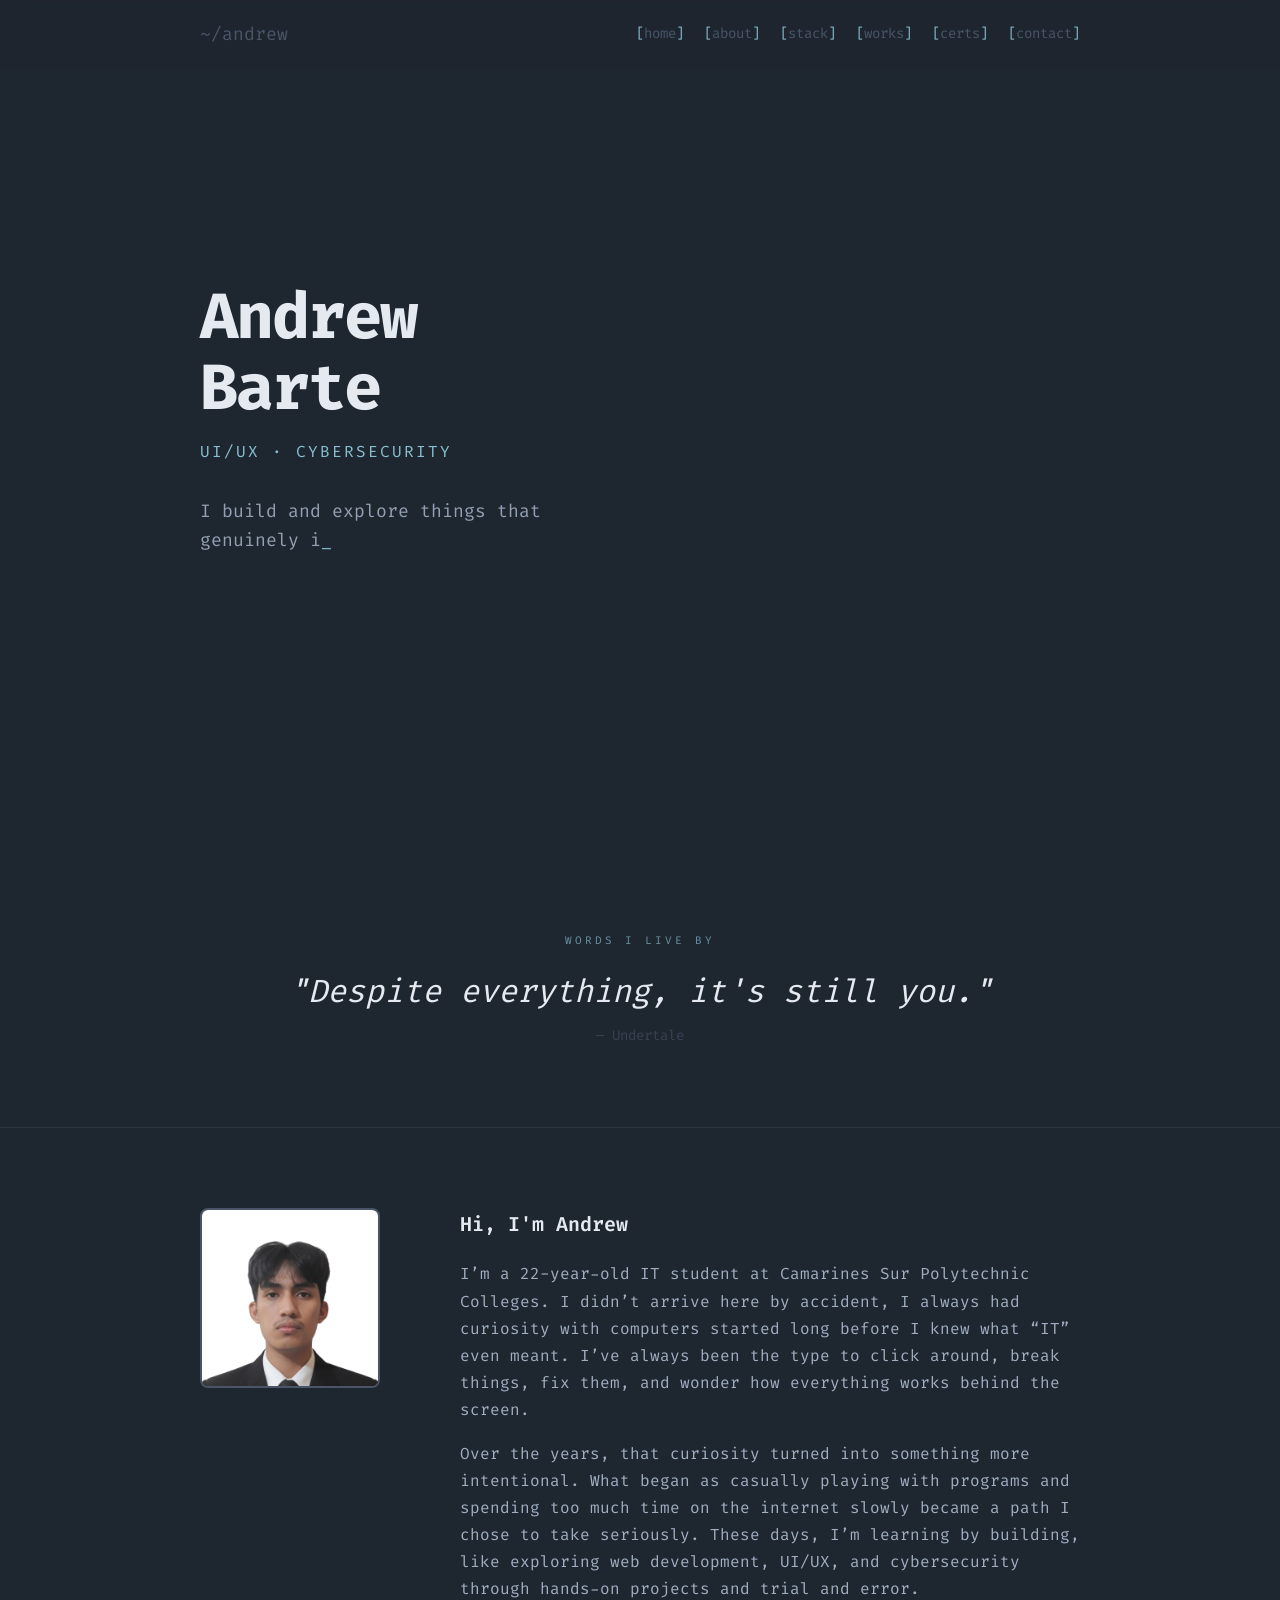
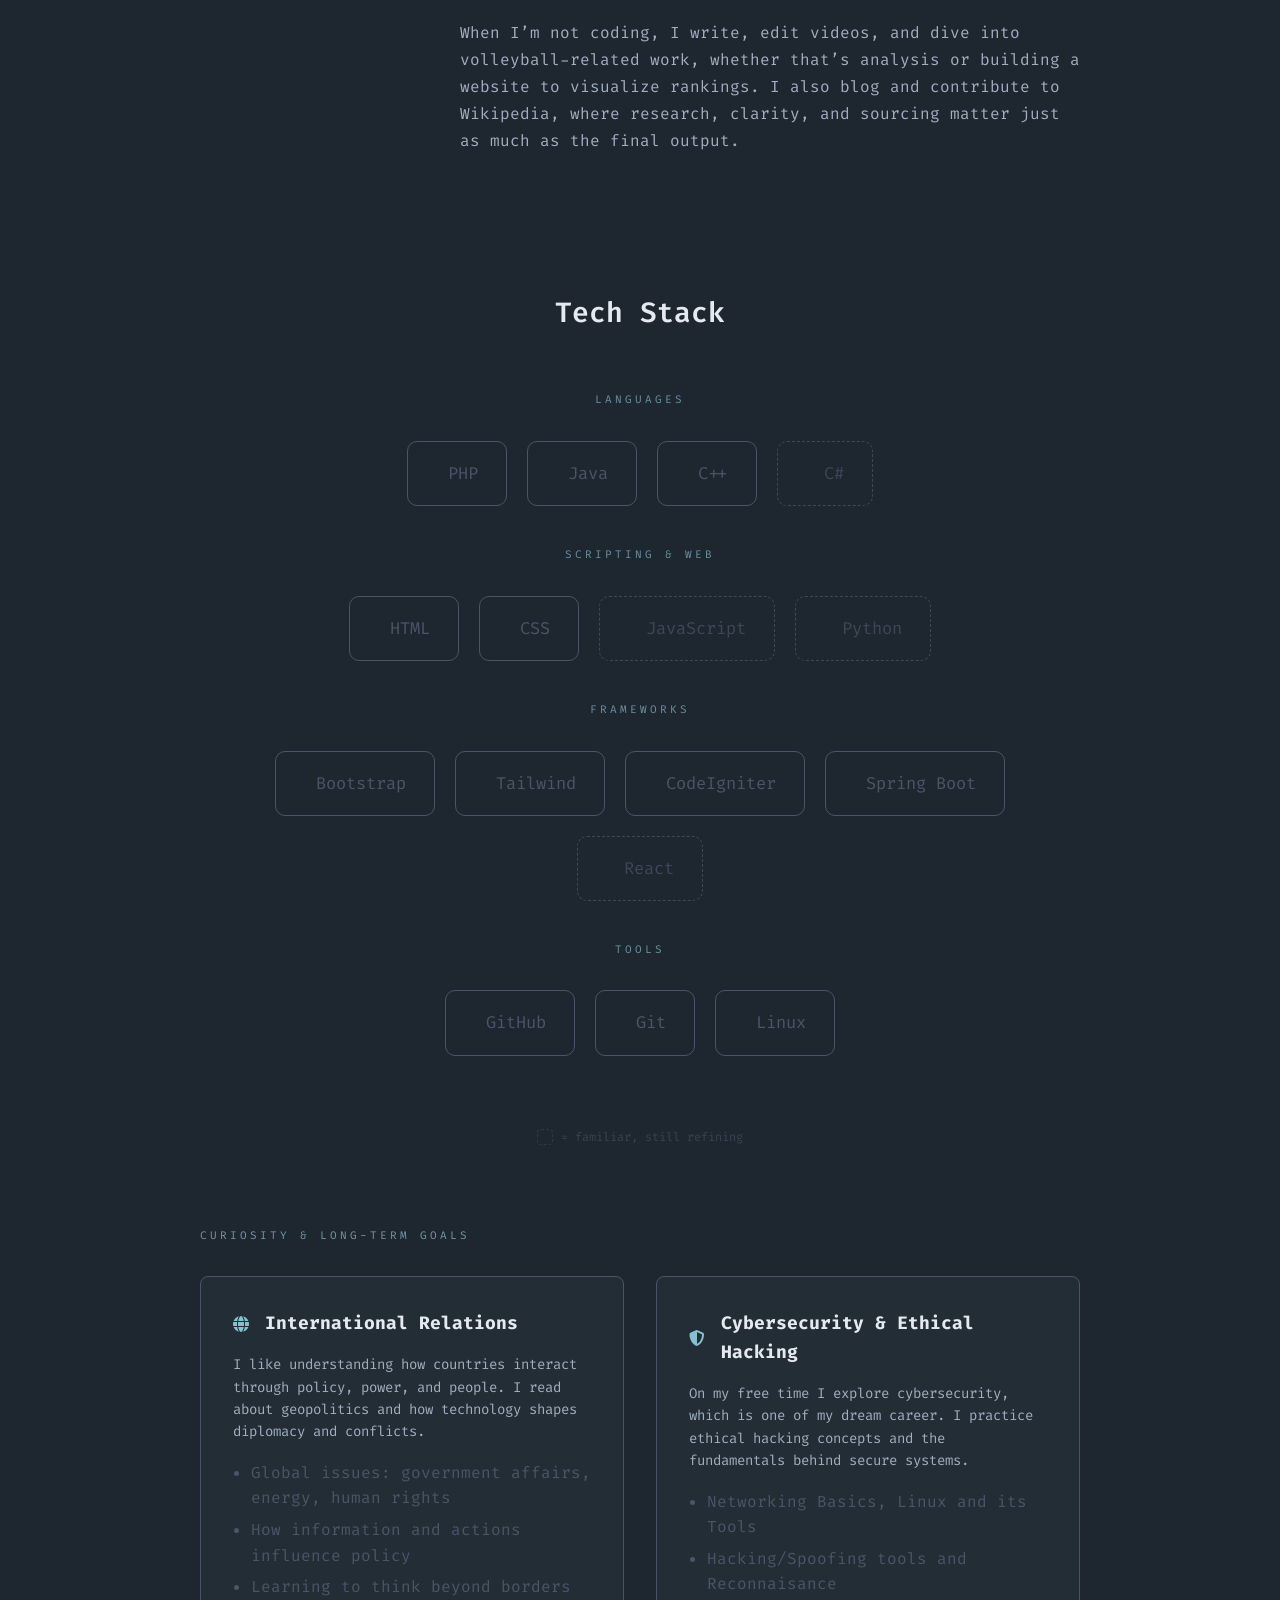
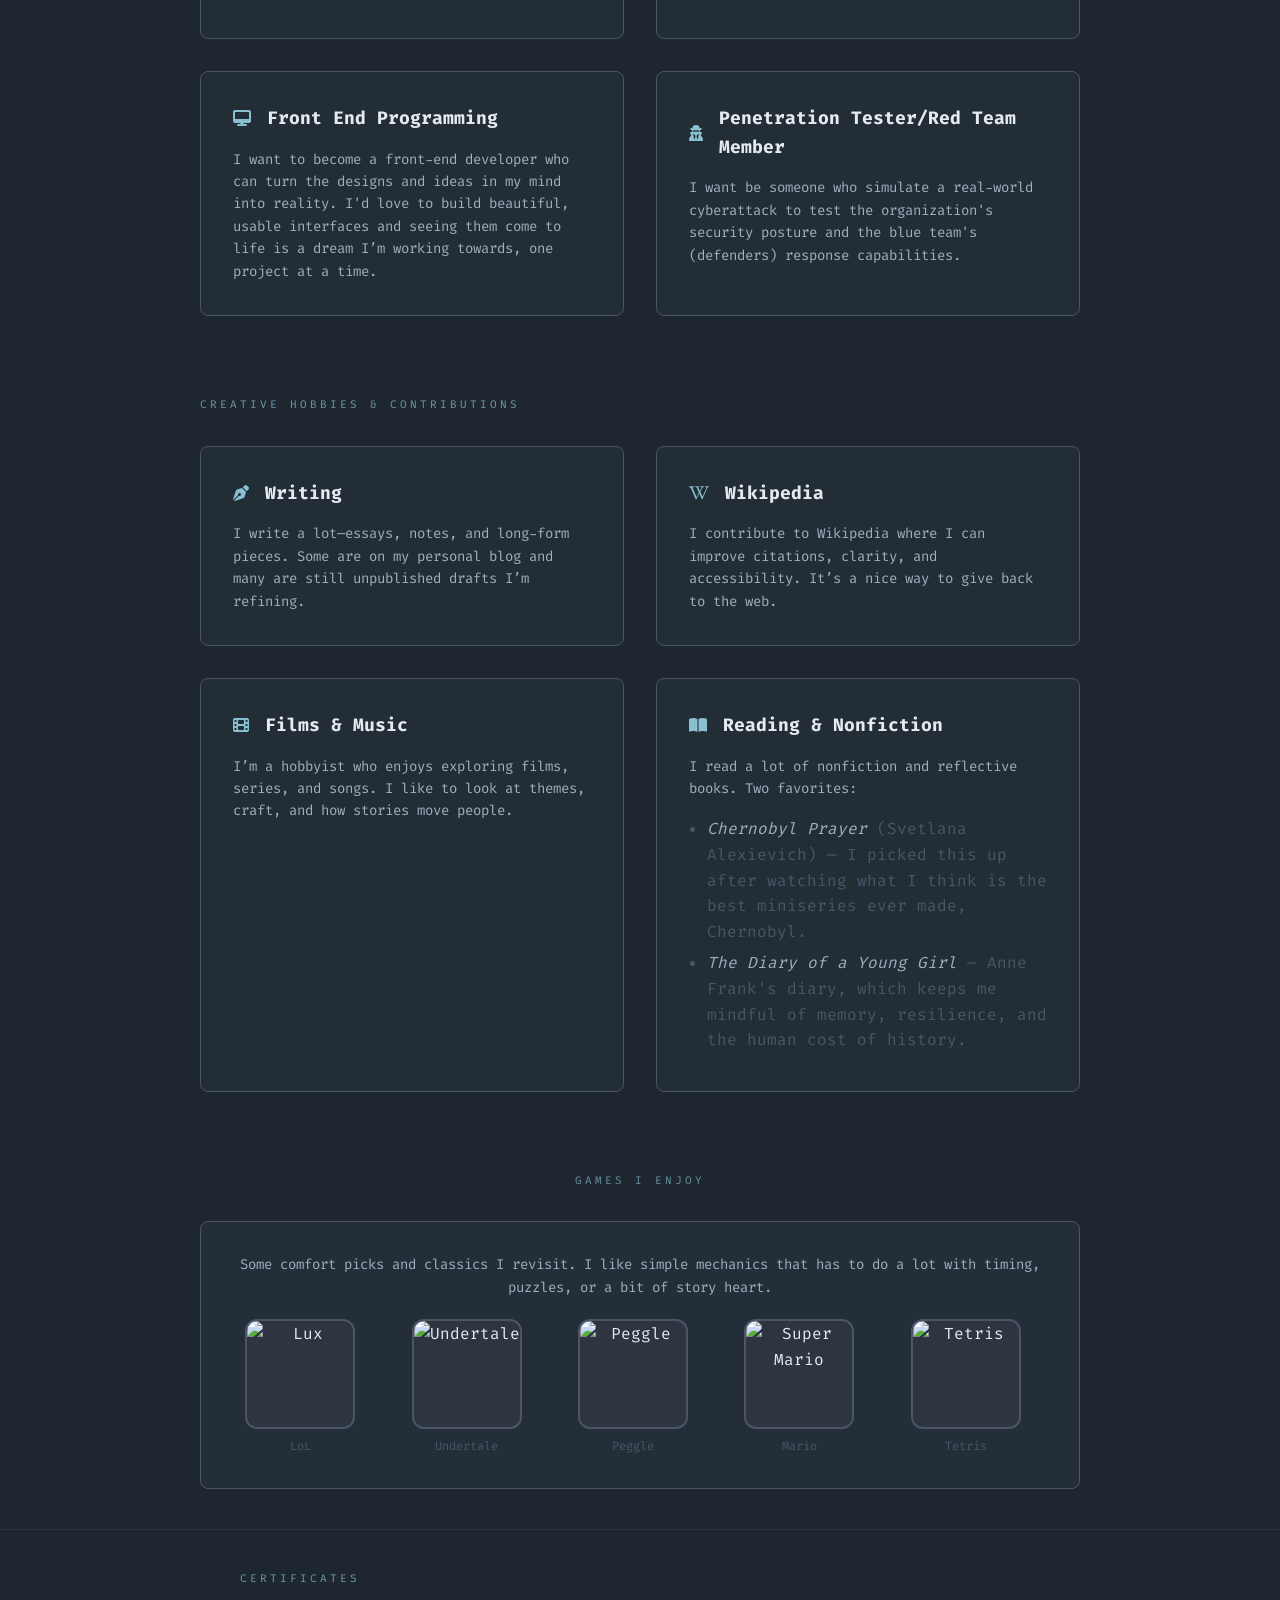
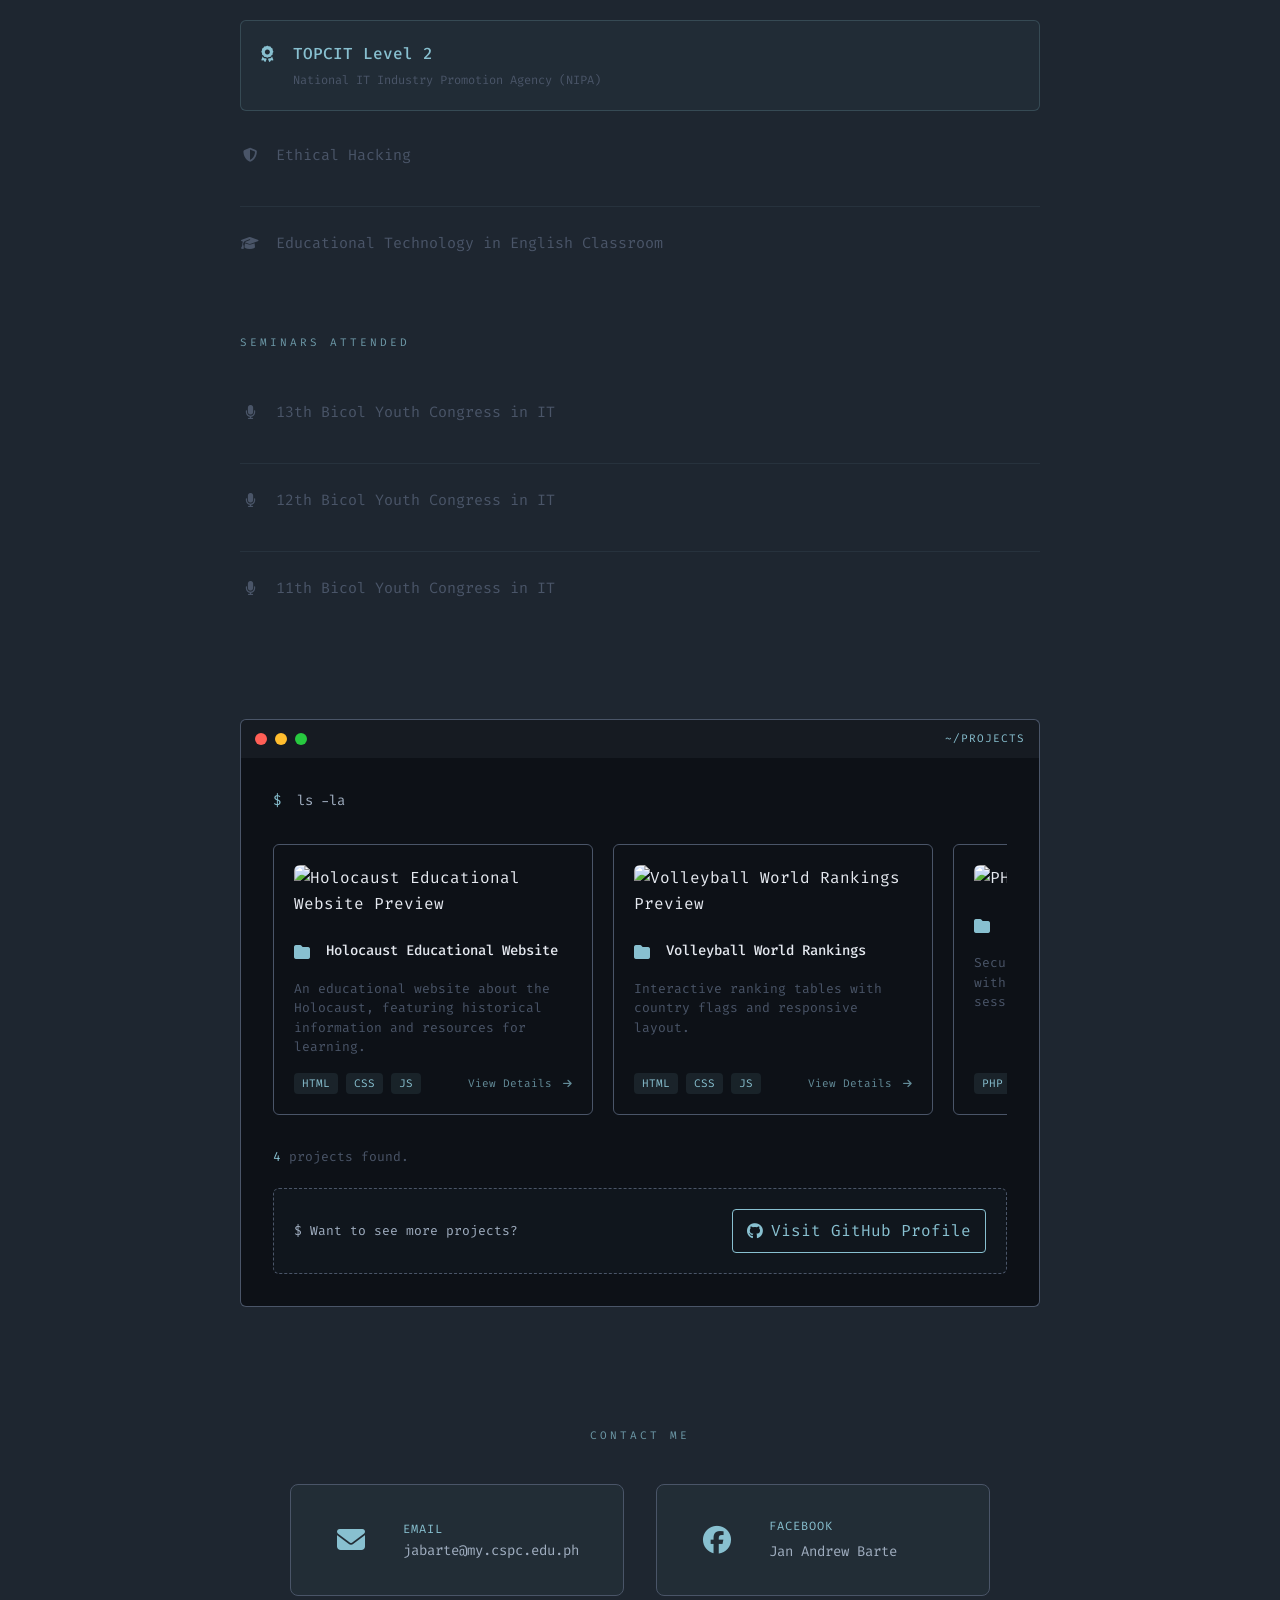
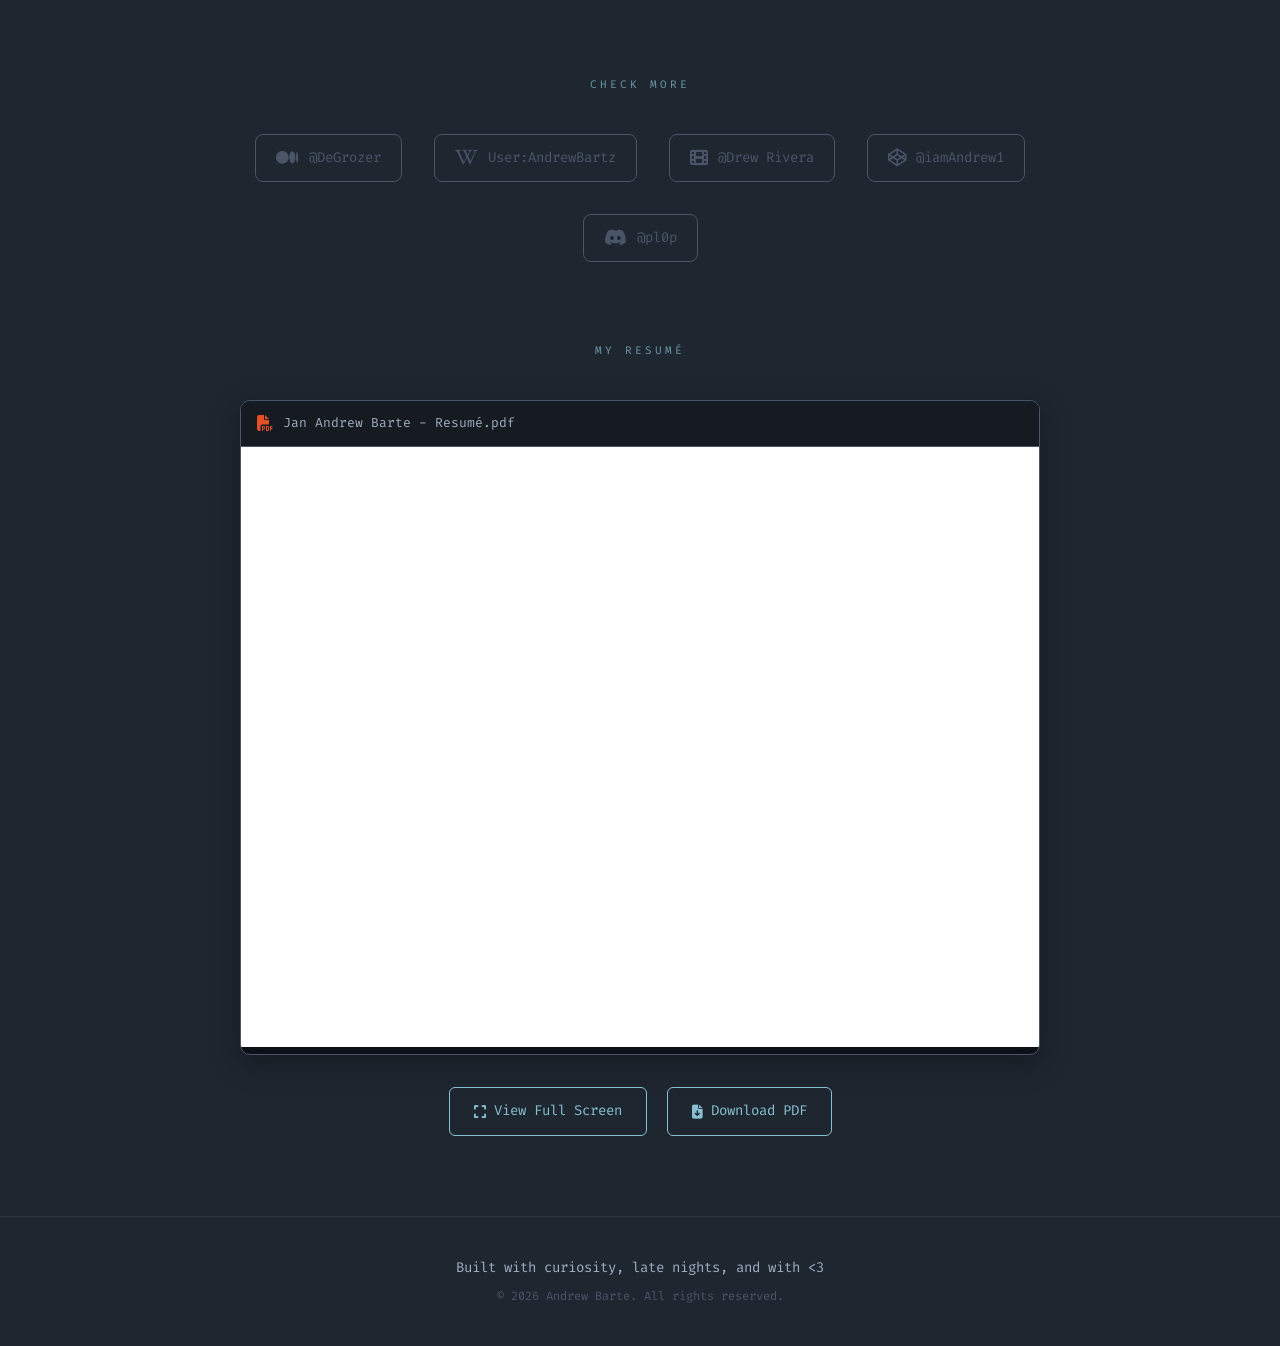
==== index.html @ c21e89f2 "minor change in alignment" ====
<!DOCTYPE html>
<html lang="en">
<head>
    <meta charset="UTF-8">
    <meta name="viewport" content="width=device-width, initial-scale=1.0">
    <title>Andrew Barte | IT Portfolio</title>

    <!-- CSS -->
    <link rel="stylesheet" href="/assets/css/index.css">

    <!-- Favicon -->
    <link rel="icon" type="image/svg+xml" href="/assets/images/favicon-folder.svg">
    <link rel="mask-icon" href="/assets/images/favicon-folder.svg" color="#88c0d0">

    <!-- FONT -->
    <link rel="preconnect" href="https://fonts.googleapis.com">
    <link rel="preconnect" href="https://fonts.gstatic.com" crossorigin>
    <link href="https://fonts.googleapis.com/css2?family=Fira+Code:wght@300..700&display=swap" rel="stylesheet">
    <link href="https://fonts.googleapis.com/css2?family=Press+Start+2P&display=swap" rel="stylesheet">

    <!-- SOCIAL MEDIA -->
    <link rel="stylesheet" href="https://cdnjs.cloudflare.com/ajax/libs/font-awesome/6.5.0/css/all.min.css">
    
    <!-- DEV ICONS -->
    <link rel="stylesheet" href="https://cdn.jsdelivr.net/gh/devicons/devicon@latest/devicon.min.css">
</head>

<body>
    <div class="progress-bar"></div>
    <header>
        <div class="logo">~/andrew</div>
        <nav>
            <a href="#home"><span class="nav-symbol">[</span>home<span class="nav-symbol">]</span></a>
            <a href="#aboutme"><span class="nav-symbol">[</span>about<span class="nav-symbol">]</span></a>
            <a href="#techstack"><span class="nav-symbol">[</span>stack<span class="nav-symbol">]</span></a>
            <a href="#works"><span class="nav-symbol">[</span>works<span class="nav-symbol">]</span></a>
            <a href="#seminars"><span class="nav-symbol">[</span>certs<span class="nav-symbol">]</span></a>
            <a href="#contacts"><span class="nav-symbol">[</span>contact<span class="nav-symbol">]</span></a>
        </nav>
    </header>
    

    <section class="intro" id="home">
        <div class="intro-left">
            <h1 class="name">Andrew Barte</h1>
            <p class="role">UI/UX · Cybersecurity</p>
            <p class="tagline">
                <span id="typing"></span><span class="cursor">_</span>
            </p>
            <div class="socials" id="socials">
                <a href="https://github.com/DeGrozer" target="_blank" title="GitHub"><i class="fab fa-github"></i></a>
                <a href="https://linkedin.com/in/" target="_blank" title="LinkedIn"><i class="fab fa-linkedin"></i></a>
            </div>
        </div>

        <div class="terminal-window" id="terminal">
            <div class="terminal-header">
                <span class="terminal-dot red"></span>
                <span class="terminal-dot yellow"></span>
                <span class="terminal-dot green"></span>
                <span class="terminal-title">dev@workstation:~</span>
            </div>
            <div class="terminal-body">
                <p class="terminal-cmd"><span class="prompt">$</span> about.me</p>
                <div class="terminal-output">
                    <div class="system-info">
                        <p><span class="label">OS:</span> Web Developer v2.0</p>
                        <p><span class="label">Host:</span> Bula, Philippines</p>
                        <p><span class="label">Uptime:</span> <span id="uptime">calculating...</span></p>
                        <p><span class="label">Shell:</span> bash</p>
                        <p><span class="label">Status:</span> <span class="status-available">● available</span></p>
                        <p><span class="label">Focus:</span> OJT preparation</p>
                        <p><a href="#aboutme"><span class="label">Read More »</span></a></p>
                    </div>
                </div>
                <!-- <p class="terminal-cmd"><span class="prompt">$</span> <span class="terminal-cursor">_</span></p> -->
            </div>
        </div>
    </section>

<section class="quote-section" id="quote">
    <a href="https://undertale.fandom.com/wiki/Undertale_Wiki" target="_blank" class="quote-label-link">words I live by</a>
    <a href="docs/quote-meaning.html" class="quote-link">
        <p class="quote-text">"Despite everything, it's still you."</p>
        <p class="quote-source">— Undertale</p>
    </a>
    
</section>

 <section class="about-section" id="aboutme">
    <div class="about-container">
        <div class="about-left">
            <div class="profile-pic">
                <!-- Replace with your image: -->
                <img src="/assets/images/profile.png" alt="Andrew Barte">
            </div>
        </div>
        <div class="about-content">
            <p class="about-intro">Hi, I'm Andrew</p>
            
            <p class="about-text">
                I’m a 22-year-old IT student at Camarines Sur Polytechnic Colleges. I didn’t arrive here by accident, I always had curiosity with computers started long before I knew what “IT” even meant. I’ve always been the type to click around, break things, fix them, and wonder how everything works behind the screen.
            </p>
            
            <p class="about-text">
                Over the years, that curiosity turned into something more intentional. What began as casually playing with programs and spending too much time on the internet slowly became a path I chose to take seriously. These days, I’m learning by building, like exploring web development, UI/UX, and cybersecurity through hands-on projects and trial and error.
            </p>
            
            <p class="about-text">
                When I’m not coding, I write, edit videos, and dive into volleyball-related work, whether that’s analysis or building a website to visualize rankings. I also blog and contribute to Wikipedia, where research, clarity, and sourcing matter just as much as the final output.
            </p>
        </div>
    </div>

</section>

<!-- Tech Stack Section -->
<section class="tech-section" id="techstack">
    <div class="tech-container">
        <h2 class="section-title">Tech Stack</h2>
        <div class="tech-group">
            <p class="section-label">languages</p>
            <div class="tech-grid">
                <a href="https://www.php.net/docs.php" target="_blank" class="tech-item" style="--brand-color: #777BB4;">
                    <i class="devicon-php-plain"></i> PHP
                </a>
                <a href="https://docs.oracle.com/en/java/" target="_blank" class="tech-item" style="--brand-color: #007396;">
                    <i class="devicon-java-plain"></i> Java
                </a>
                <a href="https://cplusplus.com/doc/" target="_blank" class="tech-item" style="--brand-color: #00599C;">
                    <i class="devicon-cplusplus-plain"></i> C++
                </a>
                <a href="https://learn.microsoft.com/en-us/dotnet/csharp/" target="_blank" class="tech-item learning" style="--brand-color: #239120;">
                    <i class="devicon-csharp-plain"></i> C#
                </a>
            </div>
        </div>
        
        <div class="tech-group">
            <p class="section-label">scripting & web</p>
            <div class="tech-grid">
                <a href="https://developer.mozilla.org/en-US/docs/Web/HTML" target="_blank" class="tech-item" style="--brand-color: #E34F26;">
                    <i class="devicon-html5-plain"></i> HTML
                </a>
                <a href="https://developer.mozilla.org/en-US/docs/Web/CSS" target="_blank" class="tech-item" style="--brand-color: #1572B6;">
                    <i class="devicon-css3-plain"></i> CSS
                </a>
                <a href="https://developer.mozilla.org/en-US/docs/Web/JavaScript" target="_blank" class="tech-item learning" style="--brand-color: #F7DF1E;">
                    <i class="devicon-javascript-plain"></i> JavaScript
                </a>
                <a href="https://docs.python.org/3/" target="_blank" class="tech-item learning" style="--brand-color: #3776AB;">
                    <i class="devicon-python-plain"></i> Python
                </a>
            </div>
        </div>
        
        <div class="tech-group">
            <p class="section-label">frameworks</p>
            <div class="tech-grid">
                <a href="https://getbootstrap.com/docs/" target="_blank" class="tech-item" style="--brand-color: #7952B3;">
                    <i class="devicon-bootstrap-plain"></i> Bootstrap
                </a>
                <a href="https://tailwindcss.com/docs" target="_blank" class="tech-item" style="--brand-color: #06B6D4;">
                    <i class="devicon-tailwindcss-original"></i> Tailwind
                </a>
                <a href="https://codeigniter.com/user_guide/" target="_blank" class="tech-item" style="--brand-color: #EF4223;">
                    <i class="devicon-codeigniter-plain"></i> CodeIgniter
                </a>
                <a href="https://spring.io/projects/spring-boot" target="_blank" class="tech-item" style="--brand-color: #6DB33F;">
                    <i class="devicon-spring-original"></i> Spring Boot
                </a>
                <a href="https://react.dev/reference/react" target="_blank" class="tech-item learning" style="--brand-color: #61DAFB;">
                    <i class="devicon-react-original"></i> React
                </a>
            </div>
        </div>

        <div class="tech-group">
            <p class="section-label">tools</p>
            <div class="tech-grid">
                <a href="https://docs.github.com/" target="_blank" class="tech-item" style="--brand-color: #181717;">
                    <i class="devicon-github-original"></i> GitHub
                </a>
                <a href="https://git-scm.com/doc" target="_blank" class="tech-item" style="--brand-color: #F05032;">
                    <i class="devicon-git-plain"></i> Git
                </a>
                <a href="https://www.kernel.org/doc/html/latest/" target="_blank" class="tech-item" style="--brand-color: #FCC624;">
                    <i class="devicon-linux-plain"></i> Linux
                </a>
            </div>
        </div>
        
        <p class="tech-disclaimer"><span class="gray-box"></span> = familiar, still refining</p>
    </div>
</section>

<!-- Personal Curiosity Section -->
<section class="about-extra-section" id="curiosity">
    <div class="extra-container">
        <p class="extra-title">curiosity & long-term goals</p>
        <div class="extra-grid">
            <div class="extra-card">
                <div class="extra-card-head">
                    <i class="fas fa-globe"></i>
                    <h3>International Relations</h3>
                </div>
                <p>
                    I like understanding how countries interact through policy, power, and people.
                    I read about geopolitics and how technology shapes diplomacy and conflicts.
                </p>
                <ul>
                    <li>Global issues: government affairs, energy, human rights</li>
                    <li>How information and actions influence policy</li>
                    <li>Learning to think beyond borders</li>
                </ul>
            </div>
            <div class="extra-card">
                <div class="extra-card-head">
                    <i class="fas fa-shield-halved"></i>
                    <h3>Cybersecurity & Ethical Hacking</h3>
                </div>
                <p>
                    On my free time I explore cybersecurity, which is one of my dream career. I practice
                    ethical hacking concepts and the fundamentals behind secure systems. 
                </p>
                <ul>
                    <li>Networking Basics, Linux and its Tools</li>
                    <li>Hacking/Spoofing tools and Reconnaisance</li>
                </ul>
            </div>
            
            <div class="extra-card">
                <div class="extra-card-head">
                    <i class="fas fa-desktop"></i>
                    <h3>Front End Programming</h3>
                </div>
                <p>
                    I want to become a front-end developer who can turn the designs and ideas in my mind into reality. I'd love to build beautiful, usable interfaces and seeing them come to life is a dream I’m working towards, one project at a time.
                </p>
            </div>
            <div class="extra-card">
                <div class="extra-card-head">
                    <i class="fas fa-user-secret"></i>
                    <h3>Penetration Tester/Red Team Member</h3>
                </div>
                <p>
                    I want be someone who simulate a real-world cyberattack to test the organization's security posture and the blue team's (defenders) response capabilities. 
                </p>
                <ul>
                </ul>
            </div>
               
    </div>
        </div>
    </div>
    
</section>

<!-- Creative Hobbies Section -->
<section class="about-extra-section" id="creative">
    <div class="extra-container">
        <p class="extra-title">creative hobbies & contributions</p>
        <div class="extra-grid">
            <div class="extra-card">
                <div class="extra-card-head">
                    <i class="fas fa-pen-nib"></i>
                    <h3>Writing</h3>
                </div>
                <p>
                    I write a lot—essays, notes, and long-form pieces. Some are on my
                    personal blog and many are still unpublished drafts I’m refining.
                </p>
            </div>
            <div class="extra-card">
                <div class="extra-card-head">
                    <i class="fab fa-wikipedia-w"></i>
                    <h3>Wikipedia</h3>
                </div>
                <p>
                    I contribute to Wikipedia where I can improve citations, clarity,
                    and accessibility. It’s a nice way to give back to the web.
                </p>
            </div>
            <div class="extra-card">
                <div class="extra-card-head">
                    <i class="fas fa-film"></i>
                    <h3>Films & Music</h3>
                </div>
                <p>
                    I’m a hobbyist who enjoys exploring films, series, and songs. I like to look at
                    themes, craft, and how stories move people.
                </p>
            </div>
                <div class="extra-card">
                    <div class="extra-card-head">
                        <i class="fas fa-book-open"></i>
                        <h3>Reading & Nonfiction</h3>
                    </div>
                    <p>
                        I read a lot of nonfiction and reflective books. Two favorites:
                    </p>
                    <ul>
                        <li>
                            <a href="https://en.wikipedia.org/wiki/Voices_from_Chernobyl" target="_blank" class="book-link"><em>Chernobyl Prayer</em></a> (Svetlana Alexievich) — I picked this up
                            after watching what I think is the best miniseries ever made,
                            <a href="https://www.hbo.com/chernobyl" target="_blank">Chernobyl</a>.
                        </li>
                        <li>
                            <a href="https://en.wikipedia.org/wiki/The_Diary_of_a_Young_Girl" target="_blank" class="book-link"><em>The Diary of a Young Girl</em></a> — Anne Frank's diary, which keeps me mindful of
                            memory, resilience, and the human cost of history.
                        </li>
                    </ul>
                </div>
        </div>
    </div>
</section>



<!-- Interests section -->
<section class="interests-section" id="interests">
    <div class="interest-group">
        <p class="section-label">games I enjoy</p>
        <div class="interest-box">
            <p class="interest-desc">Some comfort picks and classics I revisit. I like simple mechanics that has to do a lot with timing, puzzles, or a bit of story heart.</p>
            <div class="games-grid">
            <a href="https://www.leagueoflegends.com/" target="_blank" class="interest-item">
                <img src="https://ddragon.leagueoflegends.com/cdn/img/champion/splash/Lux_0.jpg" alt="Lux" title="League of Legends">
                <span>LoL</span>
            </a>
            <a href="https://undertale.com/" target="_blank" class="interest-item">
                <img src="https://encrypted-tbn0.gstatic.com/images?q=tbn:ANd9GcR4OCNBv-W2cgQOeLlkCj9YtCHkrINw9IQxkg&s" alt="Undertale" title="Undertale">
                <span>Undertale</span>
            </a>
            <a href="https://www.ea.com/games/peggle" target="_blank" class="interest-item">
                <img src="https://cdn2.unrealengine.com/header-1920x1080-2021ff7035d9.jpg" alt="Peggle" title="Peggle">
                <span>Peggle</span>
            </a>

            <a href="https://mario.nintendo.com/" target="_blank" class="interest-item">
                <img src="https://upload.wikimedia.org/wikipedia/en/thumb/0/03/Super_Mario_Bros._box.png/220px-Super_Mario_Bros._box.png" alt="Super Mario" title="Super Mario Bros">
                <span>Mario</span>
            </a>
            <a href="https://tetris.com/" target="_blank" class="interest-item">
                <img src="https://media-cldnry.s-nbcnews.com/image/upload/t_fit-1240w,f_auto,q_auto:best/newscms/2014_23/493611/tetris2.jpg" alt="Tetris" title="Tetris">
                <span>Tetris</span>
            </a>
            </div>
        </div>
    </div>
</section>

<!-- Seminars & Certificates Section -->
<section class="seminars-section" id="seminars">
    <div class="seminars-container">
        <p class="extra-title">certificates</p>
        
        <div class="seminars-list">
            <div class="seminar-item highlight">
                <div class="seminar-main">
                    <i class="fas fa-award"></i>
                    <span class="seminar-title">TOPCIT Level 2</span>
                </div>
                <span class="seminar-org">National IT Industry Promotion Agency (NIPA)</span>
            </div>
            
            <div class="seminar-item">
                <div class="seminar-main">
                    <i class="fas fa-shield-halved"></i>
                    <span class="seminar-title">Ethical Hacking</span>
                </div>
                <span class="seminar-org">TCM Security</span>
            </div>
            
            <div class="seminar-item">
                <div class="seminar-main">
                    <i class="fas fa-graduation-cap"></i>
                    <span class="seminar-title">Educational Technology in English Classroom</span>
                </div>
                <span class="seminar-org">TESDA</span>
            </div>
        </div>
        
        <p class="extra-title" style="margin-top: var(--space-xl);">seminars attended</p>
        
        <div class="seminars-list">
            <div class="seminar-item">
                <div class="seminar-main">
                    <i class="fas fa-microphone"></i>
                    <span class="seminar-title">13th Bicol Youth Congress in IT</span>
                </div>
                <span class="seminar-org">CSPC</span>
            </div>
            
            <div class="seminar-item">
                <div class="seminar-main">
                    <i class="fas fa-microphone"></i>
                    <span class="seminar-title">12th Bicol Youth Congress in IT</span>
                </div>
                <span class="seminar-org">CSPC</span>
            </div>
            
            <div class="seminar-item">
                <div class="seminar-main">
                    <i class="fas fa-microphone"></i>
                    <span class="seminar-title">11th Bicol Youth Congress in IT</span>
                </div>
                <span class="seminar-org">CSPC</span>
            </div>
        </div>
    </div>
</section>

<!-- Works Section -->
<section class="works-section" id="works">
    <div class="works-container">
        <div class="terminal-header-bar">
            <span class="terminal-dot red"></span>
            <span class="terminal-dot yellow"></span>
            <span class="terminal-dot green"></span>
            <span class="terminal-title">~/projects</span>
        </div>
        
        <div class="works-content">
            <p class="console-prompt"><span class="prompt-symbol">$</span> ls -la</p>
            
            <div class="project-cards">
                <a href="#" class="project-card" onclick="event.preventDefault(); openProjectModal('holocaust-website')">
                    <div class="card-preview">
                        <img src="https://opengraph.githubassets.com/1/DeGrozer/Holocaust-Educational-Website" alt="Holocaust Educational Website Preview">
                    </div>
                    <div class="card-header">
                        <i class="fas fa-folder"></i>
                        <span class="card-title">Holocaust Educational Website</span>
                    </div>
                    <p class="card-desc">An educational website about the Holocaust, featuring historical information and resources for learning.</p>
                    <div class="card-footer">
                        <div class="card-tags">
                            <span class="tag">HTML</span>
                            <span class="tag">CSS</span>
                            <span class="tag">JS</span>
                        </div>
                        <span class="read-more">View Details <i class="fas fa-arrow-right"></i></span>
                    </div>
                </a>
                
                <a href="#" class="project-card" onclick="event.preventDefault(); openProjectModal('volleyball-world-rankings')">
                    <div class="card-preview">
                        <img src="https://opengraph.githubassets.com/1/DeGrozer/volleyball-world-rankings" alt="Volleyball World Rankings Preview">
                    </div>
                    <div class="card-header">
                        <i class="fas fa-folder"></i>
                        <span class="card-title">Volleyball World Rankings</span>
                    </div>
                    <p class="card-desc">Interactive ranking tables with country flags and responsive layout.</p>
                    <div class="card-footer">
                        <div class="card-tags">
                            <span class="tag">HTML</span>
                            <span class="tag">CSS</span>
                            <span class="tag">JS</span>
                        </div>
                        <span class="read-more">View Details <i class="fas fa-arrow-right"></i></span>
                    </div>
                </a>
                
                <a href="#" class="project-card" onclick="event.preventDefault(); openProjectModal('php-login-system')">
                    <div class="card-preview">
                        <img src="https://opengraph.githubassets.com/1/DeGrozer/php-login-system" alt="PHP Login System Preview">
                    </div>
                    <div class="card-header">
                        <i class="fas fa-folder"></i>
                        <span class="card-title">PHP Login System</span>
                    </div>
                    <p class="card-desc">Secure login and registration flow with hashed passwords and sessions.</p>
                    <div class="card-footer">
                        <div class="card-tags">
                            <span class="tag">PHP</span>
                            <span class="tag">MySQL</span>
                            <span class="tag">Auth</span>
                        </div>
                        <span class="read-more">View Details <i class="fas fa-arrow-right"></i></span>
                    </div>
                </a>

                <a href="#" class="project-card" onclick="event.preventDefault(); openProjectModal('qr-scanner')">
                    <div class="card-preview">
                        <img src="https://opengraph.githubassets.com/1/DeGrozer/QRScanner" alt="QR Scanner Preview">
                    </div>
                    <div class="card-header">
                        <i class="fas fa-folder"></i>
                        <span class="card-title">QR Scanner</span>
                    </div>
                    <p class="card-desc">Simple QR code scanner app built with React Native and Expo.</p>
                    <div class="card-footer">
                        <div class="card-tags">
                            <span class="tag">RN</span>
                            <span class="tag">Expo</span>
                            <span class="tag">TS</span>
                        </div>
                        <span class="read-more">View Details <i class="fas fa-arrow-right"></i></span>
                    </div>
                </a>
            </div>
            
            <p class="console-output"><span class="output-count">4</span> projects found.</p>

            <div class="github-cta">
                <p class="cta-text"><span class="prompt-symbol">$</span> Want to see more projects?</p>
                <a href="https://github.com/DeGrozer" target="_blank" class="cta-link">
                    <i class="fab fa-github"></i> Visit GitHub Profile
                </a>
            </div>
        </div>
    </div>
</section>

<!-- Contacts Section -->
<section class="contacts-section" id="contacts">
    <div class="contacts-container">
        <p class="extra-title">contact me</p>
        <div class="contact-grid">
            <button class="contact-card" onclick="copyEmail(event); return false;" id="emailCard" type="button">
                <i class="fas fa-envelope"></i>
                <div class="contact-info">
                    <span class="contact-label">Email</span>
                    <span class="contact-user" id="emailText">jabarte@my.cspc.edu.ph</span>
                </div>
                <span class="copy-hint" id="copyHint">Click to copy</span>
                <div class="copy-toast" id="copyToast">Copied!</div>
            </button>
            <a href="https://facebook.com/janandrew.barte" target="_blank" class="contact-card">
                <i class="fab fa-facebook"></i>
                <div class="contact-info">
                    <span class="contact-label">Facebook</span>
                    <span class="contact-user">Jan Andrew Barte</span>
                </div>
            </a>
        </div>
        
        <p class="extra-title" style="margin-top: var(--space-xl);">check more</p>
        <div class="social-grid">
            <a href="https://medium.com/@DeGrozer" target="_blank" class="social-link">
                <i class="fab fa-medium"></i>
                <span>@DeGrozer</span>
            </a>
            <a href="https://en.wikipedia.org/wiki/User:AndrewBartz" target="_blank" class="social-link">
                <i class="fab fa-wikipedia-w"></i>
                <span>User:AndrewBartz</span>
            </a>
            <a href="https://letterboxd.com/janandroo" target="_blank" class="social-link">
                <i class="fas fa-film"></i>
                <span>@Drew Rivera</span>
            </a>
            <a href="https://codepen.io/iamAndrew1" target="_blank" class="social-link">
                <i class="fab fa-codepen"></i>
                <span>@iamAndrew1</span>
            </a>
            <a href="https://discord.com/@pl0p" target="_blank" class="social-link">
                <i class="fab fa-discord"></i>
                <span>@pl0p</span>
            </a>
        </div>

        <!-- CV Preview Section -->
        <div class="cv-preview-section">
            <p class="extra-title">my resumé</p>
            <div class="cv-preview-wrapper">
                <div class="cv-preview-header">
                    <i class="fas fa-file-pdf"></i>
                    <span>Jan Andrew Barte - Resumé.pdf</span>
                </div>
                <iframe src="/assets/docs/Jan%20Andrew%20Barte%20-%20Resum%C3%A9.pdf" class="cv-preview-frame" title="Resume Preview"></iframe>
            </div>
            <div class="cv-actions">
                <a href="/assets/docs/Jan%20Andrew%20Barte%20-%20Resum%C3%A9.pdf" target="_blank" class="cv-download-link">
                    <i class="fas fa-expand"></i> View Full Screen
                </a>
                <a href="/assets/docs/Jan%20Andrew%20Barte%20-%20Resum%C3%A9.pdf" download class="cv-download-link">
                    <i class="fas fa-file-arrow-down"></i> Download PDF
                </a>
            </div>
        </div>
    </div>
</section>

    <!-- Project Modal -->
    <div id="projectModal" class="project-modal">
        <div class="modal-content">
            <div class="modal-header-bar">
                <button class="modal-dot red" onclick="closeProjectModal()" title="Close"></button>
                <button class="modal-dot green" onclick="toggleMaximizeModal()" title="Maximize"></button>
                <span class="modal-title">project_preview</span>
            </div>
            
            <div class="modal-body" id="modalBody">
                <div class="modal-preview">
                    <img id="modalProjectImage" src="" alt="Project Preview">
                </div>
                
                <div class="modal-info">
                    <div class="modal-header-info">
                        <div>
                            <h2 id="modalProjectTitle" class="modal-project-title"></h2>
                            <p id="modalProjectSubtitle" class="modal-project-subtitle" style="display: none;"></p>
                        </div>
                    </div>
                    
                    <p id="modalProjectDesc" class="modal-project-desc"></p>
                    
                    <div id="modalLearningsSection" class="modal-learnings-section" style="display: none;">
                        <p class="modal-learnings-label">Key Learnings:</p>
                        <ul id="modalProjectLearnings" class="modal-learnings-list"></ul>
                    </div>
                    
                    <div class="modal-tags" id="modalProjectTags"></div>
                    
                    <div class="modal-buttons">
                        <a id="modalProjectUrl" href="#" target="_blank" class="modal-button">
                            <i class="fas fa-arrow-up-right-from-square"></i> Visit Project
                        </a>
                        <a id="modalProjectGithub" href="#" target="_blank" class="modal-button modal-button-secondary" style="display: none;">
                            <i class="fab fa-github"></i> View Code
                        </a>
                    </div>
                </div>
            </div>
        </div>
    </div>

    <!-- <div class="socials">
        <a href="#" target="_blank"><i class="fab fa-github"></i></a>
        <a href="#" target="_blank"><i class="fab fa-linkedin"></i></a>
        <a href="#" target="_blank"><i class="fab fa-twitter"></i></a>
    </div> -->

    <script src="/assets/js/main.js"></script>

    <!-- Footer -->
    <footer class="site-footer">
        <div class="footer-content">
            <p class="footer-text">Built with curiosity, late nights, and with <3</p>
            <p class="footer-copy">© 2026 Andrew Barte. All rights reserved.</p>
        </div>
    </footer>
</body>
</html>
 
 
---- assets/css/index.css ----
@import url('https://fonts.googleapis.com/css2?family=Fira+Code:wght@300..700&display=swap');

/* ========================================
   CSS VARIABLES
======================================== */
:root {
    /* Colors */
    --bg-primary: #1E2630;
    --bg-secondary: #2E3440;
    --text-primary: #e5e9f0;
    --text-secondary: #a0aec0;
    --text-muted: #4a5568;
    --accent: #88c0d0;
    --status: #00a743;
    --accent-dim: rgba(136, 192, 208, 0.15);
    
    /* Typography */
    --font-main: 'Fira Code', monospace;
    --fs-xs: 14px;
    --fs-sm: 16px;
    --fs-md: 18px;
    --fs-lg: 20px;
    --fs-xl: 32px;
    --fs-2xl: 56px;
    --fs-hero: 64px;
    
    /*quote area*/
    --font-dialogue: 'Press Start 2P', 'Fira Code', monospace;
    --dialogue-border: #ffffff;
    --dialogue-bg: #000000;

    /* Spacing */
    --space-xs: 8px;
    --space-sm: 16px;
    --space-md: 20px;
    --space-lg: 32px;
    --space-xl: 40px;
    --space-2xl: 80px;
    
    /* Layout */
    --padding-desktop: 200px;
    --padding-tablet: 100px;
    --padding-mobile: 40px;
    --section-margin: 160px;
    
    /* Transitions */
    --transition-fast: 0.1s ease-out;
    --transition-normal: 0.3s ease;
    
    /* Retro Terminal */
    --terminal-green: #33ff33;
    --terminal-green-dim: rgba(51, 255, 51, 0.15);
    --terminal-bg: #0a0a0a;
    --terminal-border: #1a1a1a;
}

/* ========================================
   RESET & BASE
======================================== */
*, *::before, *::after {
    margin: 0;
    padding: 0;
    box-sizing: border-box;
}

html {
    scroll-behavior: smooth;
}

body {
    background-color: var(--bg-primary);
    min-height: 100vh;
    font-family: var(--font-main);
    color: var(--text-primary);
    line-height: 1.6;
}

/* Custom Scrollbar */
::-webkit-scrollbar {
    width: 10px;
    height: 10px;
}

::-webkit-scrollbar-track {
    background: var(--bg-secondary);
}

::-webkit-scrollbar-thumb {
    background: var(--text-muted);
    border-radius: 5px;
    border: 2px solid var(--bg-secondary);
}

::-webkit-scrollbar-thumb:hover {
    background: var(--accent);
}

/* Firefox scrollbar */
* {
    scrollbar-width: thin;
    scrollbar-color: var(--text-muted) var(--bg-secondary);
}

a {
    text-decoration: none;
    color: inherit;
    transition: color var(--transition-normal);
}

a:hover {
    color: var(--accent);
}

/* ========================================
   PROGRESS BAR
======================================== */
.progress-bar {
    position: fixed;
    top: 0;
    left: 0;
    height: 3px;
    background: var(--text-muted);
    width: 0%;
    z-index: 1000;
    transition: width var(--transition-fast);
}

/* ========================================
   HEADER
======================================== */
header {
    position: fixed;
    top: 0;
    left: 0;
    right: 0;
    display: flex;
    justify-content: space-between;
    align-items: center;
    padding: var(--space-md) var(--padding-desktop);
    background: rgba(30, 38, 48, 0.9);
    backdrop-filter: blur(10px);
    z-index: 999;
    transition: background var(--transition-normal);
}

.logo {
    font-size: var(--fs-md);
    font-weight: 400;
    color: var(--text-muted);
}

nav {
    display: flex;
    gap: var(--space-md);
}

nav a {
    font-size: 14px;
    color: var(--text-muted);
}

nav a .nav-symbol {
    color: var(--accent);
}

/* ========================================
   SECTIONS (General)
======================================== */
.section {
    min-height: 100vh;
    display: flex;
    align-items: center;
    justify-content: center;
    margin-left: var(--section-margin);
    margin-right: var(--section-margin);
}

.section h2 {
    font-size: var(--fs-xl);
}

/* ========================================
   INTRO SECTION
======================================== */
.intro {
    min-height: 100vh;
    display: flex;
    flex-direction: row;
    justify-content: center;
    align-items: center;
    padding: 60px var(--padding-desktop) 40px;
    gap: var(--space-2xl);
}

.intro-left {
    flex: 0 1 auto;
}

.intro .name {
    font-size: var(--fs-hero);
    font-weight: 700;
    letter-spacing: -2px;
    line-height: 1.1;
}

.intro .role {
    font-size: var(--fs-sm);
    color: var(--accent);
    margin-top: var(--space-sm);
    font-weight: 400;
    text-transform: uppercase;
    letter-spacing: 2px;
    line-height: 1.6;
}

.intro .tagline {
    font-size: var(--fs-md);
    color: var(--text-secondary);
    margin-top: var(--space-lg);
    max-width: 500px;
    opacity: 0.9;
}

.cursor {
    color: var(--accent);
    animation: blink 1s step-start infinite;
}

@keyframes blink {
    50% { opacity: 0; }
}

/* Social Icons */
.socials {
    display: flex;
    gap: var(--space-md);
    margin-top: var(--space-lg);
    opacity: 0;
    transform: translateY(10px);
    transition: opacity 0.4s ease 0.2s, transform 0.4s ease 0.2s;
}

.socials.visible {
    opacity: 1;
    transform: translateY(0);
}

.socials a {
    color: var(--text-secondary);
    font-size: 32px;
    transition: color var(--transition-normal), transform var(--transition-normal);
}

.socials a:hover {
    color: var(--accent);
    transform: translateY(-3px);
}

/* ========================================
   TERMINAL WINDOW
======================================== */
.terminal-window {
    width: 420px;
    background: #0d1117;
    border: 1px solid #30363d;
    border-radius: 8px;
    font-family: var(--font-main);
    font-size: 13px;
    overflow: hidden;
    opacity: 0;
    transform: translateY(20px);
    transition: opacity 0.6s ease 0.8s, transform 0.6s ease 0.8s;
}

.terminal-window.visible {
    opacity: 1;
    transform: translateY(0);
}

.terminal-header {
    display: flex;
    align-items: center;
    gap: 8px;
    padding: 12px 16px;
    background: #161b22;
    border-bottom: 1px solid #30363d;
}

.terminal-dot {
    width: 12px;
    height: 12px;
    border-radius: 50%;
}

.terminal-dot.red { background: #ff5f56; }
.terminal-dot.yellow { background: #ffbd2e; }
.terminal-dot.green { background: #27c93f; }

.terminal-title {
    margin-left: 12px;
    color: #8b949e;
    font-size: 12px;
}

.terminal-body {
    padding: 16px;
    color: #c9d1d9;
    line-height: 1.5;
}

.terminal-cmd {
    margin: 0 0 12px 0;
}

.terminal-cmd .prompt {
    color: var(--accent);
    margin-right: 8px;
}

.ascii-art {
    color: var(--accent);
    font-size: 10px;
    line-height: 1.2;
    margin: 0 0 16px 0;
    white-space: pre;
}

.terminal-output {
    margin-bottom: 12px;
}

.system-info {
    display: flex;
    flex-direction: column;
    gap: 4px;
}

.system-info p {
    margin: 0;
    color: #c9d1d9;
}

.system-info .label {
    color: var(--accent);
    display: inline-block;
    min-width: 70px;
}

.status-available {
    color: var(--status);
}

.terminal-cursor {
    color: var(--accent);
    animation: blink 1s step-start infinite;
}

/* ========================================
   MAIN SECTION
======================================== */

/* Quote section - subtle citation style */
.quote-section {
    padding: var(--space-lg) var(--padding-desktop);
    padding-bottom: var(--space-2xl);
    text-align: center;
    position: relative;
    overflow: hidden;
}

.quote-label {
    font-size: 11px;
    color: var(--accent);
    text-transform: uppercase;
    letter-spacing: 3px;
    margin-bottom: var(--space-sm);
    opacity: 0.7;
}

.quote-label-link {
    font-size: 11px;
    color: var(--accent);
    text-transform: uppercase;
    letter-spacing: 3px;
    margin-bottom: var(--space-sm);
    opacity: 0.7;
    text-decoration: none;
    display: block;
    transition: all var(--transition-normal);
}

.quote-label-link:hover {
    opacity: 1;
    color: var(--text-primary);
}

.quote-link {
    display: inline-block;
    text-decoration: none;
    transition: opacity var(--transition-normal);
    position: relative;
    z-index: 2;
}

.quote-link:hover {
    opacity: 0.7;
}

.quote-text {
    font-size: var(--fs-xl);
    color: var(--text-secondary);
    font-style: italic;
    margin: 0;
}

.quote-source {
    font-size: var(--fs-xs);
    color: var(--text-muted);
    margin-top: var(--space-xs);
    opacity: 0.6;
}

/* (Removed ambient quote bubbles for a cleaner look) */

.skills-panel {
    color: var(--text-secondary);
    font-size: var(--fs-sm);
    line-height: 1.6;
    max-width: 520px;
}

.skills-title {
    margin: 0 0 var(--space-xs) 0;
    color: var(--accent);
    font-size: var(--fs-sm);
    letter-spacing: 0.8px;
    text-transform: uppercase;
    font-weight: 600;
}

.skills-text {
    margin: 0 0 var(--space-md) 0;
    font-size: 14px;
    color: var(--text-secondary);
}

/* Quote strip */
.quote-strip {
    background: var(--bg-secondary);
    border-top: 1px solid rgba(136,192,208,0.12);
    border-bottom: 1px solid rgba(136,192,208,0.12);
    padding: var(--space-sm) 0;
    margin-bottom: var(--space-xl);
}
.quote-inner {
    max-width: 1100px;
    margin: 0 auto;
    display: flex;
    align-items: center;
    justify-content: center;
    gap: var(--space-md);
    color: var(--text-secondary);
    font-size: var(--fs-sm);
    letter-spacing: 0.4px;
}
.flowey { color: var(--accent); font-weight: 700; }
.quote-text { color: var(--text-primary); }

/* About section */
.about-section {
    padding: var(--space-2xl) var(--padding-desktop);
    background-color: var(--bg-primary);
    border-top: 1px solid rgba(136, 192, 208, 0.1);
}

.about-container {
    max-width: 1000px;
    margin: 0 auto;
    display: flex;
    gap: var(--space-2xl);
    align-items: flex-start;
}

.about-left {
    flex-shrink: 0;
}

.profile-pic {
    width: 180px;
    height: 180px;
    border-radius: 8px;
    overflow: hidden;
    border: 2px solid var(--text-muted);
}

.profile-pic img {
    width: 100%;
    height: 100%;
    object-fit: cover;
}

.profile-placeholder {
    width: 100%;
    height: 100%;
    background: var(--bg-secondary);
    display: flex;
    align-items: center;
    justify-content: center;
    font-size: var(--fs-2xl);
    color: var(--text-muted);
    font-weight: 600;
}

.about-content {
    flex: 1;
}

.about-intro {
    font-size: var(--fs-lg);
    color: var(--text-primary);
    font-weight: 600;
    margin-bottom: var(--space-md);
}
.about-text {
    font-size: var(--fs-sm);
    color: var(--text-secondary);
    line-height: 1.7;
    margin-bottom: var(--space-sm);
}
.about-details {
    margin-top: var(--space-lg);
    padding-top: var(--space-md);
    border-top: 1px solid rgba(136, 192, 208, 0.1);
}
.detail-item {
    font-size: 13px;
    color: var(--text-secondary);
    margin-bottom: var(--space-xs);
    line-height: 1.5;
}
.detail-label {
    color: var(--accent);
    font-weight: 500;
    margin-right: 6px;
}

/* Responsive */
@media (max-width: 768px) {
    .about-container {
        flex-direction: column;
        align-items: center;
        text-align: center;
    }
    
    .profile-pic {
        width: 140px;
        height: 140px;
    }
    
    .about-details {
        text-align: left;
    }
}

/* ========================================
   INTERESTS SECTION - Games & Movies
======================================== */
/* Personal extra sections */
.about-extra-section {
    padding: var(--space-xl) var(--padding-desktop);
}

.extra-container {
    max-width: 1000px;
    margin: 0 auto;
    display: flex;
    flex-direction: column;
    gap: var(--space-lg);
}

.extra-title {
    font-size: 11px;
    color: var(--accent);
    text-transform: uppercase;
    letter-spacing: 3px;
    opacity: 0.75;
}

.extra-grid {
    display: grid;
    grid-template-columns: repeat(2, minmax(0, 1fr));
    gap: var(--space-lg);
}

.extra-card {
    border: 1px solid var(--text-muted);
    border-radius: 8px;
    padding: var(--space-lg);
    background: rgba(136, 192, 208, 0.04);
    transition: border-color var(--transition-normal), background var(--transition-normal);
}

.extra-card:hover {
    border-color: var(--accent);
    background: rgba(136, 192, 208, 0.06);
}

.extra-card-head {
    display: flex;
    align-items: center;
    gap: var(--space-sm);
    margin-bottom: var(--space-sm);
}

.extra-card-head i {
    color: var(--accent);
}

.extra-card h3 {
    margin: 0;
    font-size: 18px;
    color: var(--text-primary);
}

.extra-card p {
    color: var(--text-secondary);
    font-size: 14px;
}

.extra-card ul {
    margin-top: var(--space-sm);
    padding-left: 18px;
    color: var(--text-muted);
}

.extra-card li {
    margin: 6px 0;
}

.book-link {
    color: var(--text-secondary);
    text-decoration: none;
    transition: all var(--transition-normal);
    border-bottom: 1px dashed transparent;
}

.book-link:hover {
    color: var(--accent);
    border-bottom-color: var(--accent);
}

.book-link em {
    font-style: italic;
}

@media (max-width: 900px) {
    .extra-grid { grid-template-columns: 1fr; }
}
.interests-section {
    padding: var(--space-xl) var(--padding-desktop);
    display: flex;
    flex-direction: column;
    gap: var(--space-xl);
}

.interest-group {
    text-align: center;
}

.interest-group .section-label {
    font-size: 11px;
    color: var(--accent);
    text-transform: uppercase;
    letter-spacing: 3px;
    margin-bottom: var(--space-lg);
    opacity: 0.7;
}

.interest-box {
    border: 1px solid var(--text-muted);
    border-radius: 8px;
    padding: var(--space-lg);
    background: rgba(136, 192, 208, 0.05);
    max-width: 900px;
    margin: 0 auto;
}

.interest-desc {
    color: var(--text-secondary);
    font-size: 14px;
    margin: 0 0 var(--space-md) 0;
}

.interest-container {
    display: flex;
    flex-wrap: wrap;
    justify-content: center;
    gap: var(--space-lg);
    max-width: 900px;
    margin: 0 auto;
}

/* Games - Grid boxes */
.games-grid {
    display: grid;
    grid-template-columns: repeat(auto-fit, minmax(120px, 1fr));
    max-width: 800px;
    gap: var(--space-lg);
}

/* Movies - Horizontal row */
.movies-row {
    display: flex;
    flex-wrap: nowrap;
    overflow-x: auto;
    gap: var(--space-lg);
    padding-bottom: var(--space-sm);
}

.interest-item {
    display: flex;
    flex-direction: column;
    align-items: center;
    gap: var(--space-xs);
    text-decoration: none;
}

.interest-item img {
    width: 110px;
    height: 110px;
    object-fit: cover;
    border-radius: 12px;
    border: 2px solid var(--text-muted);
    transition: transform var(--transition-normal), border-color var(--transition-normal);
    background: var(--bg-secondary);
}

/* Movie posters - taller aspect ratio */
.movie-item img {
    width: 100px;
    height: 150px;
    border-radius: 8px;
}

.interest-item:hover img {
    transform: scale(1.1);
    border-color: var(--accent);
}

.interest-item span {
    font-size: 12px;
    color: var(--text-muted);
    transition: color var(--transition-normal);
    text-align: center;
}

.interest-item:hover span {
    color: var(--accent);
}

/* Responsive interests */
@media (max-width: 768px) {
    .interest-item img {
        width: 80px;
        height: 80px;
    }
    
    .interest-container {
        gap: var(--space-md);
    }
}

/* ========================================
   TECH STACK SECTION
======================================== */
.tech-section {
    padding: var(--space-xl) var(--padding-desktop);
}

.tech-container {
    max-width: 800px;
    margin: 0 auto;
    display: flex;
    flex-direction: column;
    gap: var(--space-xl);
}

.section-title {
    font-size: 28px;
    color: var(--text-primary);
    text-align: center;
    font-weight: 600;
    margin-bottom: var(--space-sm);
}

.tech-group {
    text-align: center;
}

.tech-group .section-label {
    font-size: 11px;
    color: var(--accent);
    text-transform: uppercase;
    letter-spacing: 3px;
    margin-bottom: var(--space-lg);
    opacity: 0.7;
}

.tech-grid {
    display: flex;
    flex-wrap: wrap;
    justify-content: center;
    gap: var(--space-md);
}

.tech-item {
    display: flex;
    align-items: center;
    gap: 12px;
    padding: 18px 28px;
    border: 1px solid var(--text-muted);
    border-radius: 10px;
    font-size: 17px;
    color: var(--text-muted);
    background: transparent;
    transition: all var(--transition-normal);
    cursor: pointer;
    text-decoration: none;
}

.tech-item i:first-child {
    font-size: 28px;
    transition: color var(--transition-normal);
}

.tech-item:hover {
    border-color: var(--brand-color, var(--accent));
    color: var(--text-primary);
    background: rgba(136, 192, 208, 0.05);
    box-shadow: 0 0 12px color-mix(in srgb, var(--brand-color, var(--accent)) 40%, transparent);
}

.tech-item:hover i:first-child {
    color: var(--brand-color, var(--accent));
}

.tech-disclaimer {
    display: flex;
    align-items: center;
    justify-content: center;
    gap: 8px;
    font-size: 12px;
    color: var(--text-muted);
    opacity: 0.6;
    margin-top: var(--space-lg);
}

.tech-disclaimer .gray-box {
    display: inline-block;
    width: 16px;
    height: 16px;
    border: 1px dashed var(--text-muted);
    border-radius: 4px;
    opacity: 0.7;
}

/* Under construction / still learning */
.tech-item.learning {
    border-style: dashed;
    opacity: 0.7;
}

.tech-item.learning i {
    font-size: 10px;
    margin-left: 6px;
    color: #ebcb8b;
}

.tech-item.learning:hover {
    opacity: 1;
    border-color: #ebcb8b;
    color: #ebcb8b;
    box-shadow: 0 0 10px rgba(235, 203, 139, 0.3);
}

/* Responsive tech */
@media (max-width: 768px) {
    .tech-item {
        font-size: 12px;
        padding: 6px 12px;
    }
}

/* ========================================
   WORKS SECTION - Console Style
======================================== */
.works-section {
    padding: var(--space-xl) 0;
}

.works-container {
    max-width: 1200px;
    margin: 0 auto;
    padding: 0 var(--padding-desktop);
}

/* Retro Terminal */
.terminal-header-bar {
    display: flex;
    align-items: center;
    gap: 8px;
    padding: 10px 14px;
    background: #161b22;
    border: 1px solid var(--text-muted);
    border-bottom: none;
    border-radius: 6px 6px 0 0;
}

.terminal-header-bar .terminal-dot {
    width: 12px;
    height: 12px;
    border-radius: 50%;
}

.terminal-header-bar .terminal-dot.red { background: #ff5f56; }
.terminal-header-bar .terminal-dot.yellow { background: #ffbd2e; }
.terminal-header-bar .terminal-dot.green { background: #27c93f; }

.terminal-header-bar .terminal-title {
    margin-left: auto;
    font-size: 11px;
    color: var(--accent);
    text-transform: uppercase;
    letter-spacing: 1px;
}

.works-content {
    background: #0d1117;
    border: 1px solid var(--text-muted);
    border-top: none;
    border-radius: 0 0 6px 6px;
    padding: var(--space-lg);
}

.console-prompt {
    font-size: 14px;
    color: var(--text-secondary);
    margin-bottom: var(--space-lg);
    font-family: var(--font-main);
}

.console-prompt .prompt-symbol {
    color: var(--accent);
    margin-right: var(--space-xs);
}

.project-cards {
    display: flex;
    flex-direction: row;
    gap: var(--space-md);
    margin-bottom: var(--space-lg);
    overflow-x: auto;
}

.project-card {
    display: flex;
    flex-direction: column;
    gap: var(--space-sm);
    background: transparent;
    border: 1px solid var(--text-muted);
    border-radius: 6px;
    padding: var(--space-md);
    text-decoration: none;
    transition: all var(--transition-normal);
    min-width: 280px;
    max-width: 320px;
    flex-shrink: 0;
}

.project-card:hover {
    border-color: var(--accent);
    background: rgba(136, 192, 208, 0.03);
}

.card-preview {
    width: 100%;
    border-radius: 6px;
    overflow: hidden;
    margin-bottom: var(--space-xs);
}

.card-preview img {
    width: 100%;
    height: auto;
    display: block;
    transition: transform var(--transition-normal);
}

.project-card:hover .card-preview img {
    transform: scale(1.02);
}

.card-header {
    display: flex;
    align-items: center;
    gap: var(--space-sm);
}

.card-header i {
    color: var(--accent);
    font-size: 16px;
}

.card-title {
    color: var(--text-primary);
    font-weight: 500;
    font-size: 14px;
}

.card-desc {
    color: var(--text-muted);
    font-size: 13px;
    line-height: 1.5;
    flex: 1;
}

.card-footer {
    display: flex;
    justify-content: space-between;
    align-items: center;
    margin-top: auto;
}

.card-tags {
    display: flex;
    gap: var(--space-xs);
}

.read-more {
    font-size: 11px;
    color: var(--accent);
    opacity: 0.7;
    transition: opacity var(--transition-normal);
}

.read-more i {
    font-size: 10px;
    margin-left: 4px;
}

.project-card:hover .read-more {
    opacity: 1;
}

.tag {
    font-size: 11px;
    padding: 2px 8px;
    background: rgba(136, 192, 208, 0.1);
    color: var(--accent);
    border-radius: 4px;
}

.console-output {
    font-size: 13px;
    color: var(--text-muted);
}

.console-output .output-count {
    color: var(--accent);
}

/* GitHub CTA box */
.github-cta {
    margin-top: var(--space-md);
    padding: var(--space-md);
    border: 1px dashed var(--text-muted);
    border-radius: 6px;
    display: flex;
    align-items: center;
    justify-content: space-between;
    gap: var(--space-md);
    background: rgba(136, 192, 208, 0.03);
}

.github-cta .cta-text {
    font-size: 13px;
    color: var(--text-secondary);
}

.github-cta .cta-link {
    display: inline-flex;
    align-items: center;
    gap: 8px;
    padding: 8px 14px;
    border: 1px solid var(--accent);
    border-radius: 4px;
    color: var(--accent);
    text-decoration: none;
    transition: all var(--transition-normal);
}

.github-cta .cta-link:hover {
    background: rgba(136, 192, 208, 0.1);
}

@media (max-width: 768px) {
    .github-cta {
        flex-direction: column;
        align-items: flex-start;
    }
}
/* Responsive works */
@media (max-width: 768px) {
    .project-card {
        flex-direction: column;
        align-items: flex-start;
    }
    
    .card-header {
        min-width: auto;
    }
    
    .works-content {
        padding: var(--space-md);
    }
}

/* ========================================
   RESPONSIVENESS
======================================== */

/* Tablet */
@media (max-width: 1024px) {
    :root {
        --padding-desktop: var(--padding-tablet);
        --fs-hero: 48px;
        --fs-2xl: 40px;
    }
    
    .intro {
        gap: var(--space-xl);
    }
    
    nav {
        gap: var(--space-md);
    }
    
    nav a {
        font-size: var(--fs-xs);
    }
}

/* Mobile */
@media (max-width: 768px) {
    :root {
        --padding-desktop: var(--padding-mobile);
        --fs-hero: 36px;
        --fs-2xl: 32px;
        --section-margin: 40px;
    }
    
    header {
        flex-direction: column;
        gap: var(--space-md);
    }
    
    nav {
        gap: var(--space-sm);
    }
    
    nav a {
        font-size: var(--fs-xs);
    }
    
    .logo {
        font-size: var(--fs-sm);
    }

    .intro {
        flex-direction: column;
        text-align: center;
        align-items: center;
        gap: var(--space-lg);
    }

    .intro-left {
        display: flex;
        flex-direction: column;
        align-items: center;
    }

    .intro .name {
        letter-spacing: -1px;
    }

    .intro .tagline {
        font-size: var(--fs-sm);
    }

    .terminal-window {
        width: 100%;
        max-width: 360px;
    }

    .ascii-art {
        font-size: 8px;
    }

    .socials {
        justify-content: center;
    }
}

/* ========================================
   PROJECT MODAL
======================================== */
.project-modal {
    position: fixed;
    top: 0;
    left: 0;
    width: 100%;
    height: 100%;
    background: rgba(0, 0, 0, 0.7);
    display: flex;
    align-items: center;
    justify-content: center;
    z-index: 1000;
    opacity: 0;
    visibility: hidden;
    transition: all var(--transition-normal);
}

.project-modal.active {
    opacity: 1;
    visibility: visible;
}

.modal-content {
    background: var(--bg-primary);
    border: 1px solid var(--text-muted);
    border-radius: 8px;
    max-width: 600px;
    width: 90%;
    max-height: 85vh;
    overflow-y: auto;
    position: relative;
    padding-right: 0;
}

/* Custom scrollbar - WebKit (Chrome, Safari, Edge) */
.modal-content::-webkit-scrollbar {
    width: 8px;
}

.modal-content::-webkit-scrollbar-track {
    background: transparent;
}

.modal-content::-webkit-scrollbar-thumb {
    background: var(--text-muted);
    border-radius: 4px;
    transition: background var(--transition-normal);
}

.modal-content::-webkit-scrollbar-thumb:hover {
    background: var(--accent);
}

/* Firefox scrollbar */
.modal-content {
    scrollbar-color: var(--text-muted) transparent;
    scrollbar-width: thin;
}

.modal-dot {
    width: 14px;
    height: 14px;
    border-radius: 50%;
    border: none;
    cursor: pointer;
    transition: all var(--transition-normal);
    position: relative;
}

.modal-dot.red {
    background: #ff5f57;
}

.modal-dot.red:hover {
    background: #ff6b66;
    box-shadow: 0 0 8px rgba(255, 95, 87, 0.4);
}

.modal-dot.red::after {
    content: '×';
    position: absolute;
    top: 50%;
    left: 50%;
    transform: translate(-50%, -50%);
    color: var(--bg-primary);
    font-size: 10px;
    font-weight: bold;
    opacity: 0;
    transition: opacity var(--transition-normal);
}

.modal-dot.red:hover::after {
    opacity: 1;
}

.modal-dot.yellow {
    background: #ffbd2e;
}

.modal-dot.yellow:hover {
    background: #ffcd4d;
    box-shadow: 0 0 8px rgba(255, 189, 46, 0.4);
}

.modal-dot.green {
    background: #28c940;
}

.modal-dot.green:hover {
    background: #38d950;
    box-shadow: 0 0 8px rgba(40, 201, 64, 0.4);
}

.modal-dot.green::after {
    content: '+';
    position: absolute;
    top: 50%;
    left: 50%;
    transform: translate(-50%, -55%);
    color: var(--bg-primary);
    font-size: 12px;
    font-weight: 700;
}

/* Minimize animation */
.project-modal.minimized .modal-body {
    animation: minimizeOut 0.3s ease-out forwards;
}

.project-modal.minimized .modal-content {
    max-height: 50px;
    overflow: hidden;
}

/* Maximize animation */
.project-modal.maximized .modal-content {
    max-width: 90vw;
    max-height: 90vh;
}

@keyframes minimizeOut {
    0% {
        opacity: 1;
        transform: scaleY(1);
        height: auto;
    }
    100% {
        opacity: 0;
        transform: scaleY(0);
        height: 0;
    }
}

.modal-header-bar {
    display: flex;
    align-items: center;
    gap: var(--space-sm);
    padding: var(--space-sm) var(--space-md);
    background: var(--bg-secondary);
    border-bottom: 1px solid var(--text-muted);
    border-radius: 8px 8px 0 0;
}

.modal-header-bar .terminal-dot {
    width: 12px;
    height: 12px;
    border-radius: 50%;
}

.modal-header-bar .terminal-dot.red {
    background: #ff5f57;
}

.modal-header-bar .terminal-dot.yellow {
    background: #ffbd2e;
}

.modal-header-bar .terminal-dot.green {
    background: #28c940;
}

.modal-title {
    font-size: 12px;
    color: var(--text-muted);
    margin-left: auto;
}

.modal-body {
    padding: var(--space-lg);
    display: flex;
    flex-direction: column;
    gap: var(--space-lg);
}

.modal-preview {
    width: 100%;
    border-radius: 6px;
    overflow: hidden;
    border: 1px solid var(--text-muted);
}

.modal-preview img {
    width: 100%;
    height: auto;
    display: block;
}

.modal-info {
    display: flex;
    flex-direction: column;
    gap: var(--space-lg);
}

.modal-header-info {
    display: flex;
    justify-content: space-between;
    align-items: flex-start;
}

.modal-project-title {
    font-size: 22px;
    color: var(--text-primary);
    margin: 0;
    font-weight: 600;
}

.modal-project-subtitle {
    font-size: 12px;
    color: var(--accent);
    text-transform: uppercase;
    letter-spacing: 1px;
    margin: 4px 0 0 0;
    opacity: 0.8;
}

.modal-project-desc {
    font-size: 14px;
    color: var(--text-muted);
    line-height: 1.7;
    margin: 0;
}

.modal-learnings-section {
    padding: var(--space-md);
    background: rgba(136, 192, 208, 0.05);
    border: 1px dashed var(--text-muted);
    border-radius: 6px;
}

.modal-learnings-label {
    font-size: 12px;
    color: var(--accent);
    text-transform: uppercase;
    letter-spacing: 1px;
    margin: 0 0 var(--space-sm) 0;
}

.modal-learnings-list {
    list-style: none;
    padding: 0;
    margin: 0;
}

.modal-learnings-list li {
    font-size: 13px;
    color: var(--text-muted);
    padding: 6px 0;
    padding-left: 16px;
    position: relative;
}

.modal-learnings-list li:before {
    content: '→';
    position: absolute;
    left: 0;
    color: var(--accent);
    font-weight: bold;
}

.modal-tags {
    display: flex;
    flex-wrap: wrap;
    gap: var(--space-xs);
}

.modal-buttons {
    display: flex;
    gap: var(--space-md);
    align-items: center;
    justify-content: flex-start;
}

.modal-button {
    display: inline-flex;
    align-items: center;
    justify-content: center;
    gap: 8px;
    padding: 8px 14px;
    background: transparent;
    border: 1px solid var(--accent);
    border-radius: 4px;
    color: var(--accent);
    text-decoration: none;
    font-size: 13px;
    transition: all var(--transition-normal);
    white-space: nowrap;
    height: fit-content;
}

.modal-button:hover {
    background: rgba(136, 192, 208, 0.1);
    box-shadow: 0 0 12px rgba(136, 192, 208, 0.3);
}

.modal-button-secondary {
    border-color: var(--text-muted);
    color: var(--text-muted);
}

.modal-button-secondary:hover {
    border-color: var(--accent);
    color: var(--accent);
    box-shadow: 0 0 12px rgba(136, 192, 208, 0.2);
}

.modal-button i {
    font-size: 11px;
    flex-shrink: 0;
}

/* Responsive modal */
@media (max-width: 768px) {
    .modal-content {
        width: 95%;
        max-height: 90vh;
    }
    
    .modal-project-title {
        font-size: 18px;
    }
    
    .modal-project-desc {
        font-size: 13px;
    }
}

/* ========================================
   CONTACTS SECTION
======================================== */
.contacts-section {
    padding: var(--space-2xl) var(--padding-desktop);
}

.contacts-container {
    max-width: 800px;
    margin: 0 auto;
    text-align: center;
}

.contacts-container .extra-title {
    text-align: center;
    margin-bottom: var(--space-xl);
}

.contact-grid {
    display: grid;
    grid-template-columns: repeat(auto-fit, minmax(320px, 1fr));
    gap: var(--space-lg);
    margin-bottom: var(--space-2xl);
    max-width: 700px;
    margin-left: auto;
    margin-right: auto;
}

.contact-card {
    display: flex;
    align-items: center;
    gap: var(--space-lg);
    padding: var(--space-lg) var(--space-xl);
    border: 1px solid var(--text-muted);
    border-radius: 8px;
    background: rgba(136, 192, 208, 0.04);
    text-decoration: none;
    transition: all var(--transition-normal);
    cursor: pointer;
    font-family: var(--font-main);
    color: inherit;
    width: 100%;
    text-align: left;
    position: relative;
}

.contact-card:hover {
    border-color: var(--accent);
    background: rgba(136, 192, 208, 0.08);
    transform: translateY(-2px);
}

.contact-card:active {
    transform: translateY(0);
}

.contact-card:hover .copy-hint {
    opacity: 1;
}

.contact-card.copied {
    border-color: var(--status);
    background: rgba(136, 192, 208, 0.12);
}

.contact-card.copied .copy-hint {
    color: var(--status);
    opacity: 1;
    font-weight: 600;
}

.contact-card i {
    font-size: 28px;
    color: var(--accent);
    flex-shrink: 0;
    width: 40px;
    text-align: center;
}

.contact-info {
    display: flex;
    flex-direction: column;
    gap: 4px;
    text-align: left;
    flex: 1;
}

.copy-hint {
    display: none;
}

.copy-toast {
    position: absolute;
    left: 50%;
    top: 50%;
    transform: translate(-50%, -50%) scale(0.95);
    background: rgba(30, 38, 48, 0.95);
    border: 1px solid var(--accent);
    color: var(--text-primary);
    padding: 12px 16px;
    border-radius: 10px;
    font-size: 13px;
    letter-spacing: 0.5px;
    opacity: 0;
    pointer-events: none;
    box-shadow: 0 12px 32px rgba(0, 0, 0, 0.35), 0 0 0 1px rgba(136, 192, 208, 0.12);
    transition: all var(--transition-normal);
    backdrop-filter: blur(6px);
}

.copy-toast.visible {
    opacity: 1;
    transform: translate(-50%, -50%) scale(1);
}

.contact-label {
    font-size: 12px;
    color: var(--accent);
    text-transform: uppercase;
    letter-spacing: 1px;
}

.contact-user {
    font-size: 14px;
    color: var(--text-secondary);
}

.social-grid {
    display: flex;
    flex-wrap: wrap;
    gap: var(--space-lg);
    justify-content: center;
    max-width: 800px;
    margin: 0 auto;
}

.social-link {
    display: flex;
    align-items: center;
    gap: 10px;
    padding: 12px 20px;
    border: 1px solid var(--text-muted);
    border-radius: 8px;
    color: var(--text-muted);
    text-decoration: none;
    font-size: 14px;
    transition: all var(--transition-normal);
}

.social-link:hover {
    border-color: var(--accent);
    color: var(--accent);
    background: rgba(136, 192, 208, 0.05);
}

.social-link i {
    font-size: 18px;
}

@media (max-width: 768px) {
    .contact-grid {
        grid-template-columns: 1fr;
    }
    
    .social-grid {
        justify-content: flex-start;
    }
}

/* ========================================
   FOOTER
======================================== */
.site-footer {
    padding: var(--space-xl) var(--padding-desktop);
    border-top: 1px solid rgba(136, 192, 208, 0.1);
    text-align: center;
}

.footer-content {
    max-width: 800px;
    margin: 0 auto;
}

.footer-text {
    font-size: 14px;
    color: var(--text-secondary);
    margin-bottom: var(--space-xs);
}

.footer-copy {
    font-size: 12px;
    color: var(--text-muted);
}

/* ========================================
   CV PREVIEW SECTION
======================================== */
.cv-preview-section {
    margin-top: var(--space-2xl);
    text-align: center;
}

.cv-preview-wrapper {
    max-width: 800px;
    margin: 0 auto var(--space-lg);
    border: 1px solid var(--text-muted);
    border-radius: 10px;
    overflow: hidden;
    background: #0d1117;
    box-shadow: 0 8px 32px rgba(0, 0, 0, 0.3);
}

.cv-preview-header {
    display: flex;
    align-items: center;
    gap: 10px;
    padding: 12px 16px;
    background: #161b22;
    border-bottom: 1px solid var(--text-muted);
    font-size: 13px;
    color: var(--text-secondary);
}

.cv-preview-header i {
    color: #e34f26;
    font-size: 16px;
}

.cv-preview-frame {
    width: 100%;
    height: 600px;
    border: none;
    background: #fff;
}

.cv-actions {
    display: flex;
    gap: var(--space-md);
    justify-content: center;
    flex-wrap: wrap;
}

.cv-download-link {
    display: inline-flex;
    align-items: center;
    gap: 8px;
    padding: 12px 24px;
    border: 1px solid var(--accent);
    border-radius: 6px;
    font-size: 14px;
    color: var(--accent);
    background: transparent;
    text-decoration: none;
    transition: all var(--transition-normal);
}

.cv-download-link:hover {
    background: var(--accent);
    color: var(--bg-primary);
    transform: translateY(-2px);
    box-shadow: 0 4px 12px rgba(136, 192, 208, 0.25);
}

/* ========================================
   SEMINARS & CERTIFICATES SECTION
======================================== */
.seminars-section {
    padding: var(--space-xl) var(--padding-desktop);
    border-top: 1px solid rgba(136, 192, 208, 0.1);
}

.seminars-container {
    max-width: 800px;
    margin: 0 auto;
}

.seminars-container .extra-title {
    margin-bottom: var(--space-lg);
}

.seminars-list {
    display: flex;
    flex-direction: column;
    gap: var(--space-xs);
}

.seminar-item {
    display: flex;
    flex-direction: column;
    gap: 4px;
    padding: var(--space-sm) 0;
    border-bottom: 1px solid rgba(136, 192, 208, 0.08);
    transition: all var(--transition-normal);
}

.seminar-item:last-child {
    border-bottom: none;
}

.seminar-main {
    display: flex;
    align-items: center;
    gap: var(--space-sm);
}

.seminar-main i {
    color: var(--text-muted);
    font-size: 14px;
    width: 20px;
    text-align: center;
    transition: color var(--transition-normal);
}

.seminar-title {
    font-size: 15px;
    color: var(--text-muted);
    transition: color var(--transition-normal);
}

.seminar-org {
    font-size: 12px;
    color: transparent;
    margin-left: 36px;
    transition: color var(--transition-normal);
}

/* Hover reveal effect */
.seminar-item:hover .seminar-title {
    color: var(--text-primary);
}

.seminar-item:hover .seminar-main i {
    color: var(--accent);
}

.seminar-item:hover .seminar-org {
    color: var(--text-muted);
}

/* Highlighted item (TOPCIT) */
.seminar-item.highlight {
    padding: var(--space-md) var(--space-sm);
    margin-bottom: var(--space-xs);
    border: 1px solid rgba(136, 192, 208, 0.2);
    border-radius: 6px;
    background: rgba(136, 192, 208, 0.04);
}

.seminar-item.highlight .seminar-main i {
    color: var(--accent);
    font-size: 16px;
}

.seminar-item.highlight .seminar-title {
    color: var(--accent);
    font-weight: 500;
    font-size: 16px;
}

.seminar-item.highlight .seminar-org {
    color: var(--text-muted);
}

.seminar-item.highlight:hover {
    border-color: var(--accent);
    background: rgba(136, 192, 208, 0.08);
}

.seminar-item.highlight:hover .seminar-title {
    color: var(--text-primary);
}

/* Responsive */
@media (max-width: 768px) {
    .seminars-section {
        padding: var(--space-xl) var(--padding-mobile);
    }
    
    .seminar-title {
        font-size: 14px;
    }
    
    .seminar-org {
        margin-left: 32px;
    }
}
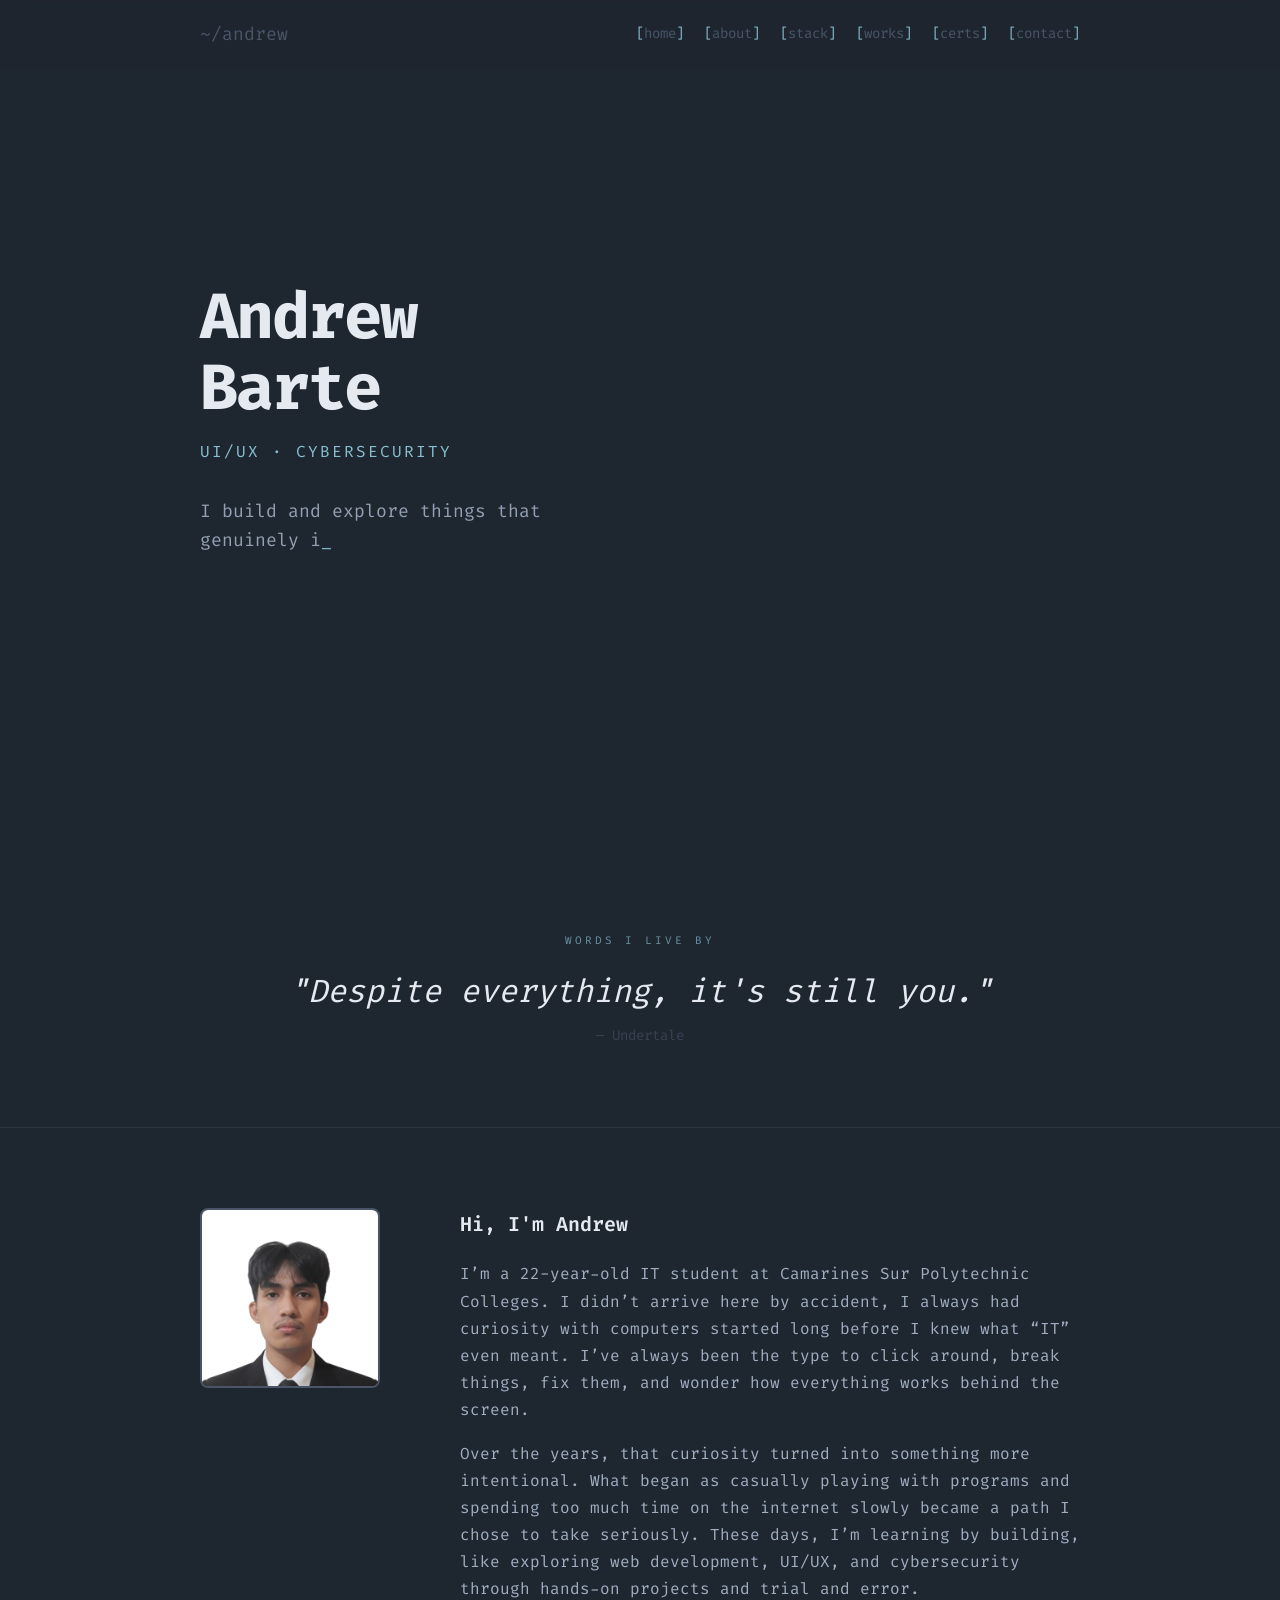
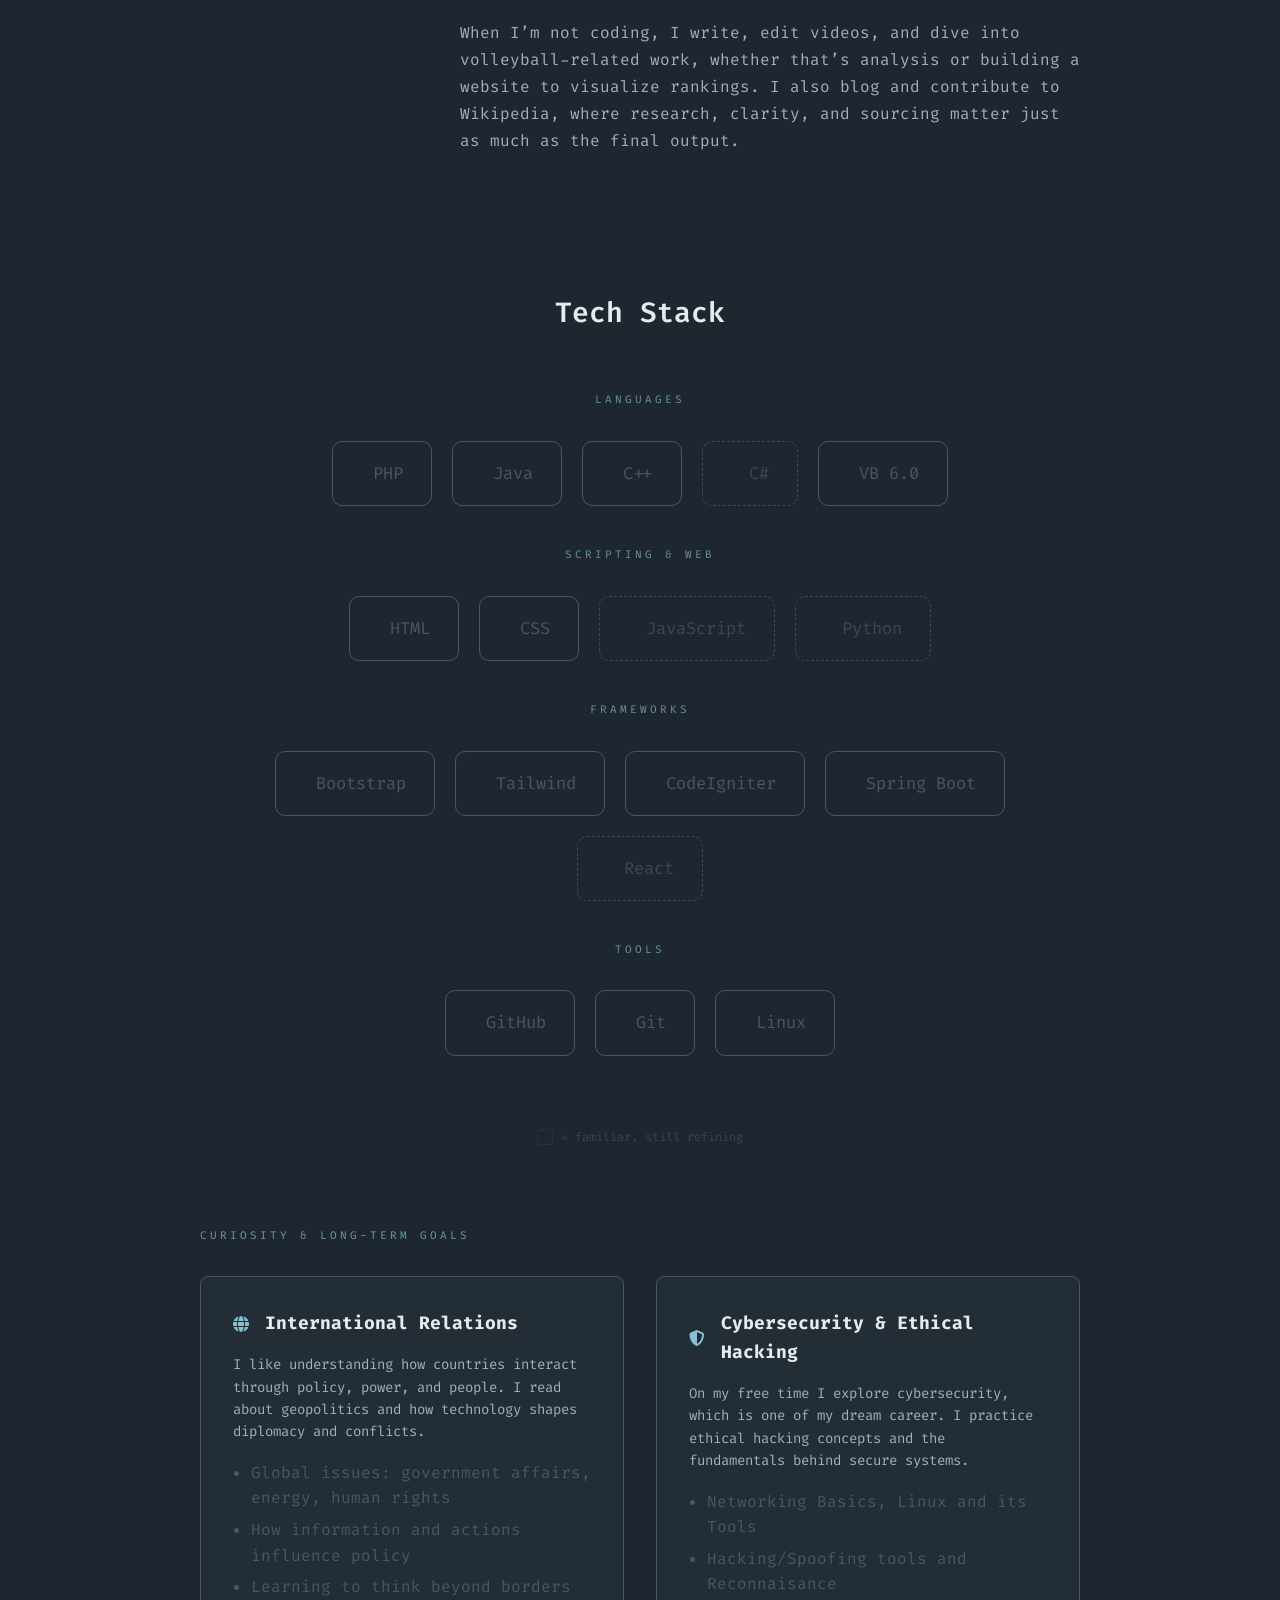
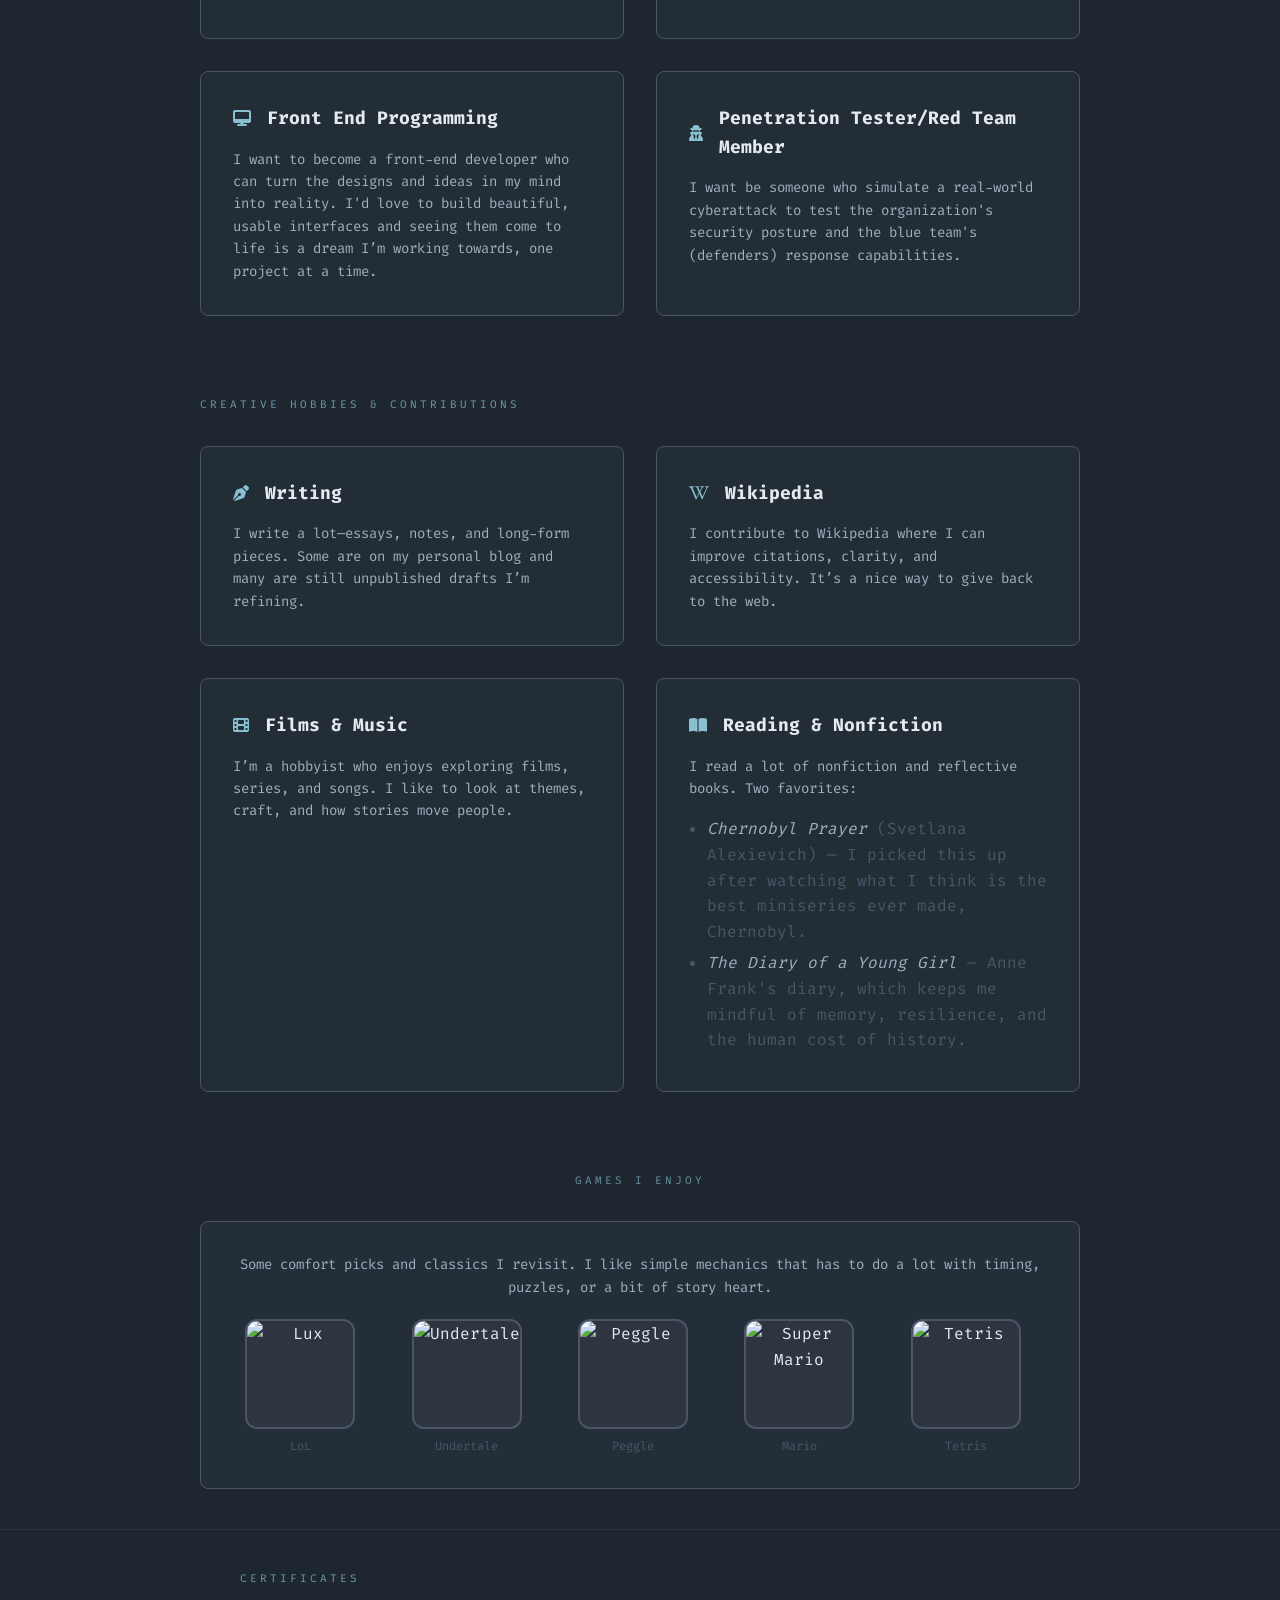
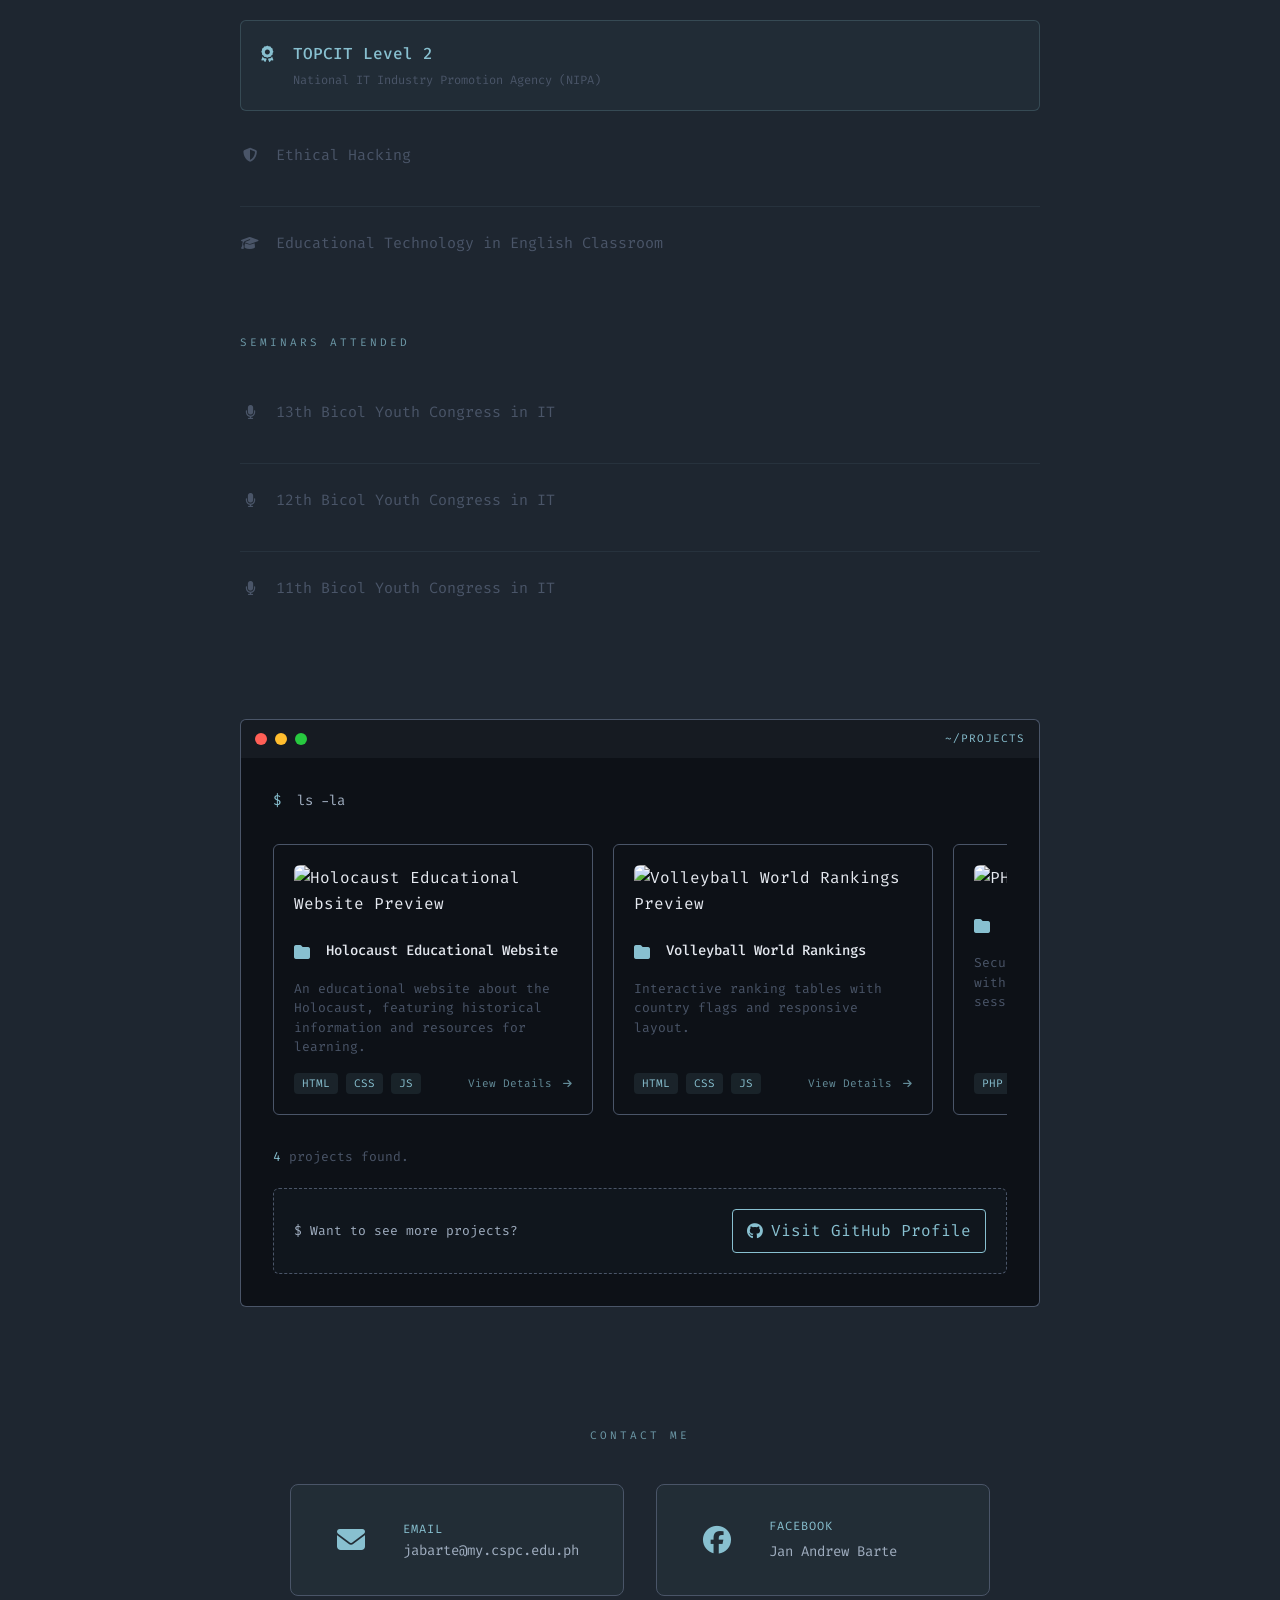
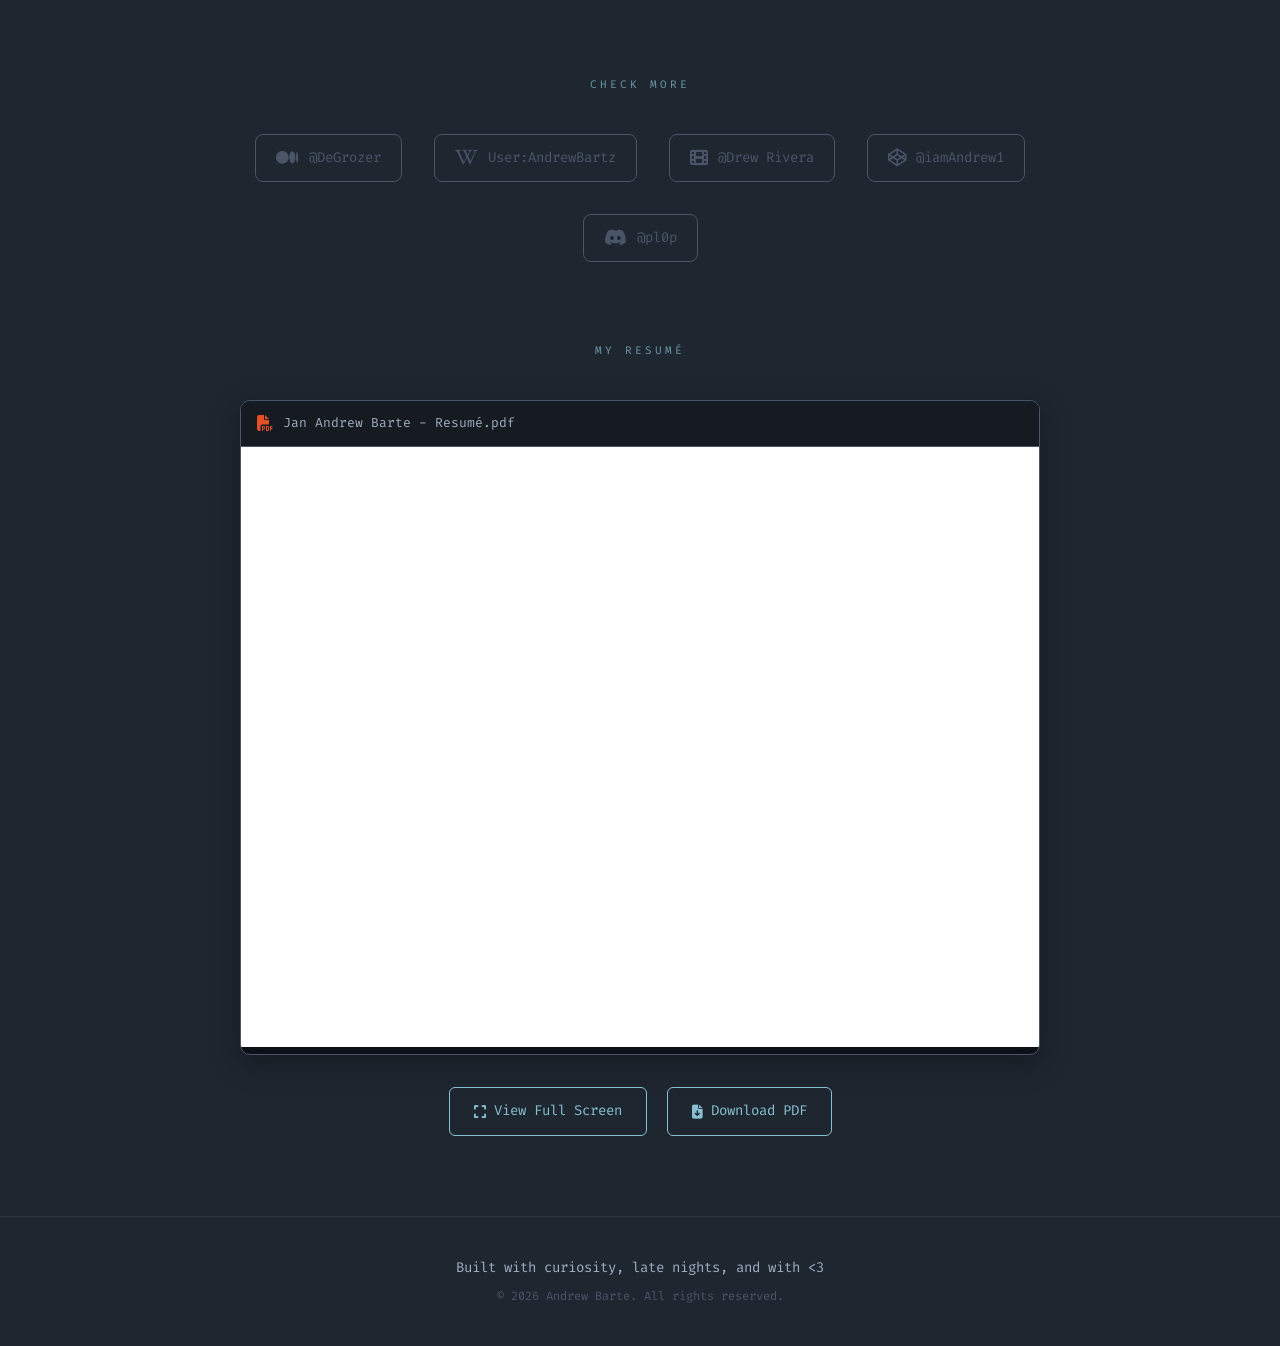
==== commit 0c914d5a: "Add some details" ====
--- a/index.html
+++ b/index.html
@@ -133,6 +133,10 @@
                 <a href="https://learn.microsoft.com/en-us/dotnet/csharp/" target="_blank" class="tech-item learning" style="--brand-color: #239120;">
                     <i class="devicon-csharp-plain"></i> C#
                 </a>
+                                <a href="https://learn.microsoft.com/en-us/previous-versions/visualstudio/visual-basic-6/visual-basic-6.0-documentation" target="_blank" class="tech-item" style="--brand-color: #004e8c;">
+                    <i class="devicon-visualbasic-plain"></i> VB 6.0
+                </a>
+
             </div>
         </div>
         
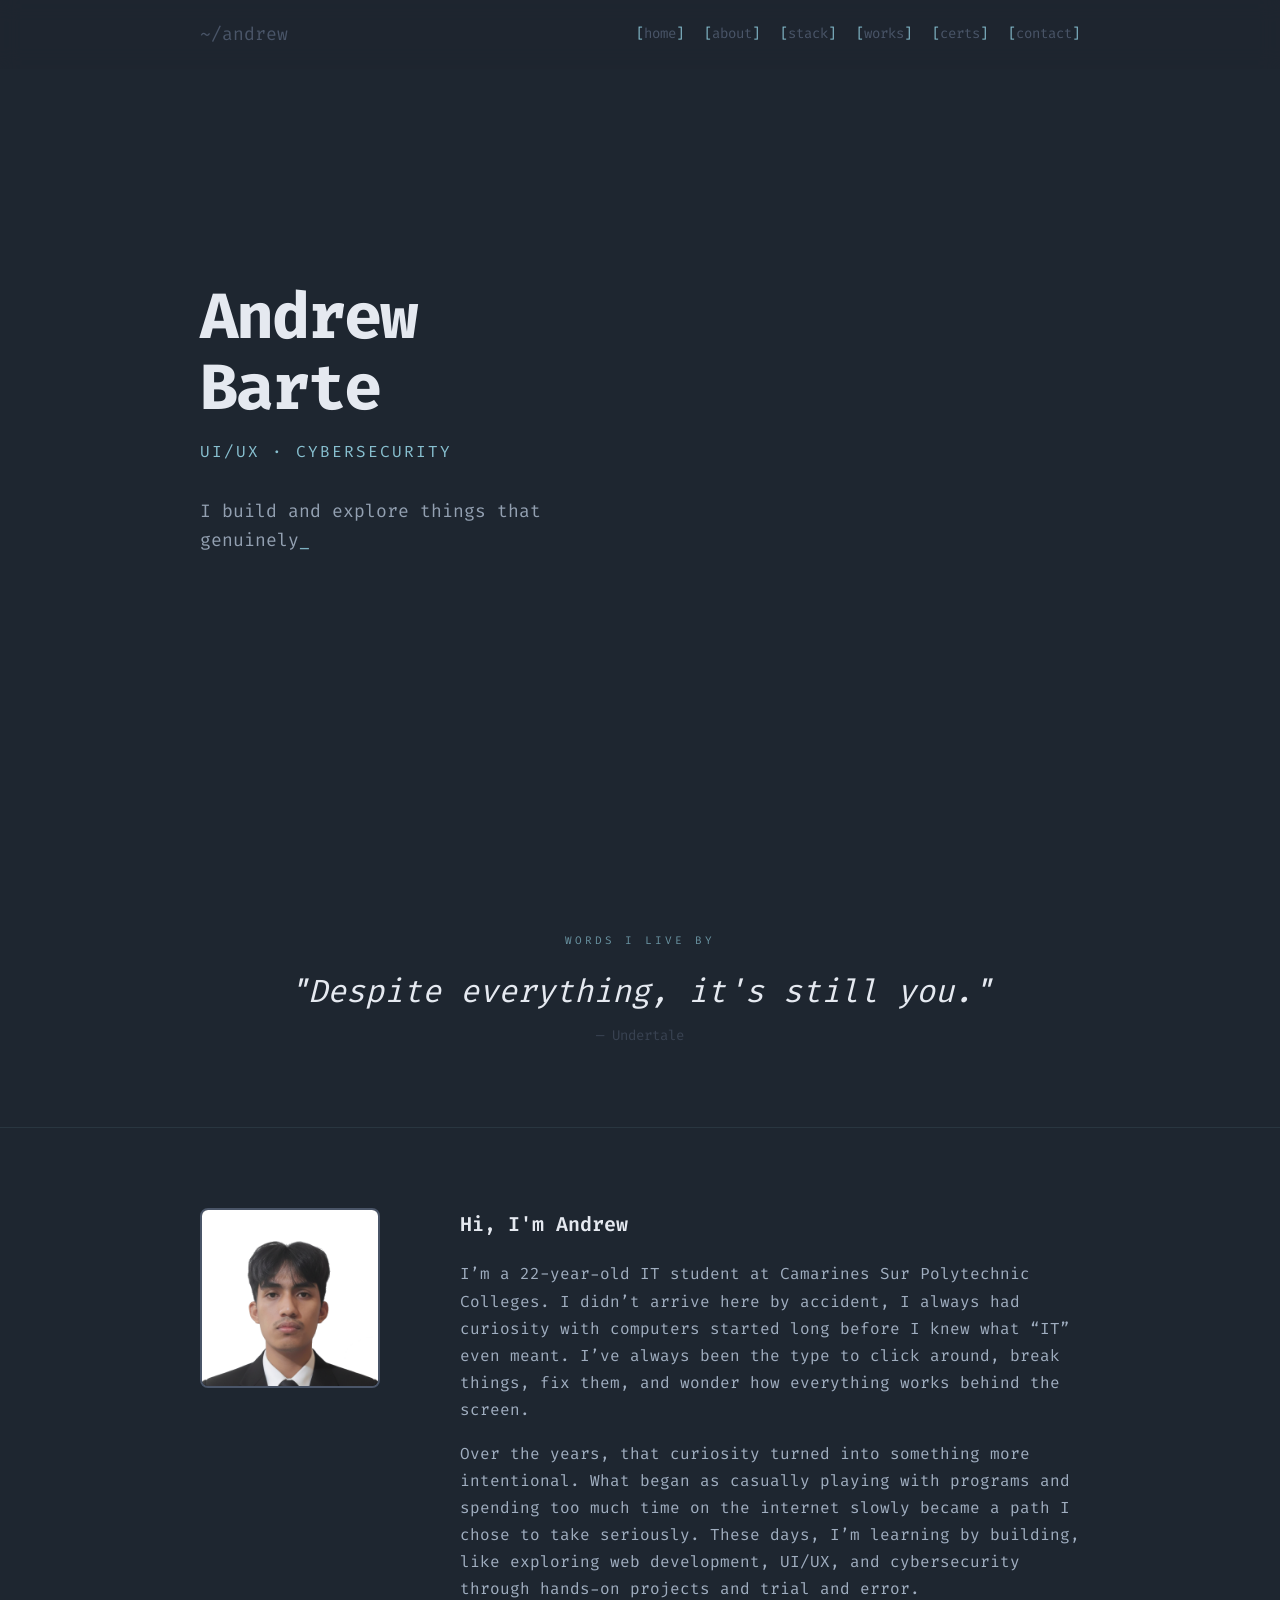
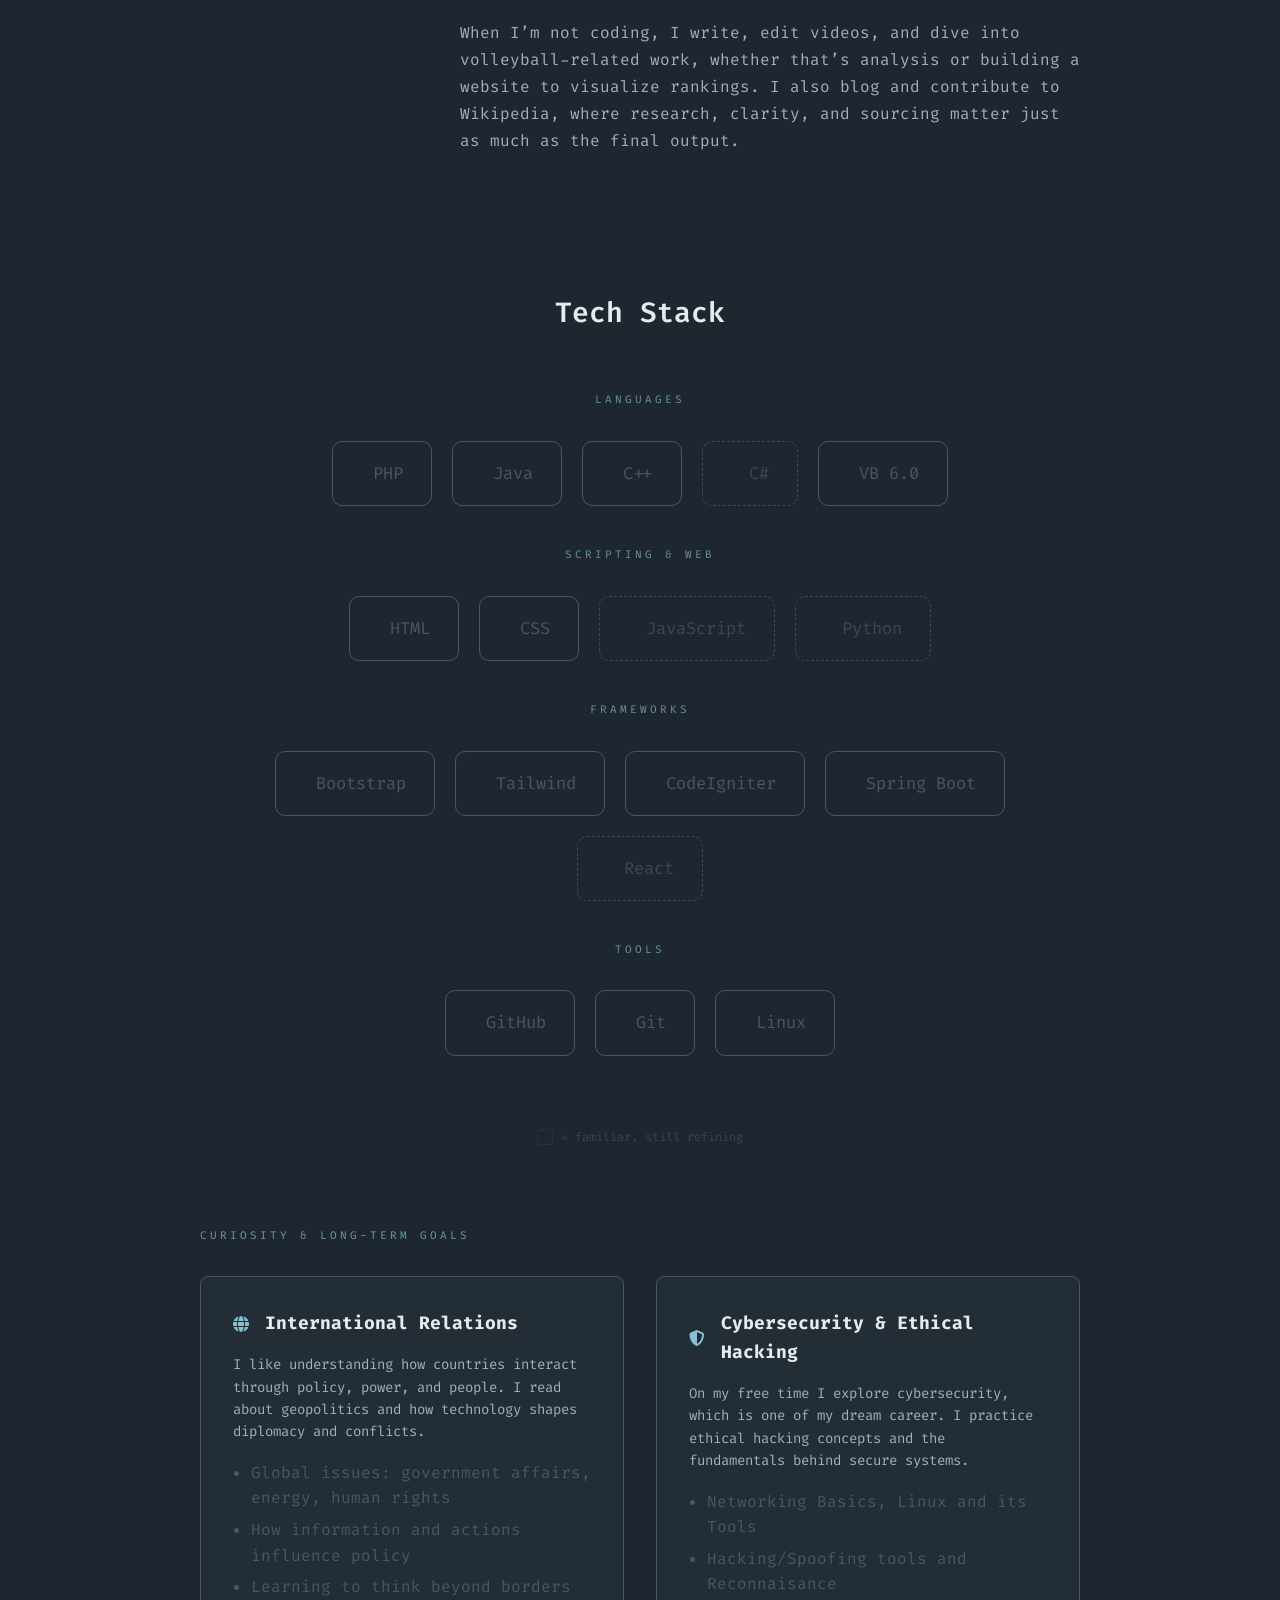
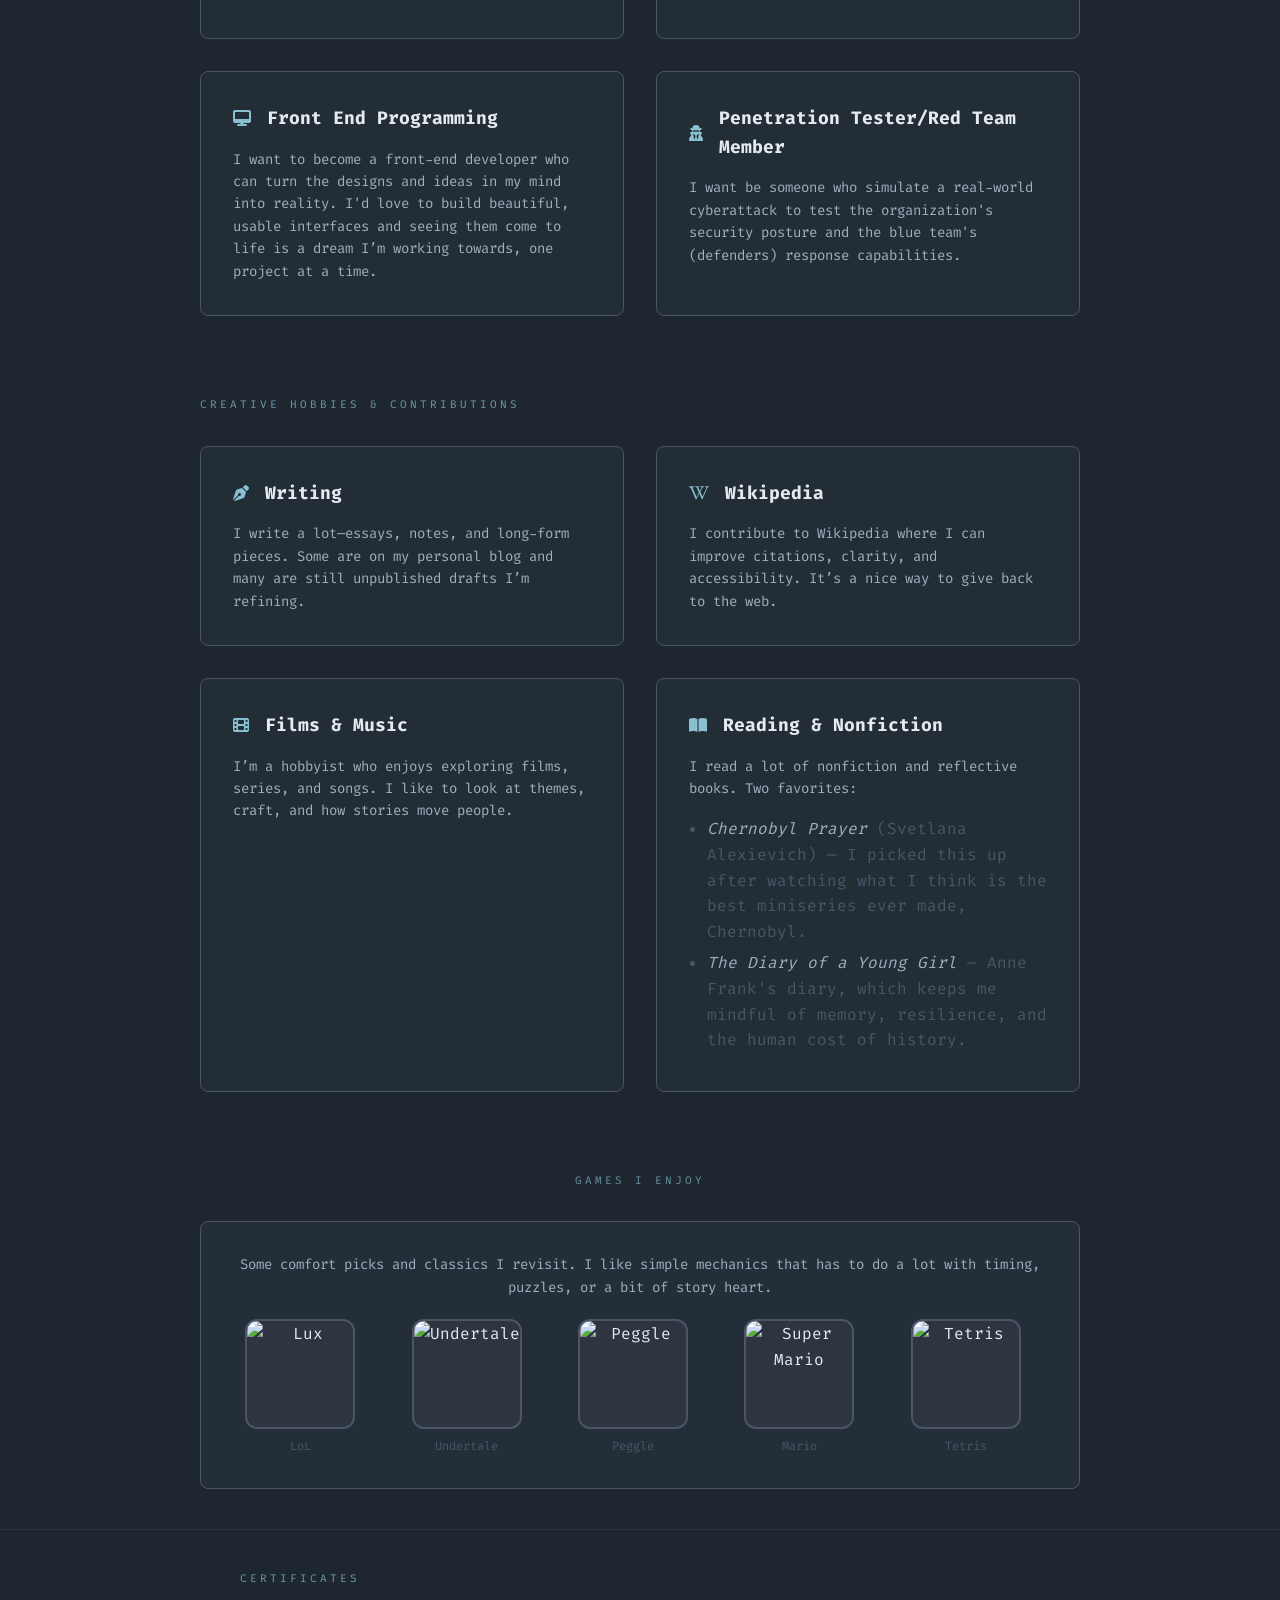
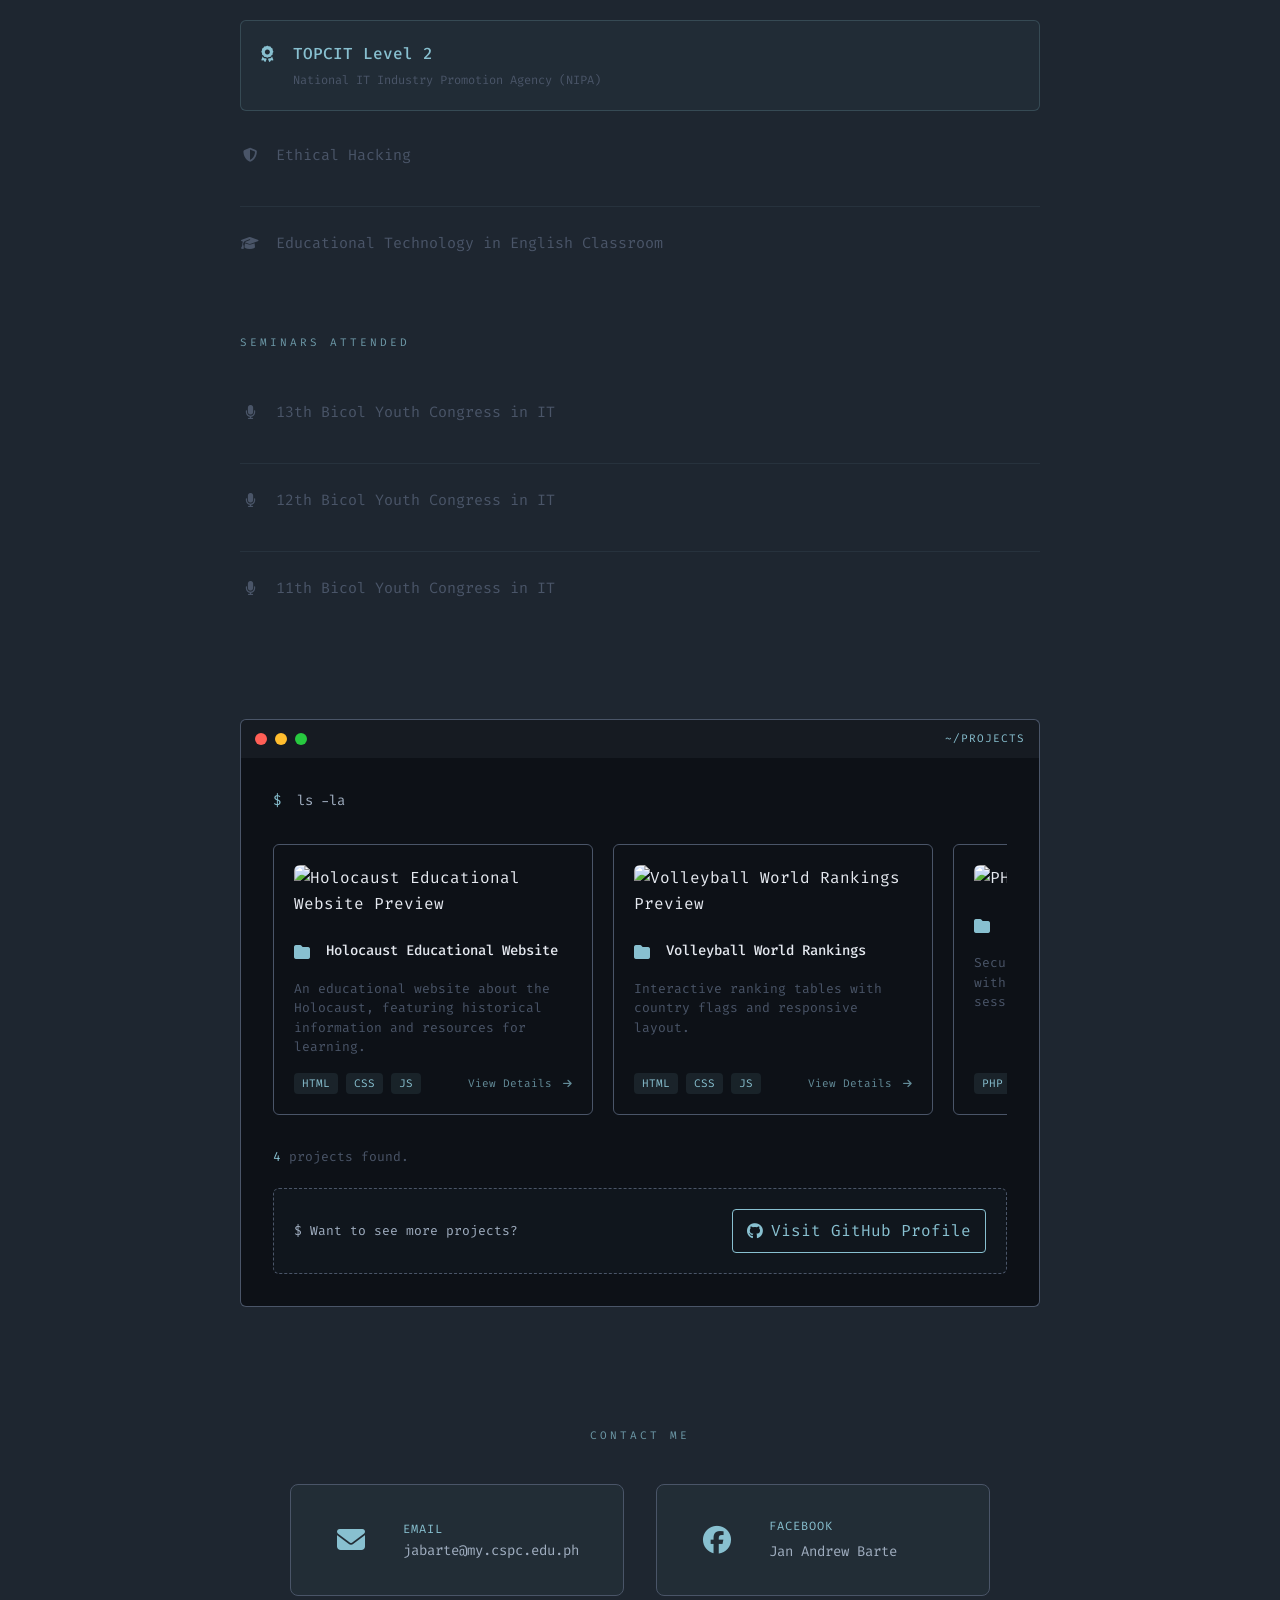
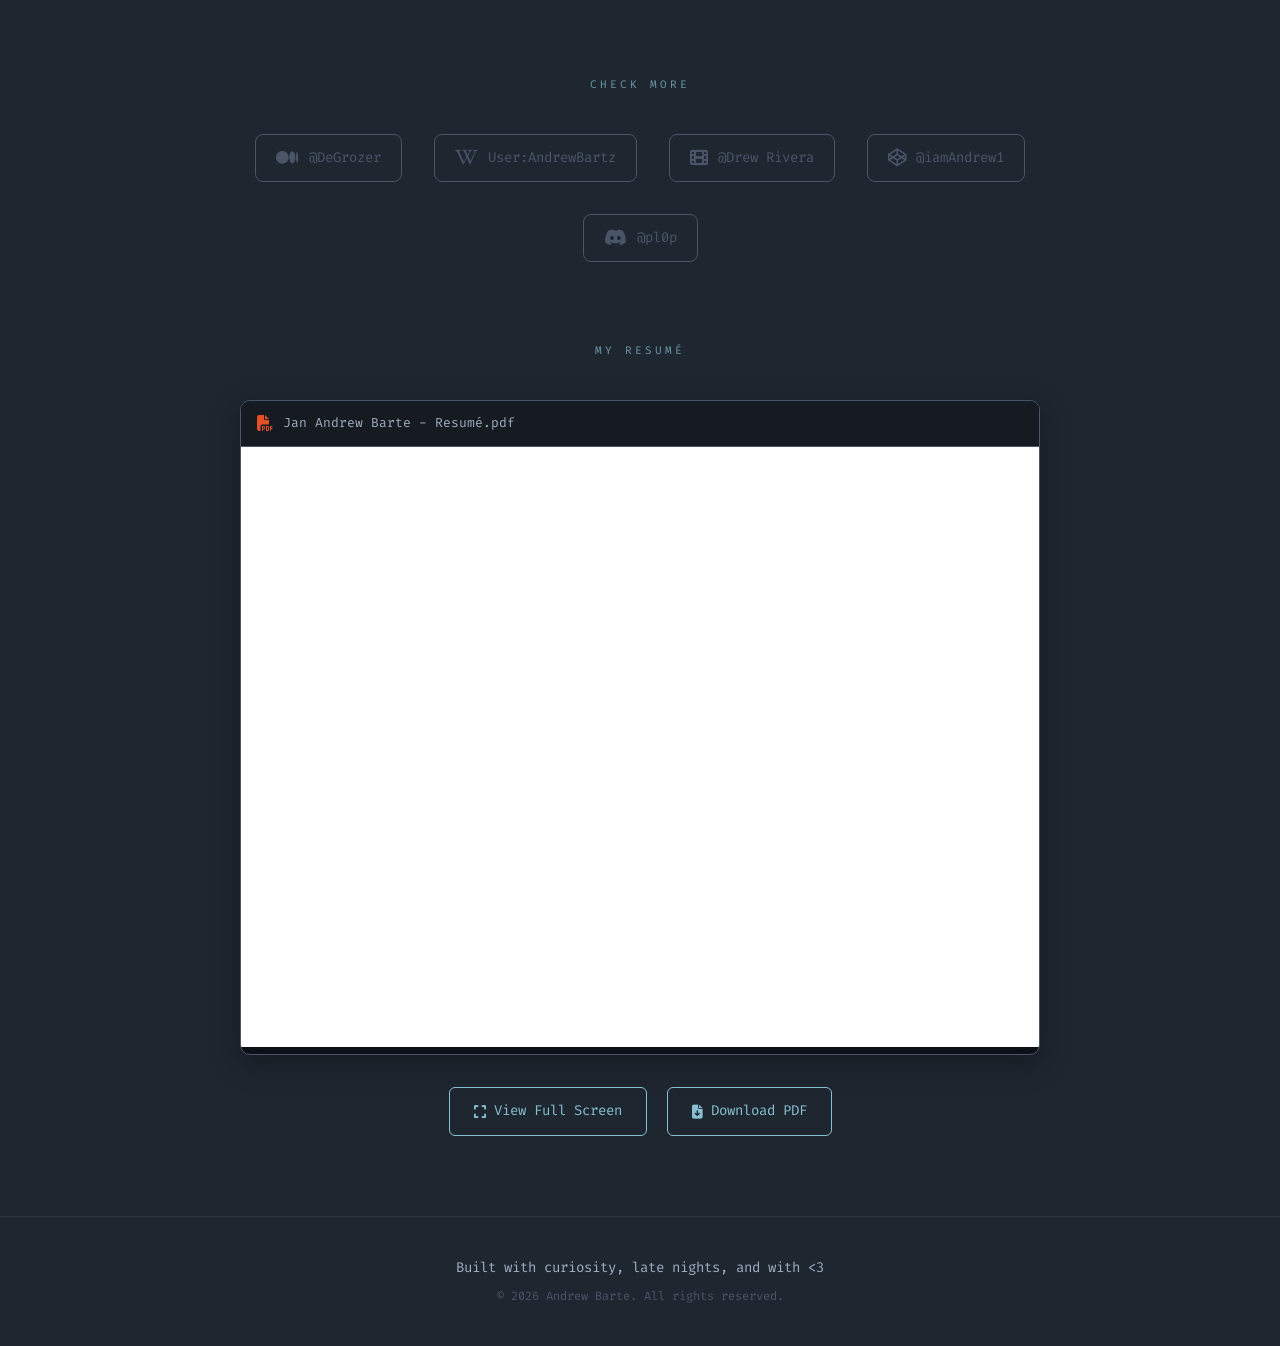
==== commit 22dca56d: "Update index.html" ====
--- a/index.html
+++ b/index.html
@@ -450,7 +450,7 @@
                 
                 <a href="#" class="project-card" onclick="event.preventDefault(); openProjectModal('volleyball-world-rankings')">
                     <div class="card-preview">
-                        <img src="https://opengraph.githubassets.com/1/DeGrozer/volleyball-world-rankings" alt="Volleyball World Rankings Preview">
+                        <img src="https://opengraph.githubassets.com/1/DeGrozer/3dfivbranking/globe-lineart" alt="Volleyball World Rankings Preview">
                     </div>
                     <div class="card-header">
                         <i class="fas fa-folder"></i>
@@ -649,4 +649,4 @@
 </body>
 </html>
  
- + 
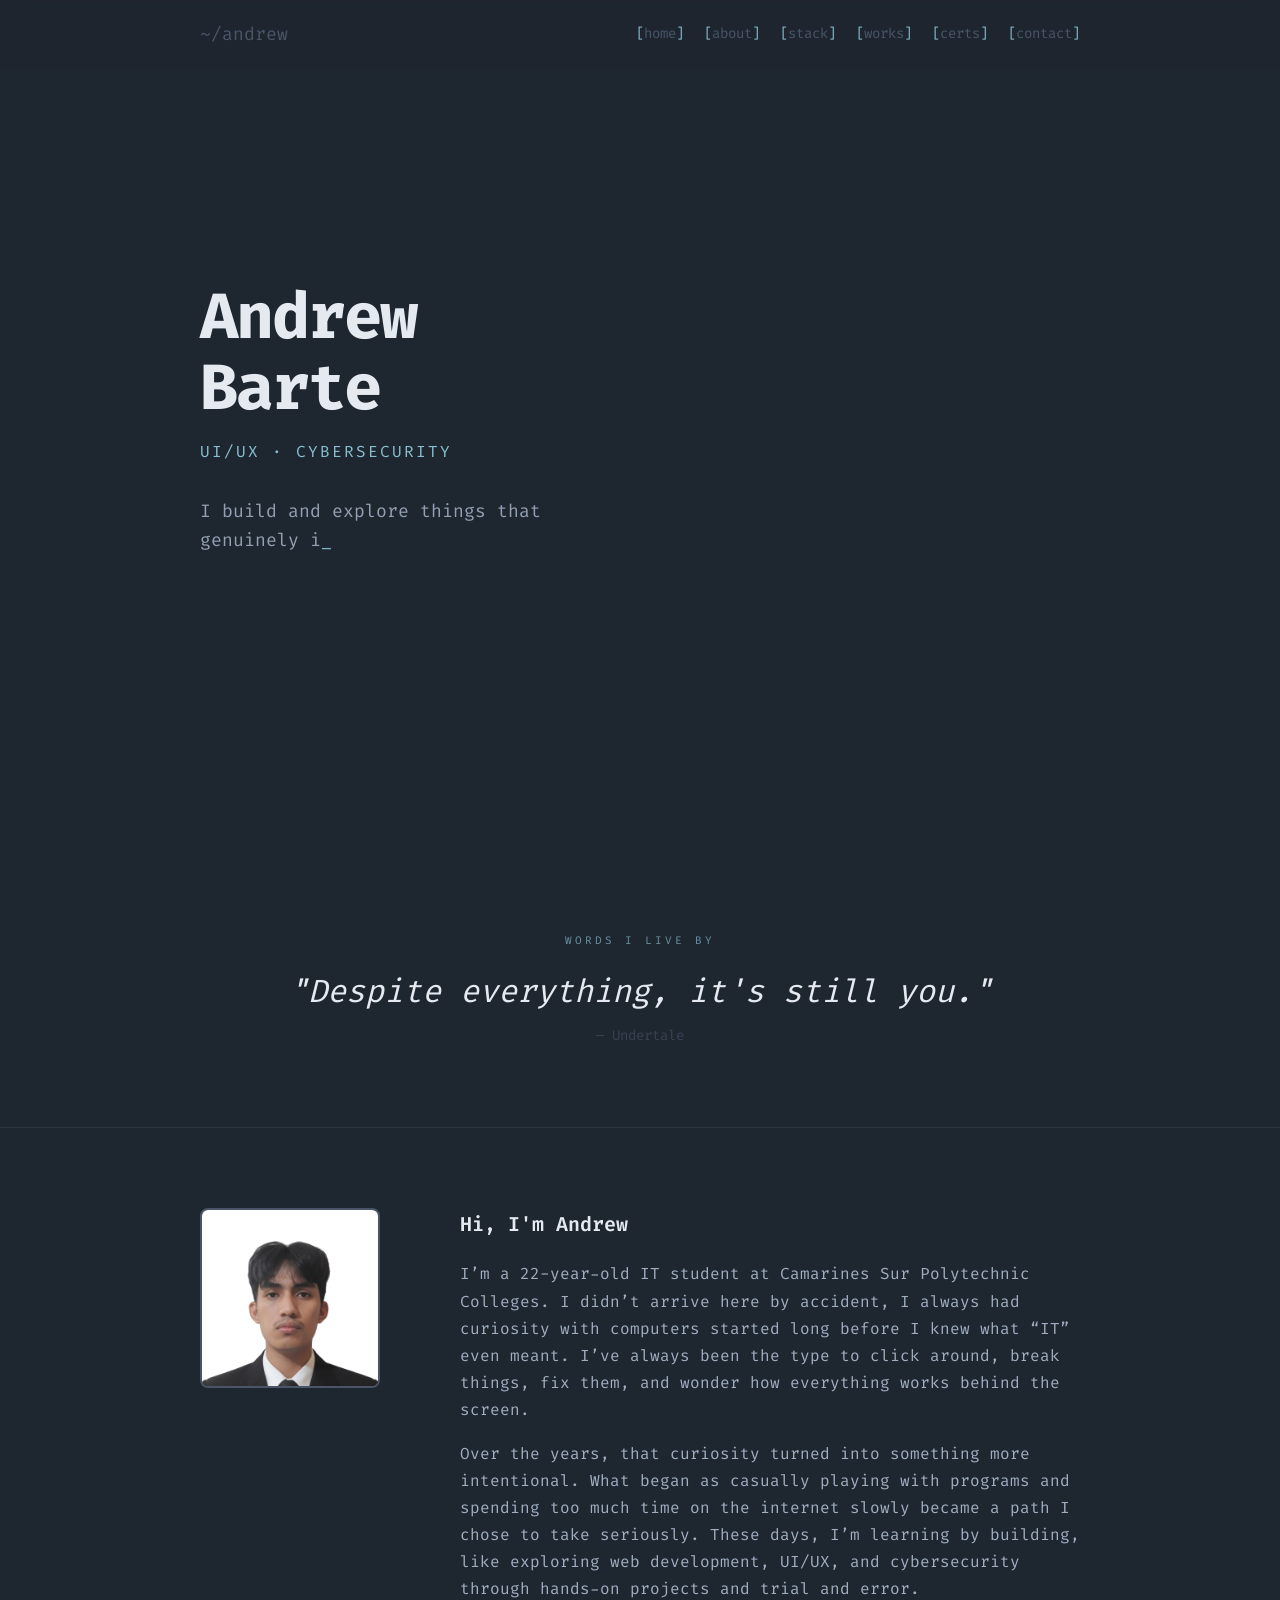
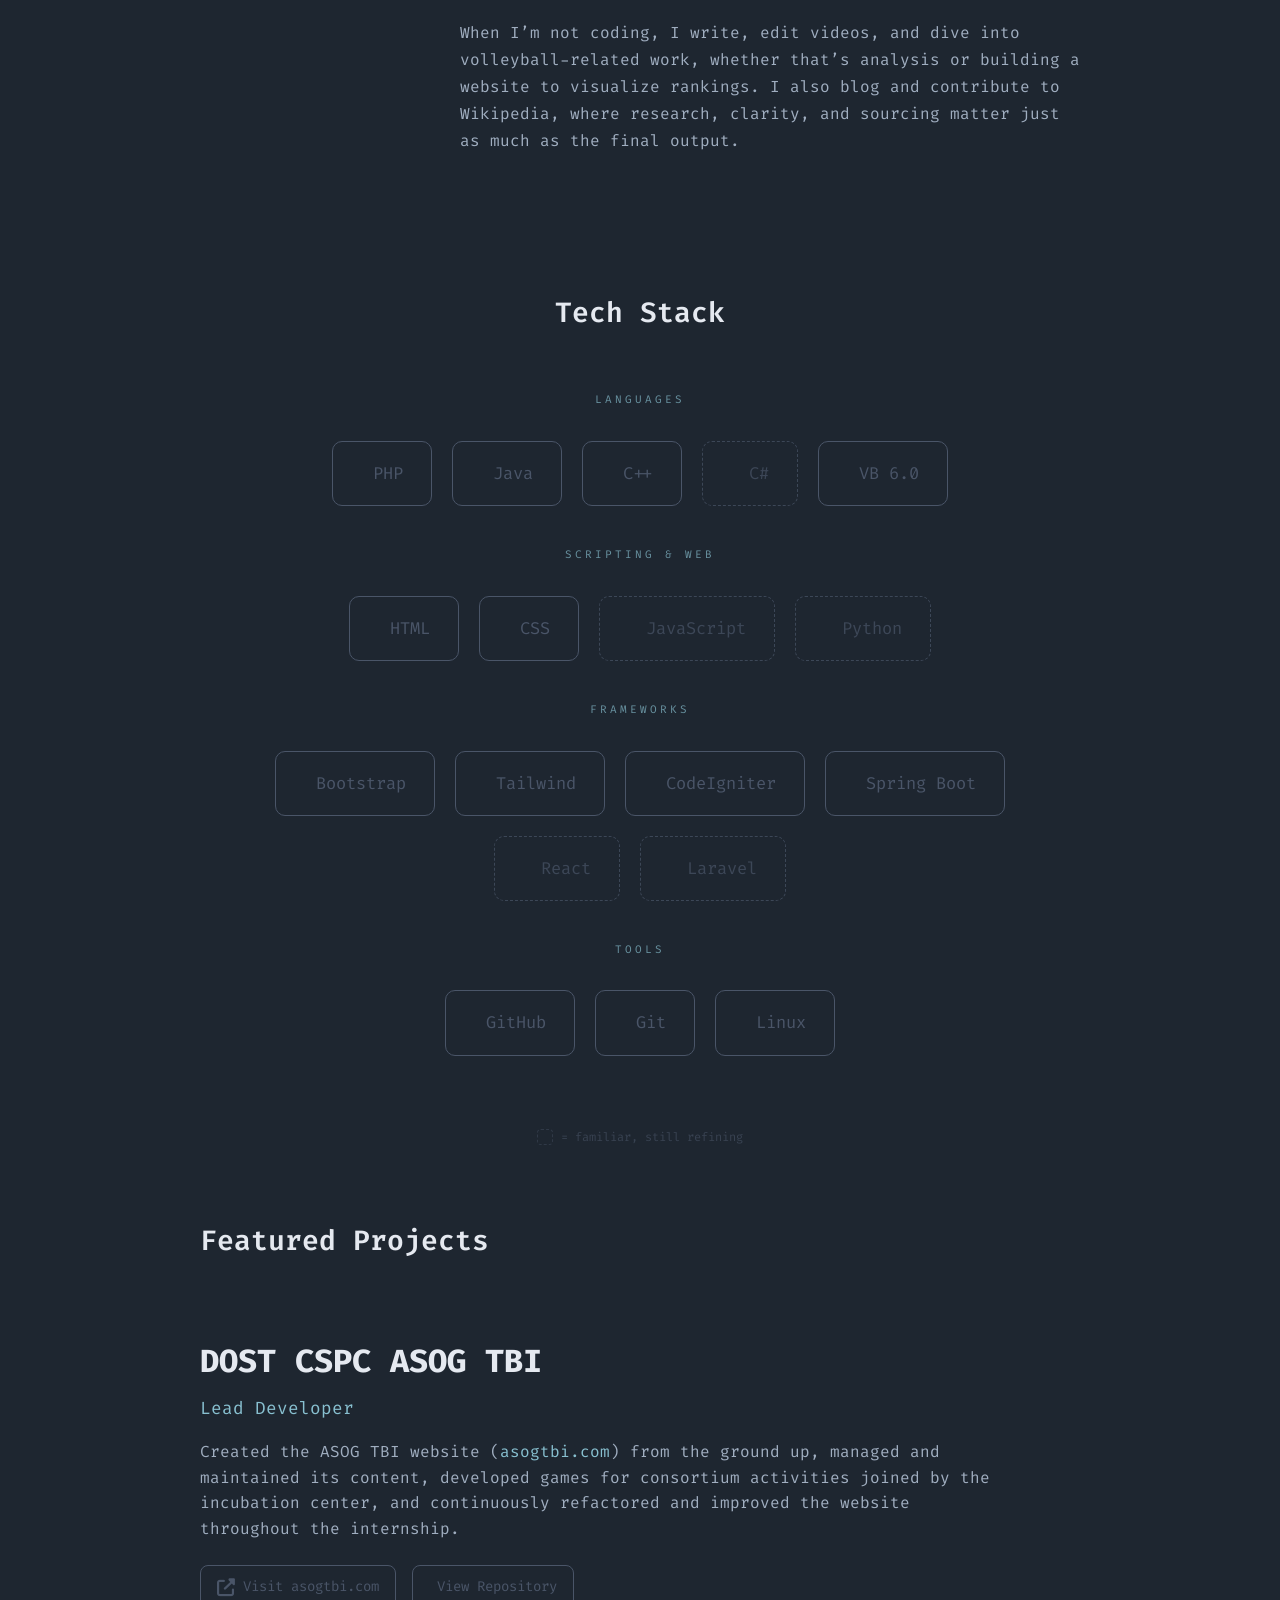
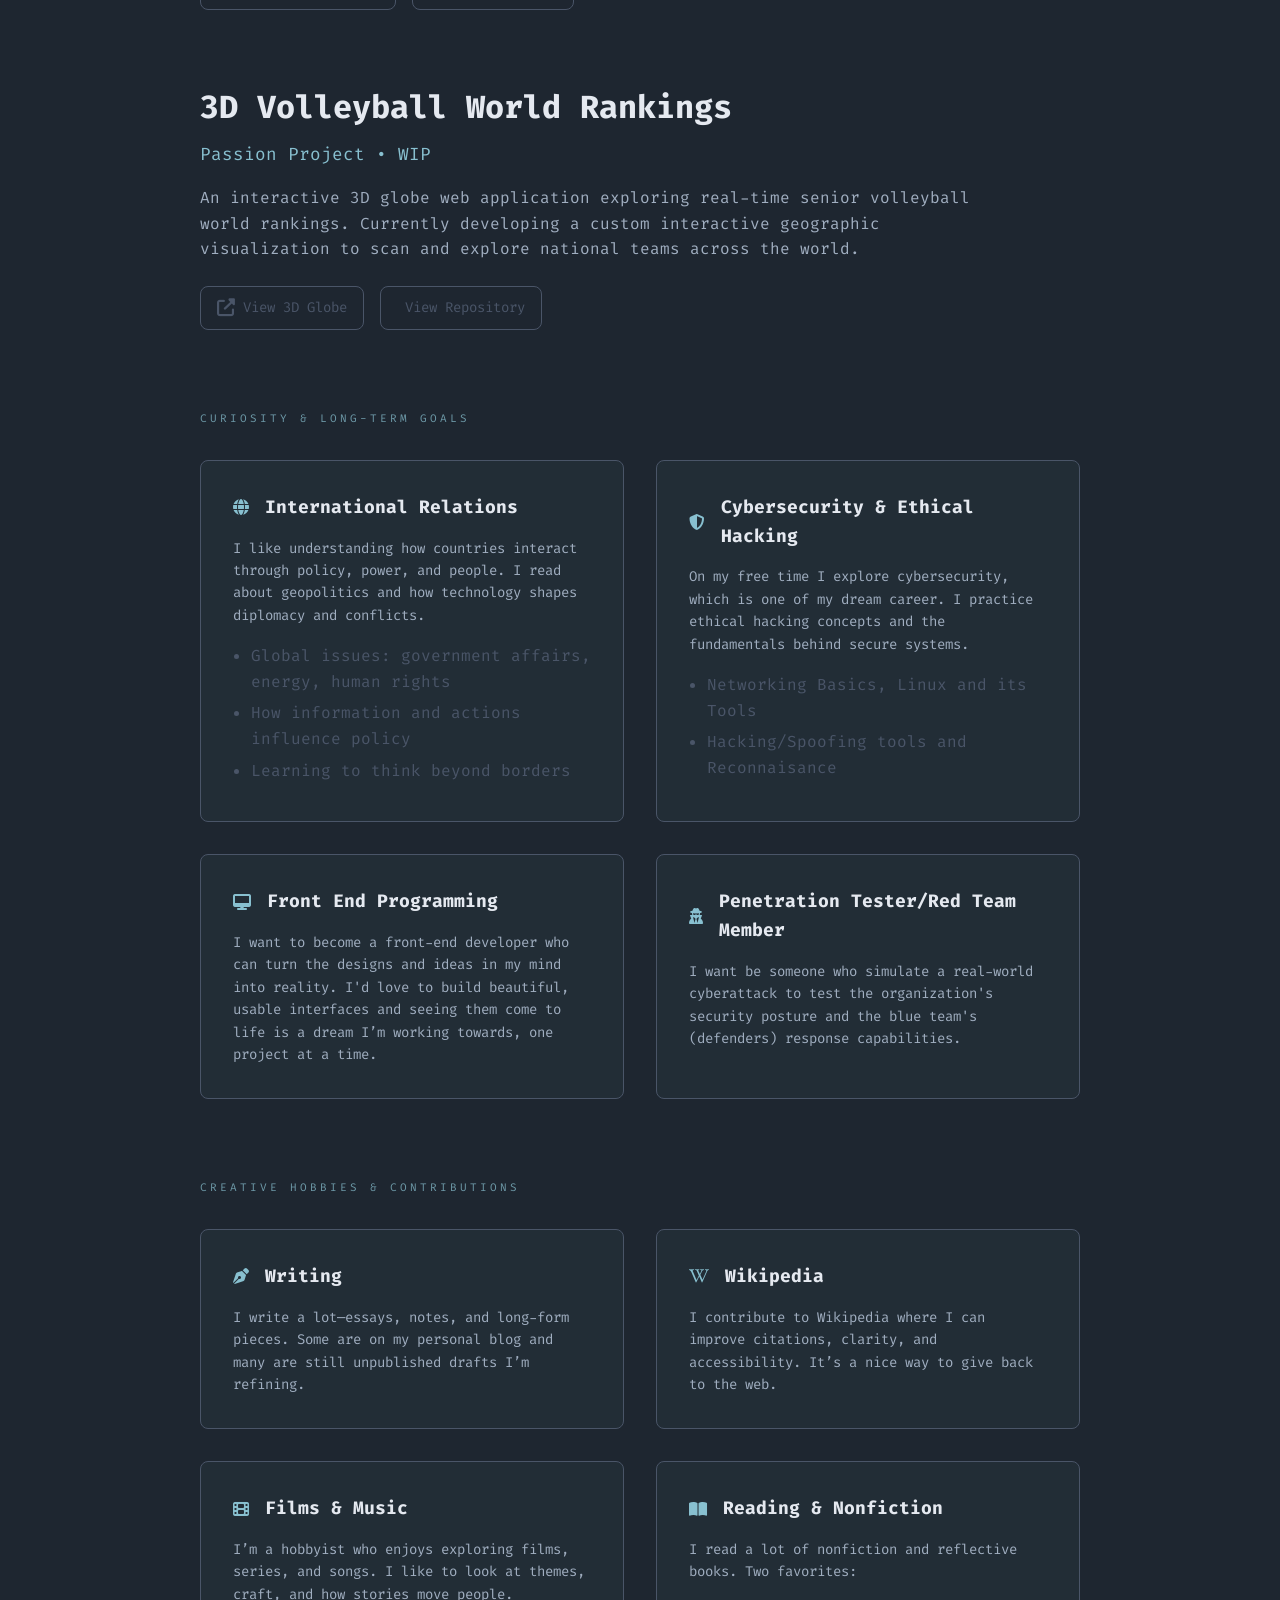
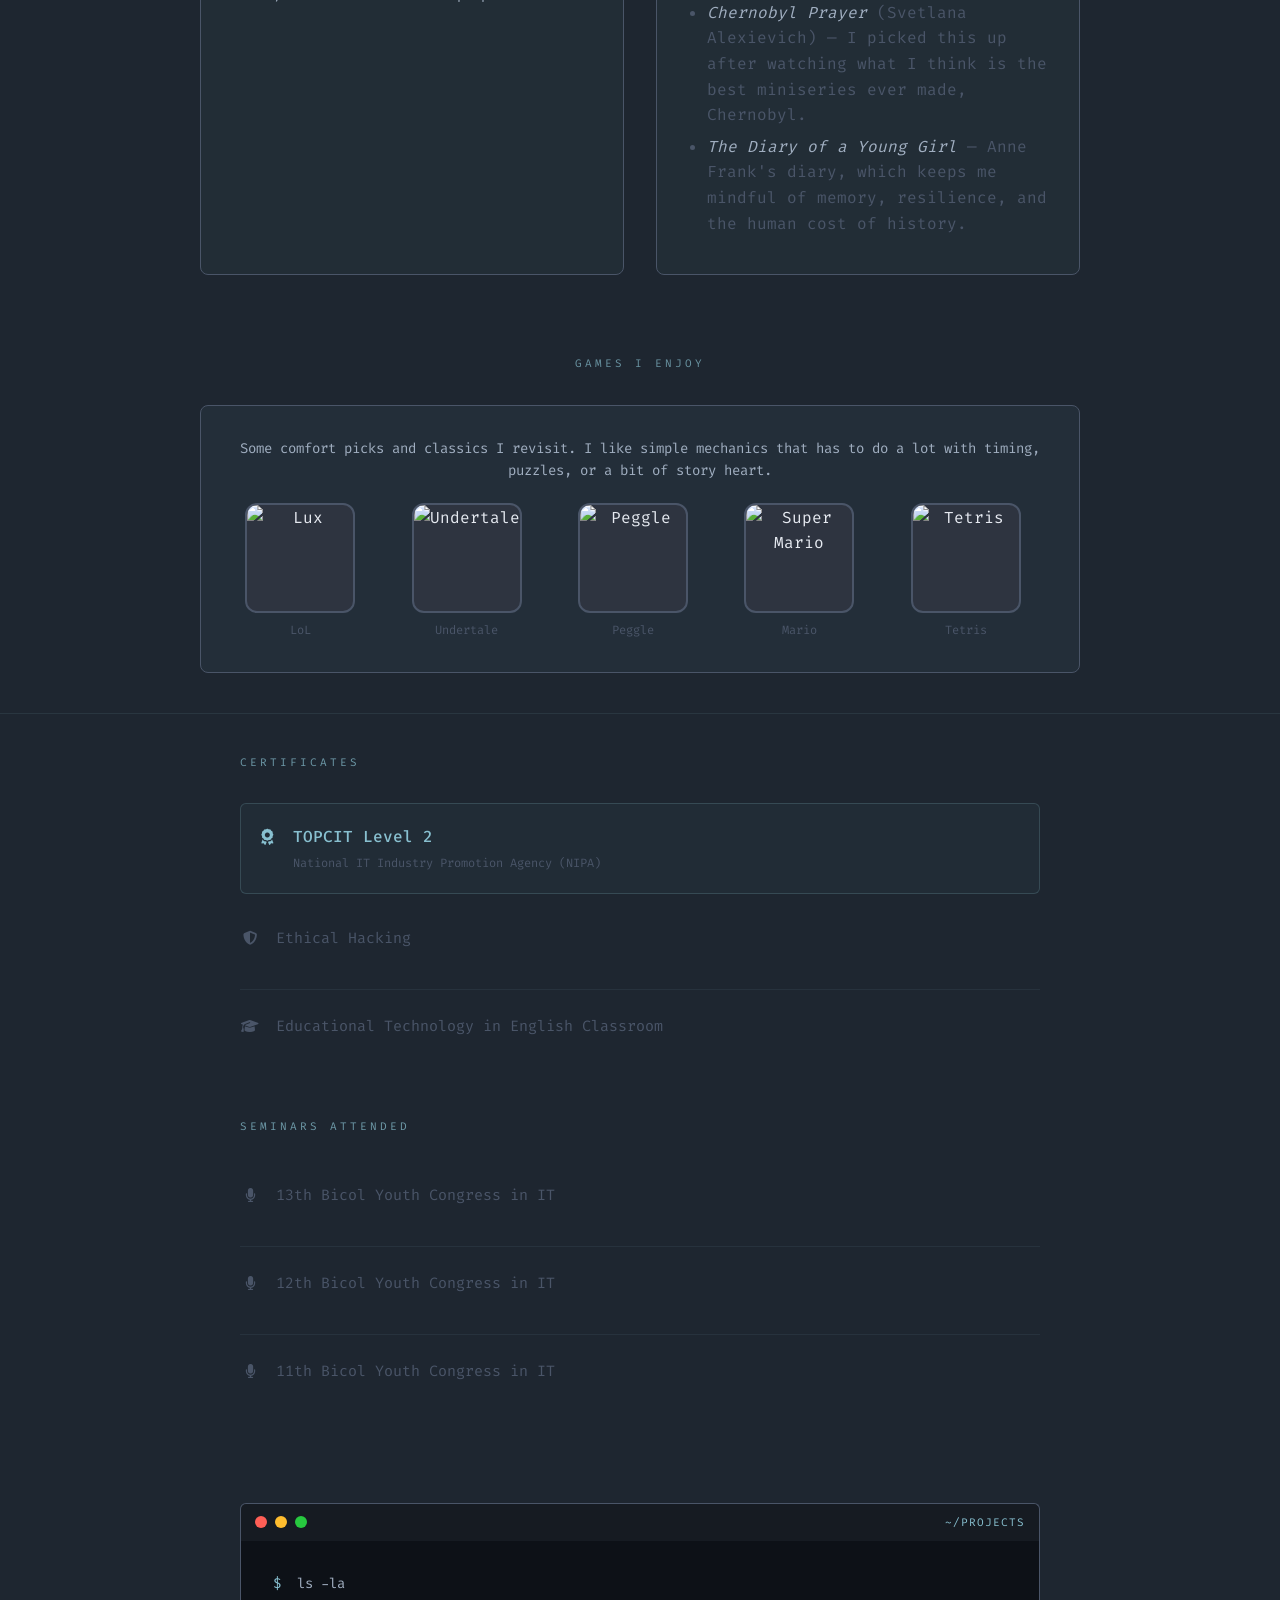
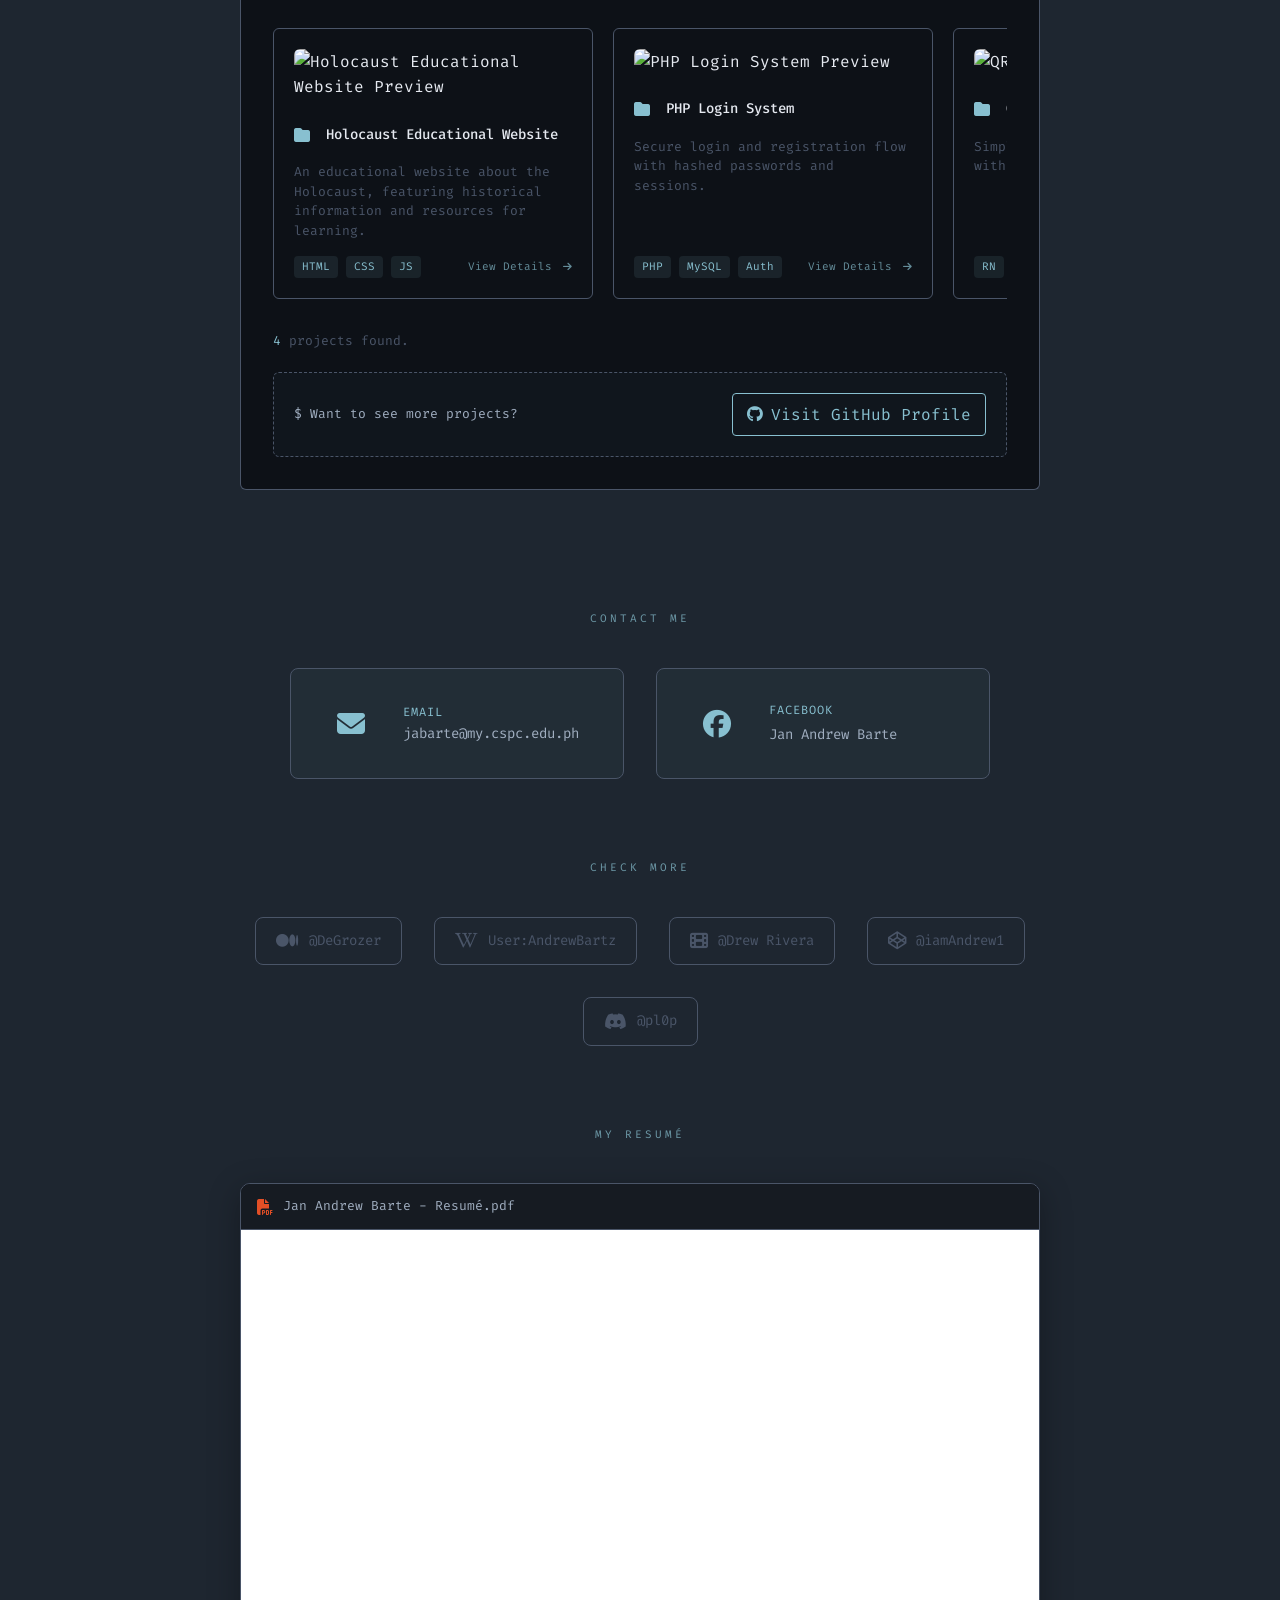
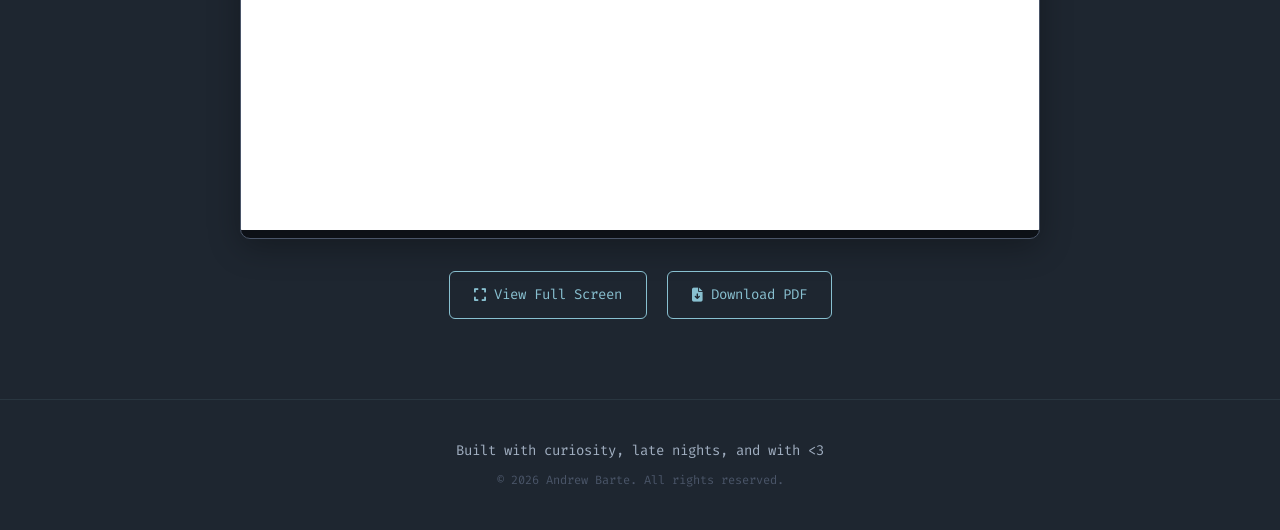
==== commit 875ae584: "--add some details on the tech stack and added a featured website section" ====
--- a/index.html
+++ b/index.html
@@ -69,7 +69,7 @@
                         <p><span class="label">Uptime:</span> <span id="uptime">calculating...</span></p>
                         <p><span class="label">Shell:</span> bash</p>
                         <p><span class="label">Status:</span> <span class="status-available">● available</span></p>
-                        <p><span class="label">Focus:</span> OJT preparation</p>
+                        <p><span class="label">Focus:</span>Job Hunting</p>
                         <p><a href="#aboutme"><span class="label">Read More »</span></a></p>
                     </div>
                 </div>
@@ -176,6 +176,9 @@
                 <a href="https://react.dev/reference/react" target="_blank" class="tech-item learning" style="--brand-color: #61DAFB;">
                     <i class="devicon-react-original"></i> React
                 </a>
+                <a href="https://laravel.com/" target="_blank" class="tech-item learning" style="--brand-color: #FF2D20;">
+                    <i class="devicon-laravel-plain"></i> Laravel
+                </a>
             </div>
         </div>
 
@@ -195,6 +198,49 @@
         </div>
         
         <p class="tech-disclaimer"><span class="gray-box"></span> = familiar, still refining</p>
+    </div>
+</section>
+
+<!-- Featured Project Section -->
+<section class="tech-section" id="featured" style="padding-top: 2rem;">
+    <div class="extra-container">
+        <h2 class="section-title" style="text-align: left;">Featured Projects</h2>
+        
+        <div style="margin-top: 1.5rem; margin-bottom: 2.5rem;">
+            <h3 style="font-size: 2rem; color: var(--text-primary); margin-bottom: 0.5rem; font-family: 'Fira Code', monospace;">DOST CSPC ASOG TBI</h3>
+            <p style="color: #88c0d0; margin-bottom: 1rem; font-size: 1.1rem;">Lead Developer</p>
+            
+            <p class="about-text" style="color: var(--text-secondary); line-height: 1.6; margin-bottom: 1.5rem; max-width: 800px;">
+                Created the ASOG TBI website (<a href="https://asogtbi.com" target="_blank" style="color: #88c0d0; text-decoration: none;">asogtbi.com</a>) from the ground up, managed and maintained its content, developed games for consortium activities joined by the incubation center, and continuously refactored and improved the website throughout the internship.
+            </p>
+            
+            <div style="display: flex; gap: 1rem; flex-wrap: wrap;">
+                <a href="https://asogtbi.com" target="_blank" class="social-link" style="display: inline-flex; align-items: center; gap: 0.5rem; padding: 10px 16px;">
+                    <i class="fas fa-external-link-alt"></i> Visit asogtbi.com
+                </a>
+                <a href="https://github.com/DeGrozer/asog-website" target="_blank" class="social-link" style="display: inline-flex; align-items: center; gap: 0.5rem; padding: 10px 16px;">
+                    <i class="devicon-github-original" style="font-size: 1.2rem;"></i> View Repository
+                </a>
+            </div>
+        </div>
+
+        <div>
+            <h3 style="font-size: 2rem; color: var(--text-primary); margin-bottom: 0.5rem; font-family: 'Fira Code', monospace;">3D Volleyball World Rankings</h3>
+            <p style="color: #88c0d0; margin-bottom: 1rem; font-size: 1.1rem;">Passion Project &bull; WIP</p>
+            
+            <p class="about-text" style="color: var(--text-secondary); line-height: 1.6; margin-bottom: 1.5rem; max-width: 800px;">
+                An interactive 3D globe web application exploring real-time senior volleyball world rankings. Currently developing a custom interactive geographic visualization to scan and explore national teams across the world.
+            </p>
+            
+            <div style="display: flex; gap: 1rem; flex-wrap: wrap;">
+                <a href="https://degrozer.github.io/3dfivbranking/globe-lineart/" target="_blank" class="social-link" style="display: inline-flex; align-items: center; gap: 0.5rem; padding: 10px 16px;">
+                    <i class="fas fa-external-link-alt"></i> View 3D Globe
+                </a>
+                <a href="https://github.com/DeGrozer/3dfivbranking" target="_blank" class="social-link" style="display: inline-flex; align-items: center; gap: 0.5rem; padding: 10px 16px;">
+                    <i class="devicon-github-original" style="font-size: 1.2rem;"></i> View Repository
+                </a>
+            </div>
+        </div>
     </div>
 </section>
 
@@ -448,25 +494,6 @@
                     </div>
                 </a>
                 
-                <a href="#" class="project-card" onclick="event.preventDefault(); openProjectModal('volleyball-world-rankings')">
-                    <div class="card-preview">
-                        <img src="https://opengraph.githubassets.com/1/DeGrozer/3dfivbranking/globe-lineart" alt="Volleyball World Rankings Preview">
-                    </div>
-                    <div class="card-header">
-                        <i class="fas fa-folder"></i>
-                        <span class="card-title">Volleyball World Rankings</span>
-                    </div>
-                    <p class="card-desc">Interactive ranking tables with country flags and responsive layout.</p>
-                    <div class="card-footer">
-                        <div class="card-tags">
-                            <span class="tag">HTML</span>
-                            <span class="tag">CSS</span>
-                            <span class="tag">JS</span>
-                        </div>
-                        <span class="read-more">View Details <i class="fas fa-arrow-right"></i></span>
-                    </div>
-                </a>
-                
                 <a href="#" class="project-card" onclick="event.preventDefault(); openProjectModal('php-login-system')">
                     <div class="card-preview">
                         <img src="https://opengraph.githubassets.com/1/DeGrozer/php-login-system" alt="PHP Login System Preview">
@@ -649,4 +676,4 @@
 </body>
 </html>
  
- 
+ 
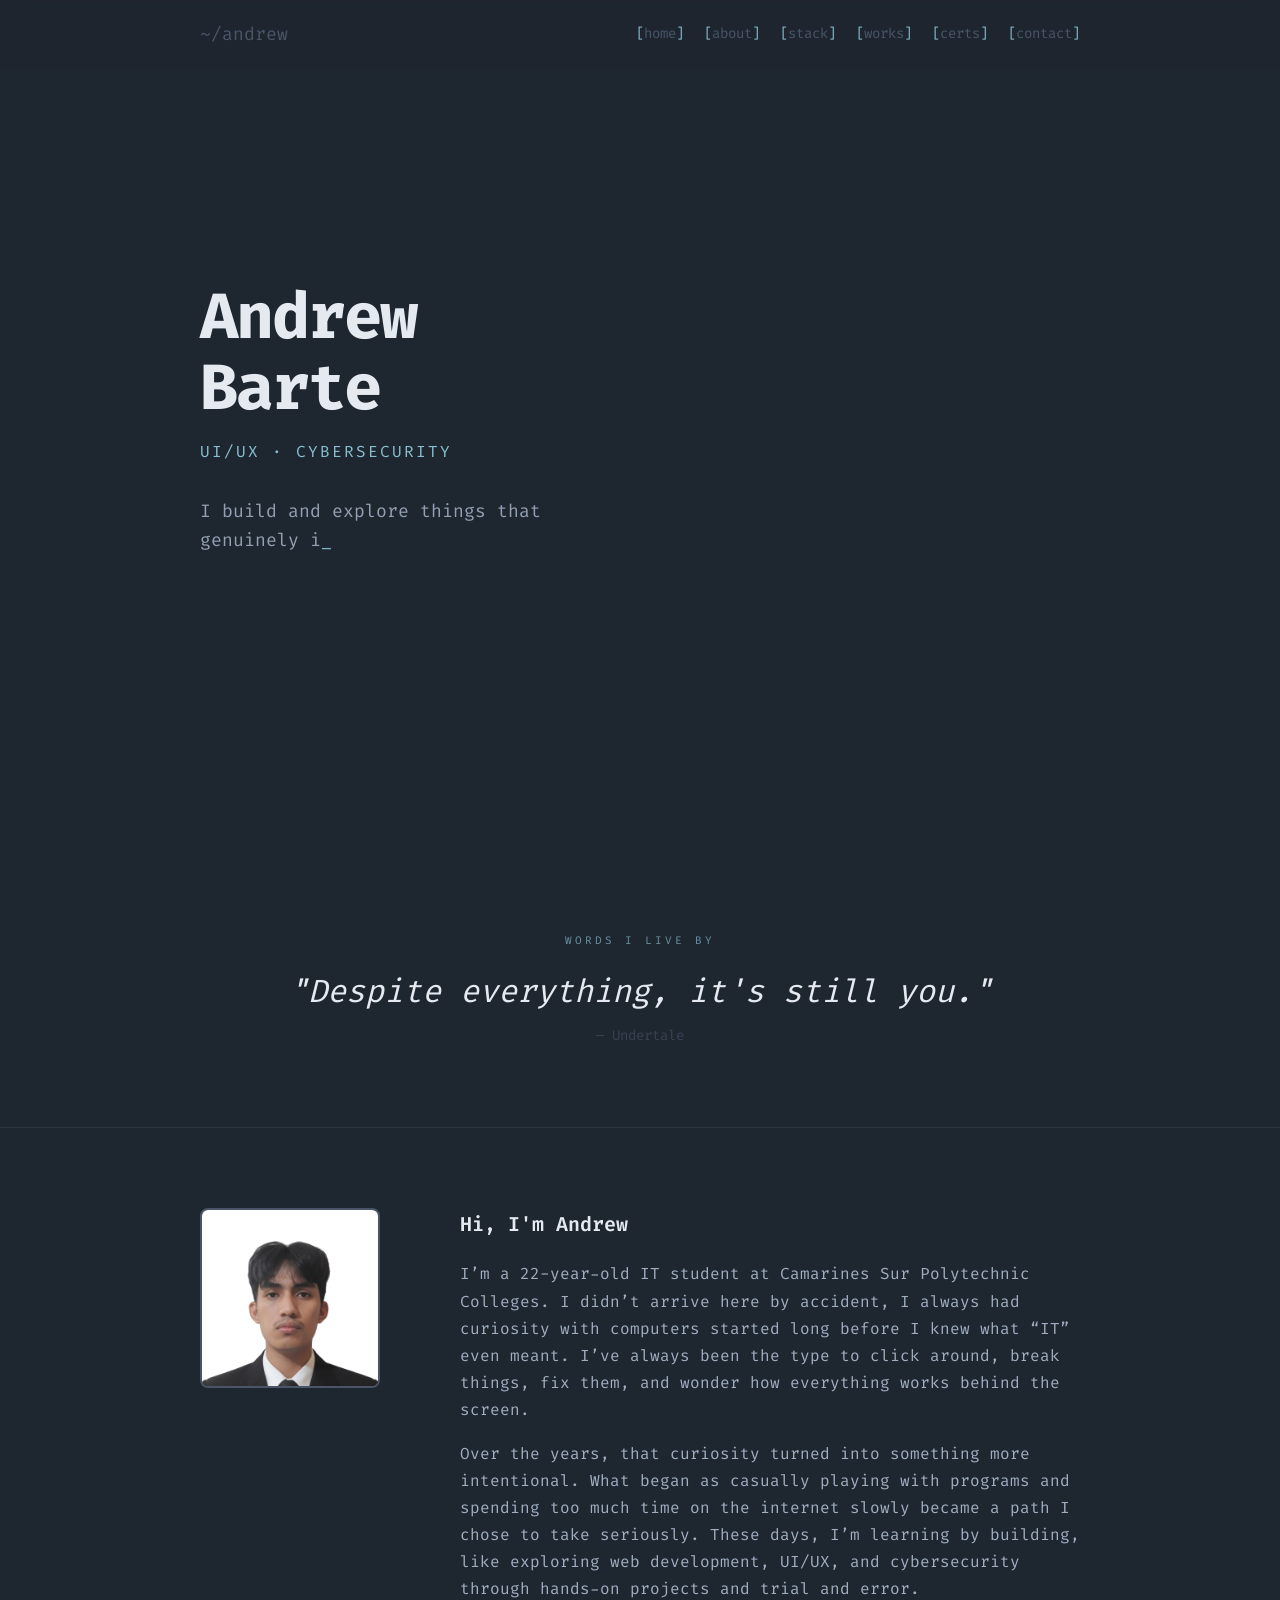
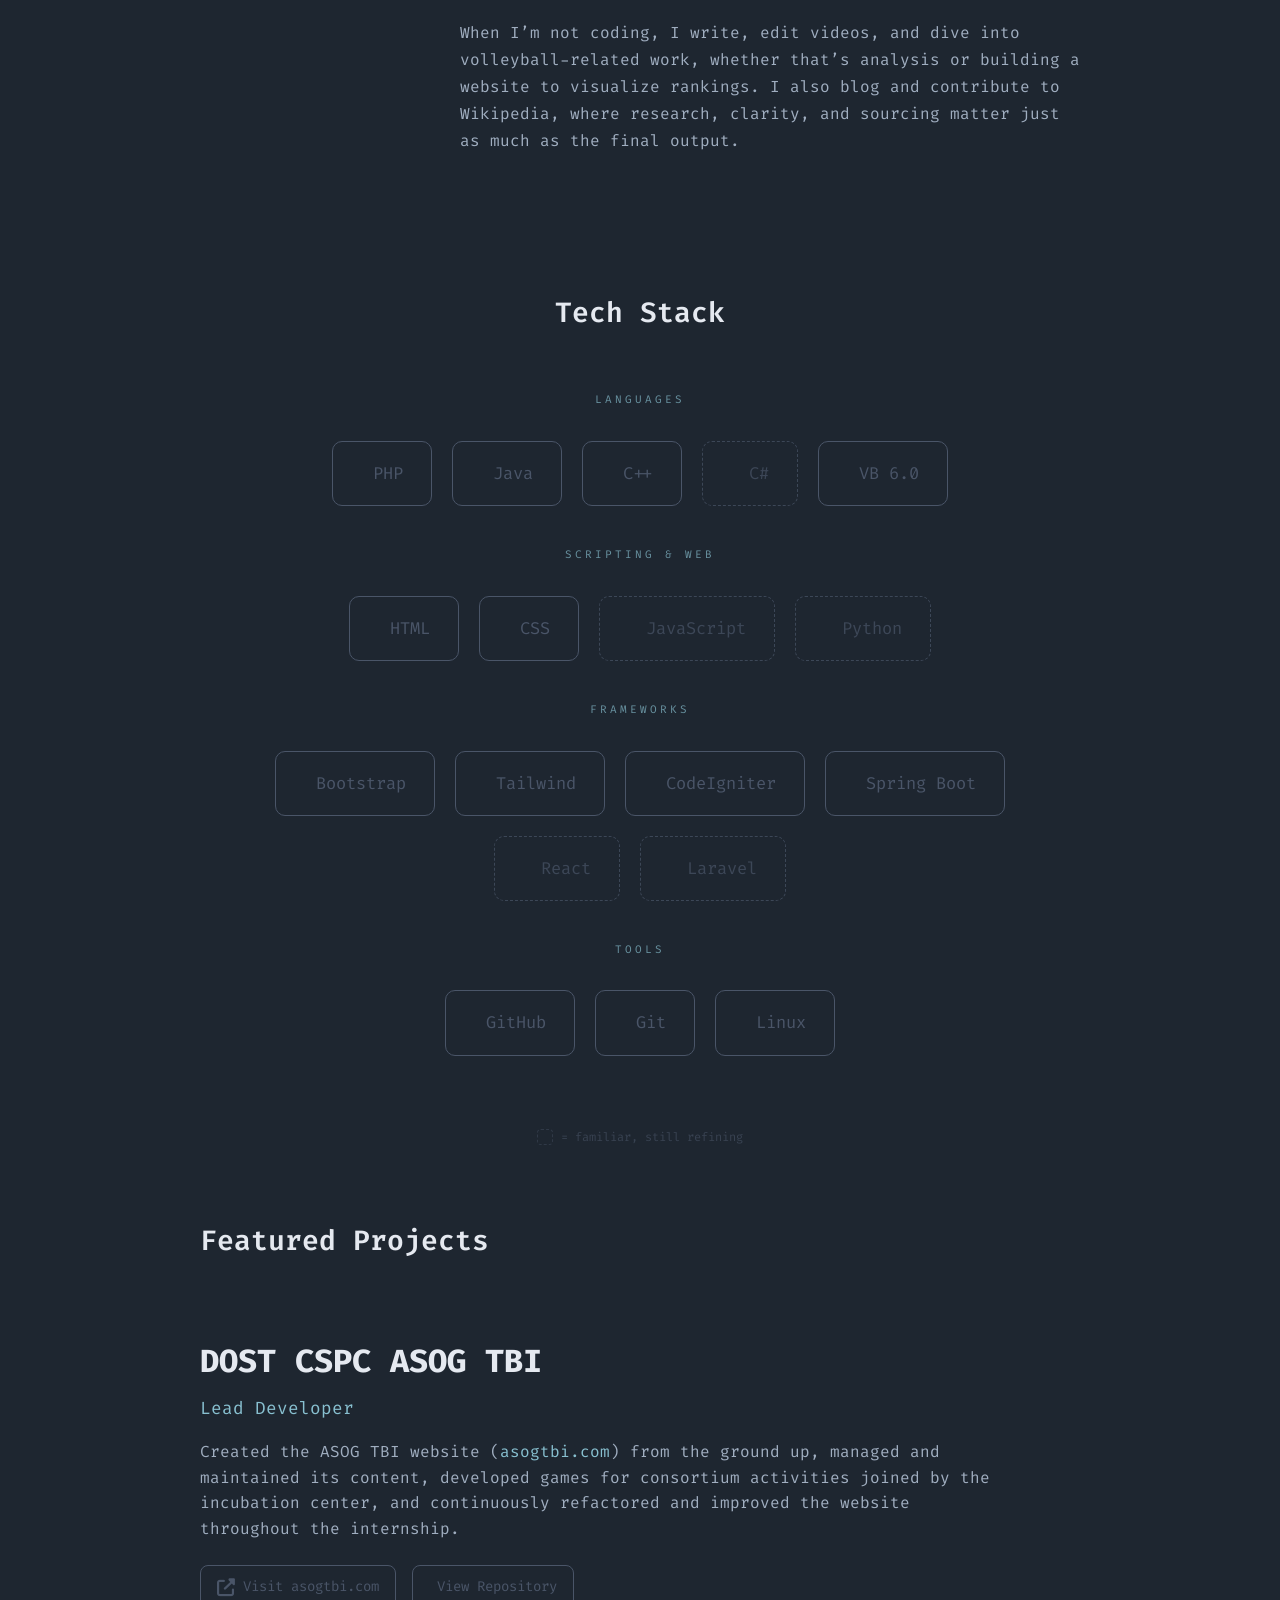
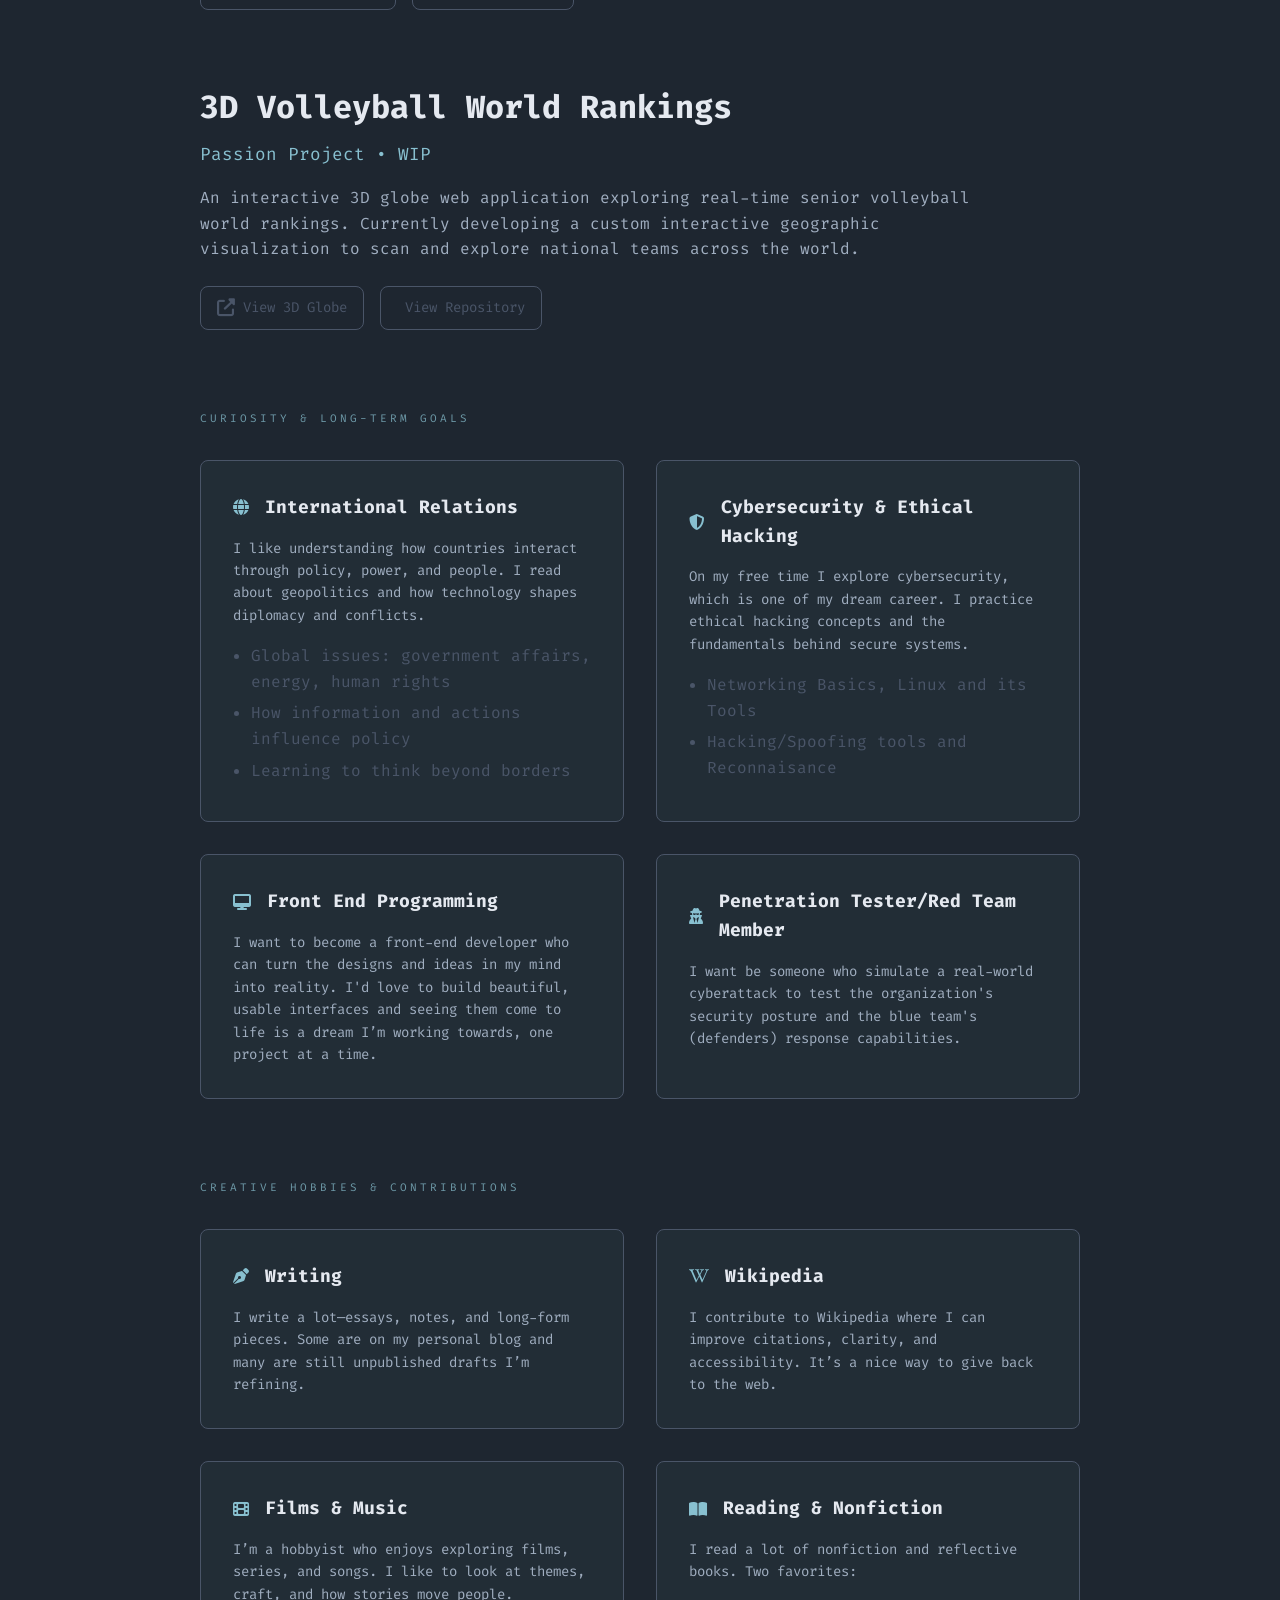
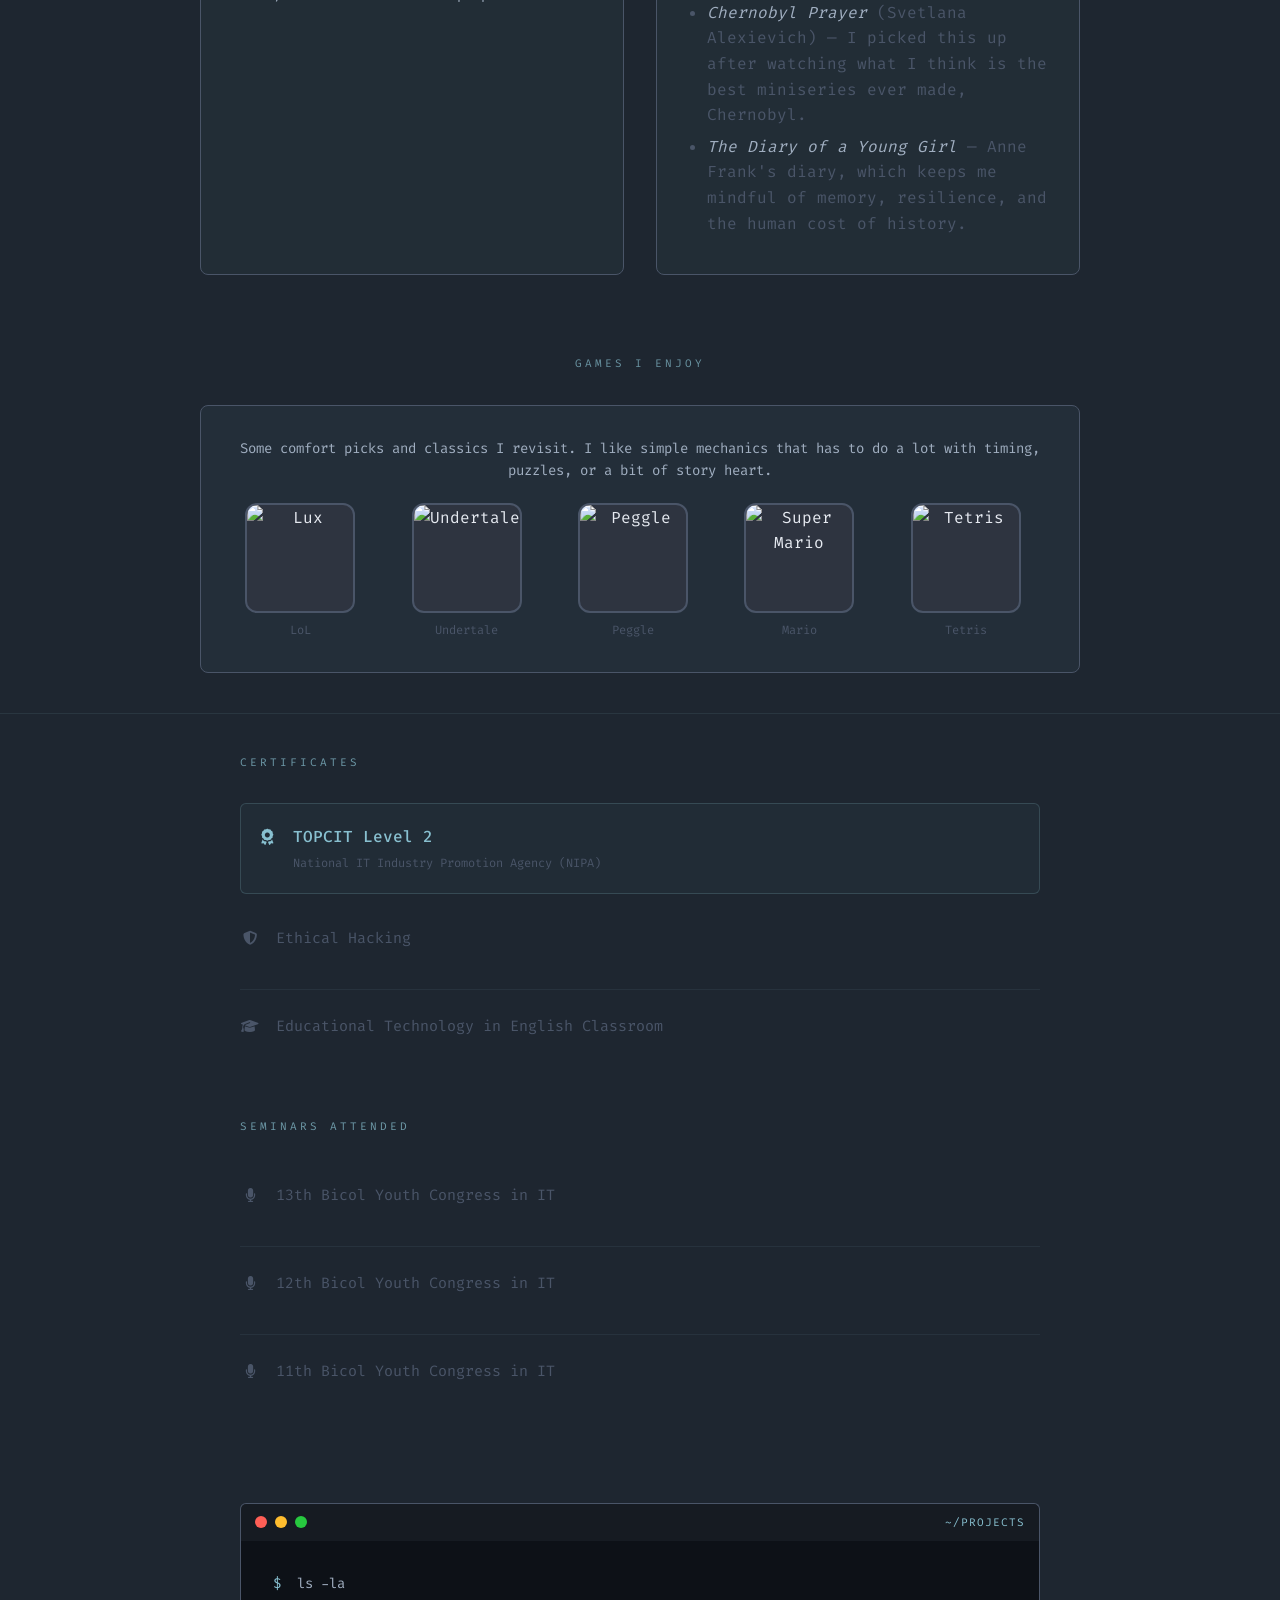
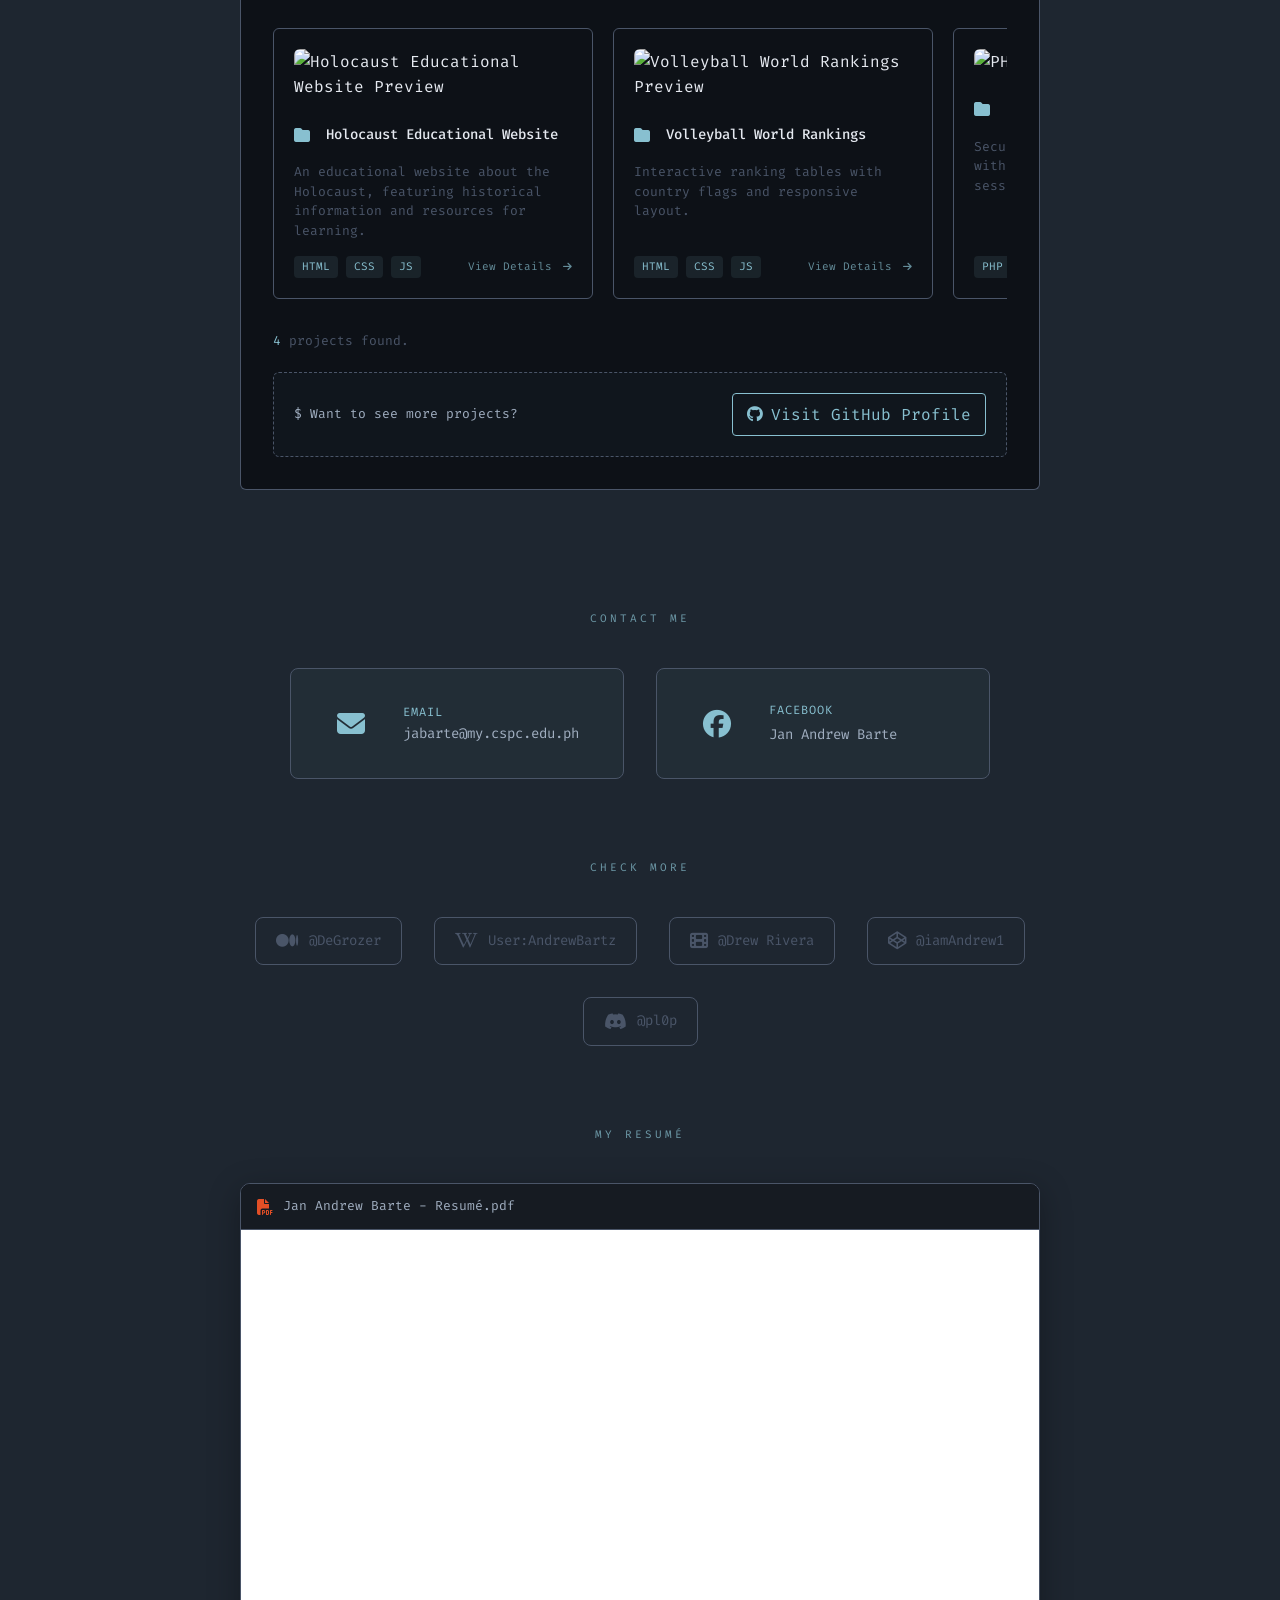
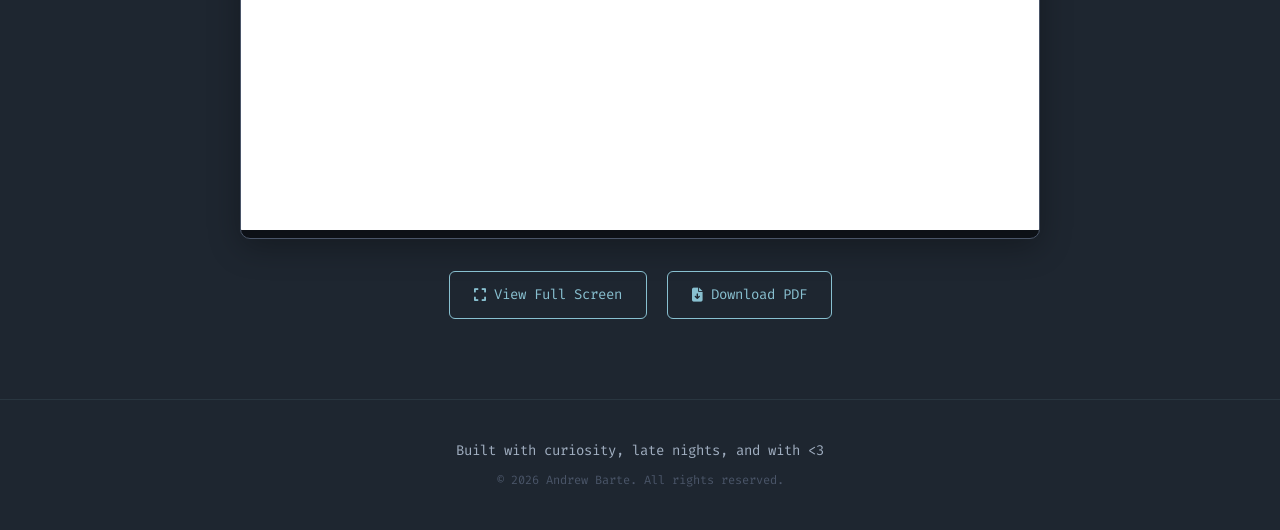
==== commit 151177d8: "Merge branch 'main' of https://github.com/DeGrozer/DeGrozer.github.io" ====
--- a/index.html
+++ b/index.html
@@ -494,6 +494,25 @@
                     </div>
                 </a>
                 
+                <a href="#" class="project-card" onclick="event.preventDefault(); openProjectModal('volleyball-world-rankings')">
+                    <div class="card-preview">
+                        <img src="https://opengraph.githubassets.com/1/DeGrozer/3dfivbranking/globe-lineart" alt="Volleyball World Rankings Preview">
+                    </div>
+                    <div class="card-header">
+                        <i class="fas fa-folder"></i>
+                        <span class="card-title">Volleyball World Rankings</span>
+                    </div>
+                    <p class="card-desc">Interactive ranking tables with country flags and responsive layout.</p>
+                    <div class="card-footer">
+                        <div class="card-tags">
+                            <span class="tag">HTML</span>
+                            <span class="tag">CSS</span>
+                            <span class="tag">JS</span>
+                        </div>
+                        <span class="read-more">View Details <i class="fas fa-arrow-right"></i></span>
+                    </div>
+                </a>
+                
                 <a href="#" class="project-card" onclick="event.preventDefault(); openProjectModal('php-login-system')">
                     <div class="card-preview">
                         <img src="https://opengraph.githubassets.com/1/DeGrozer/php-login-system" alt="PHP Login System Preview">
@@ -676,4 +695,4 @@
 </body>
 </html>
  
- + 
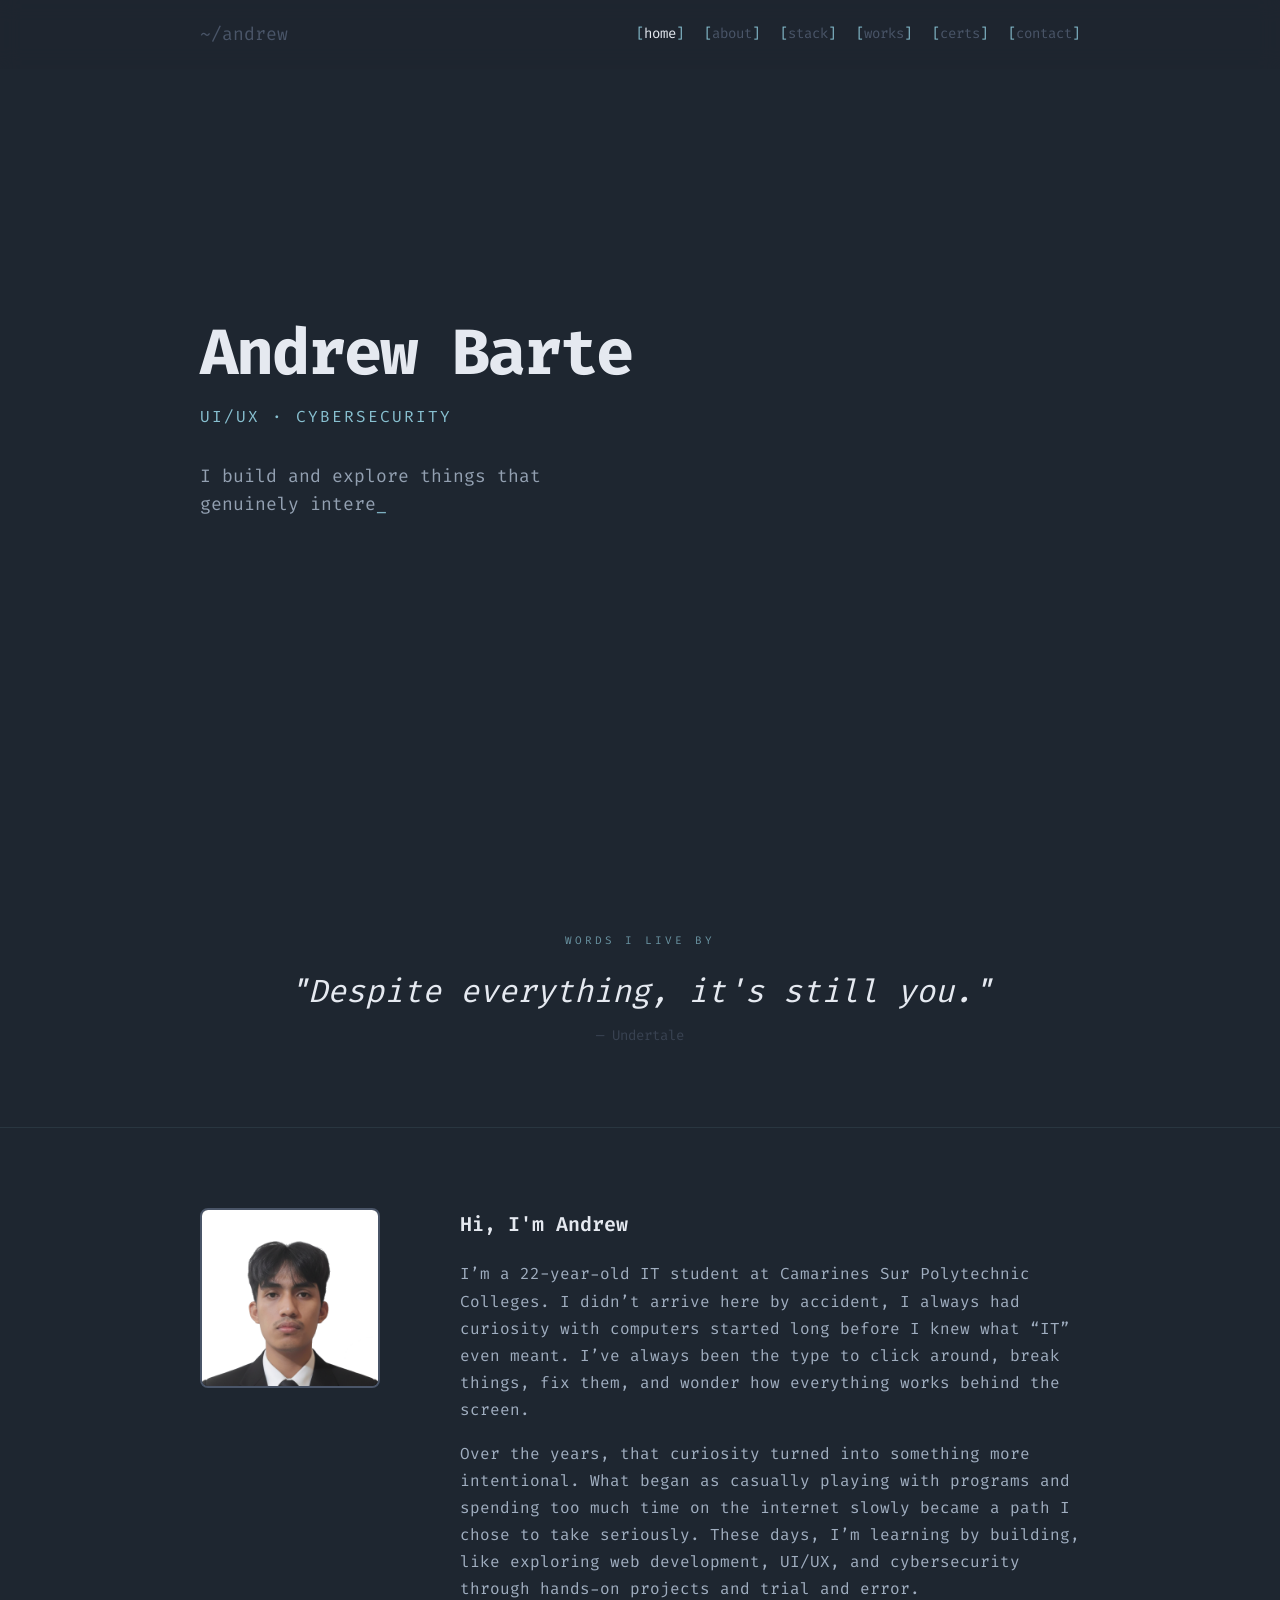
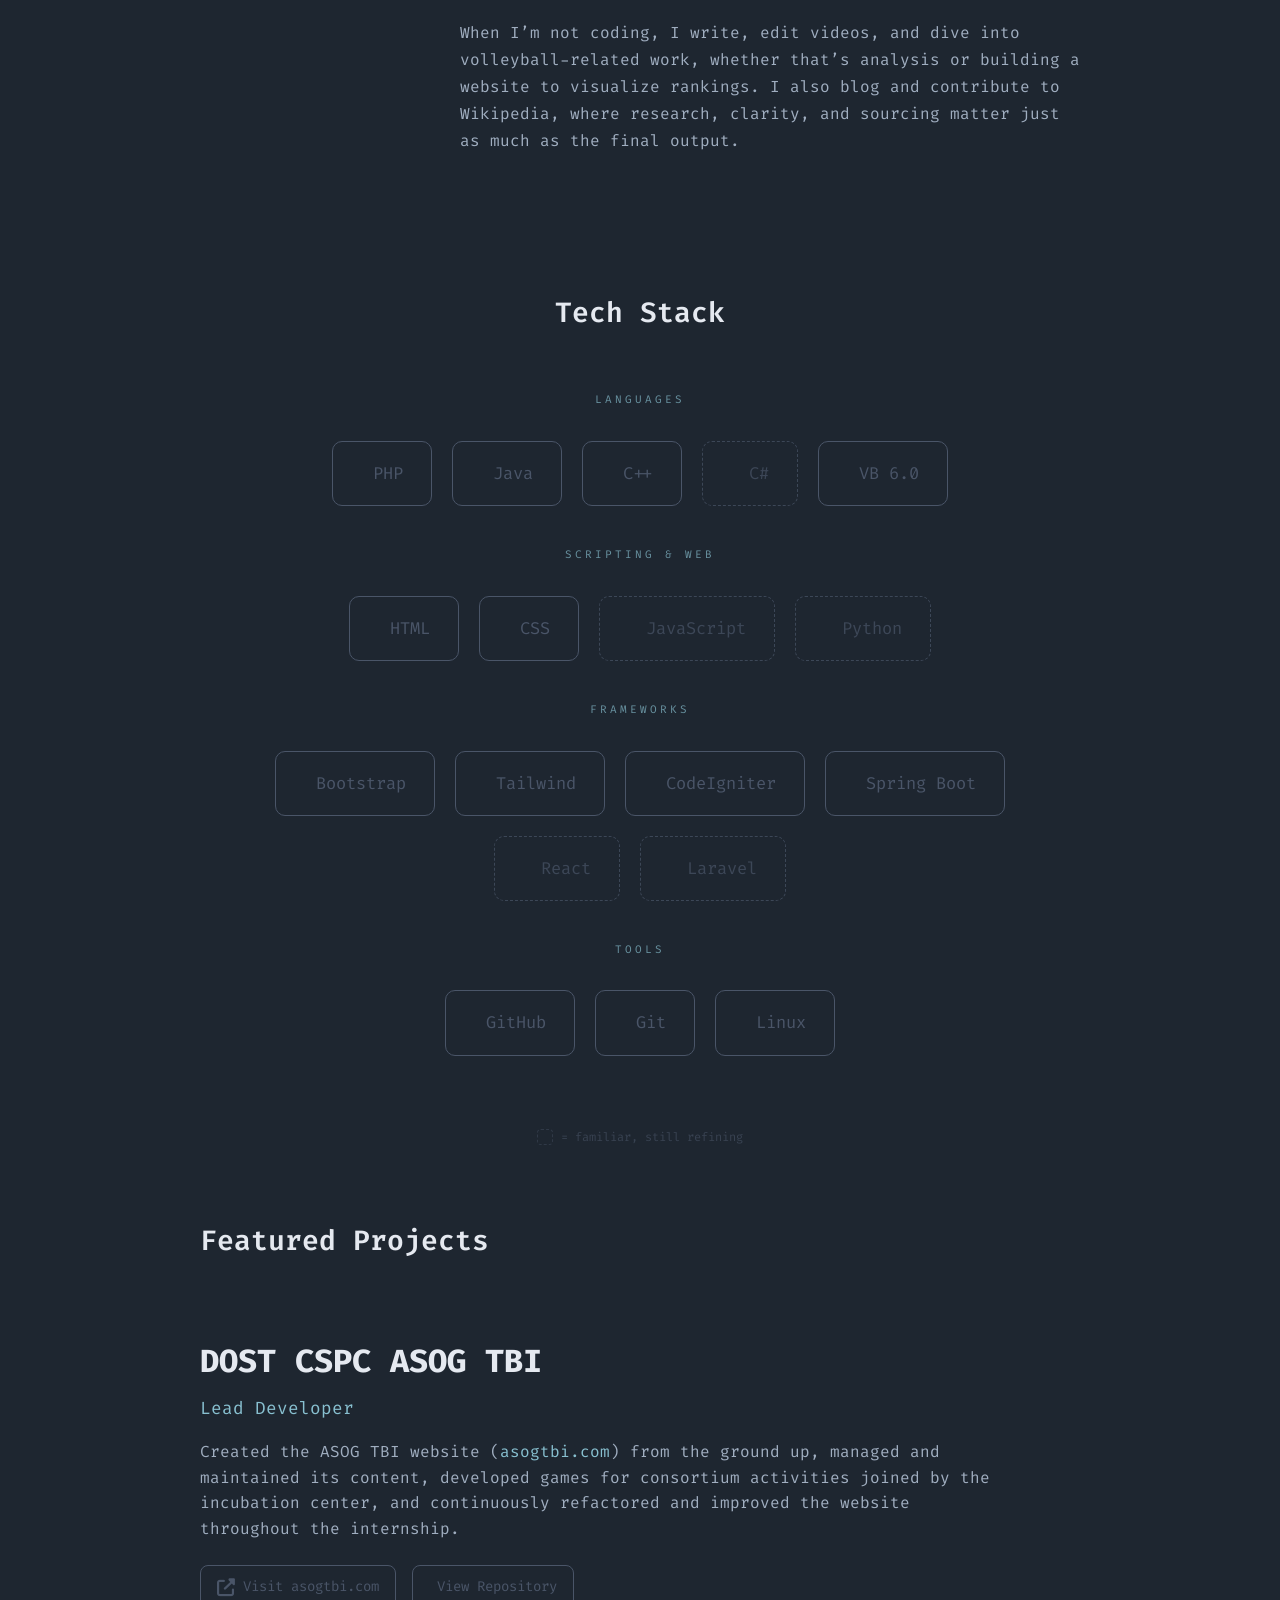
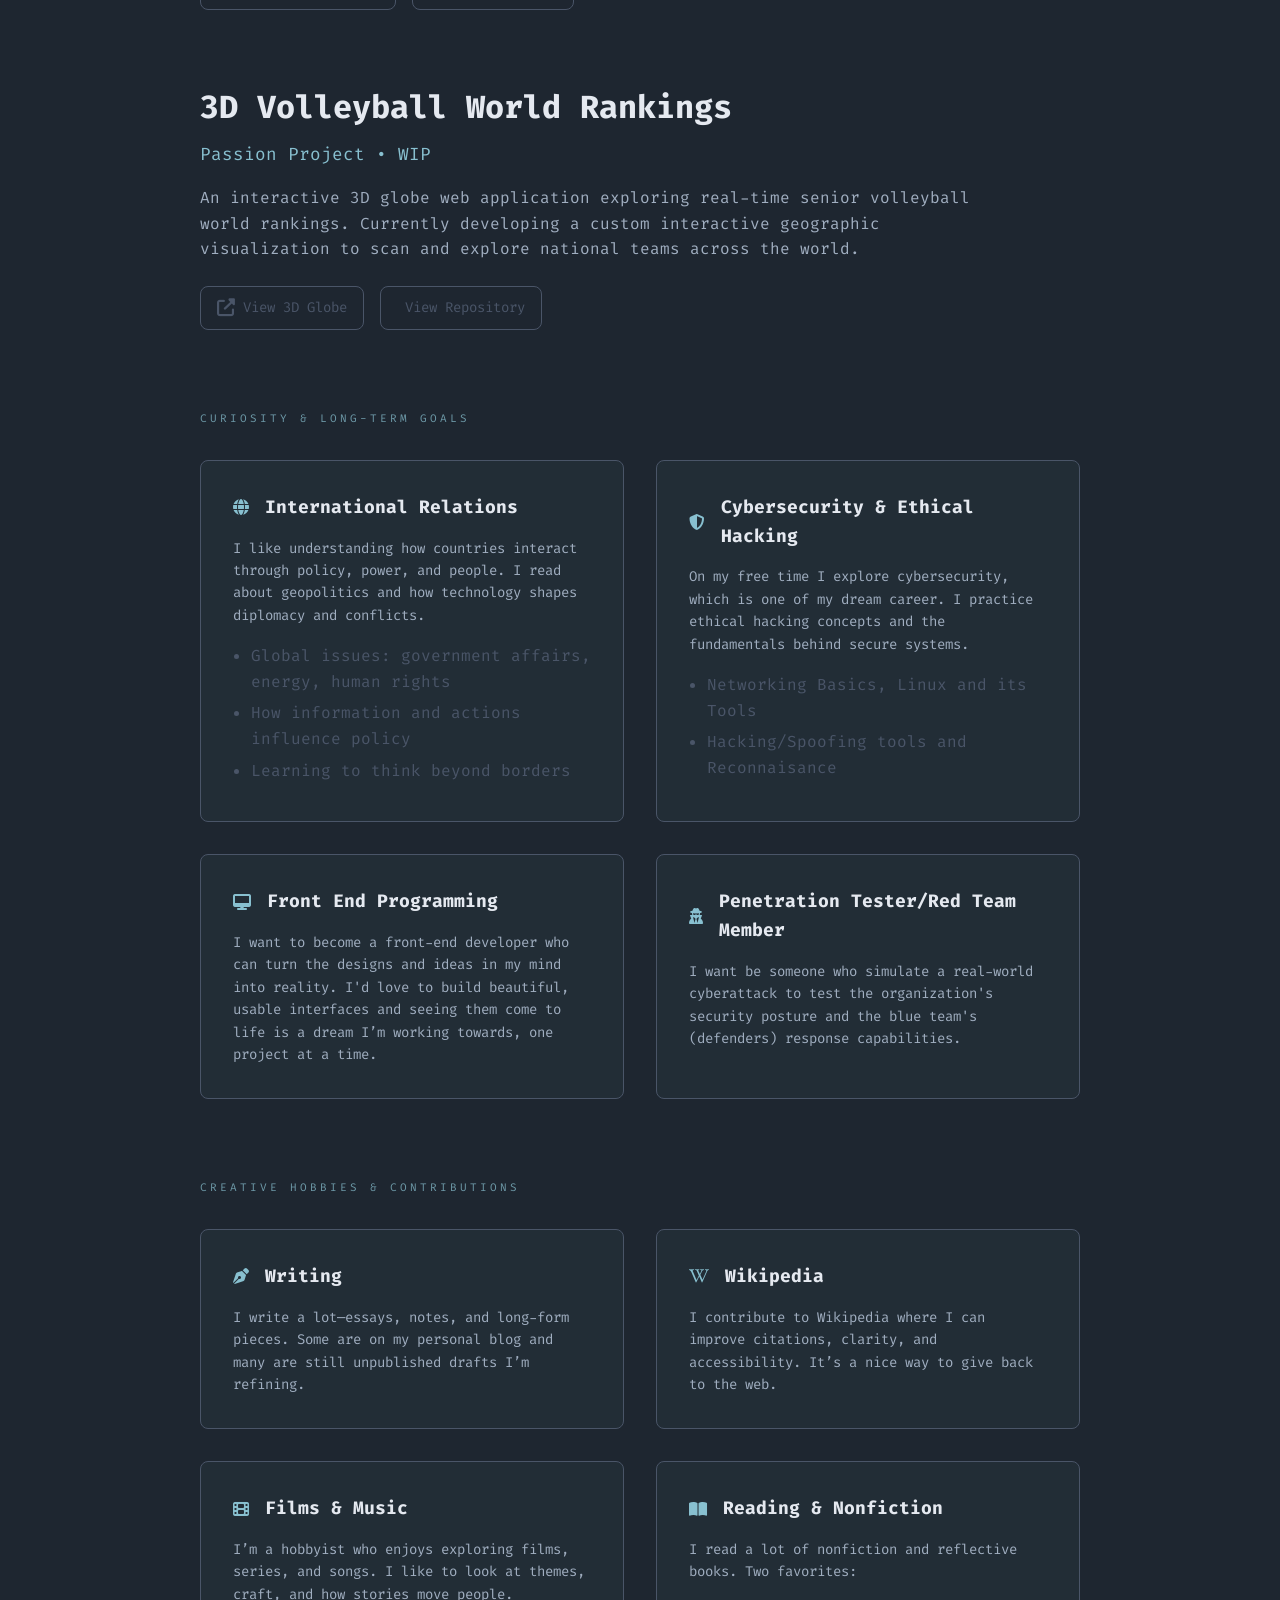
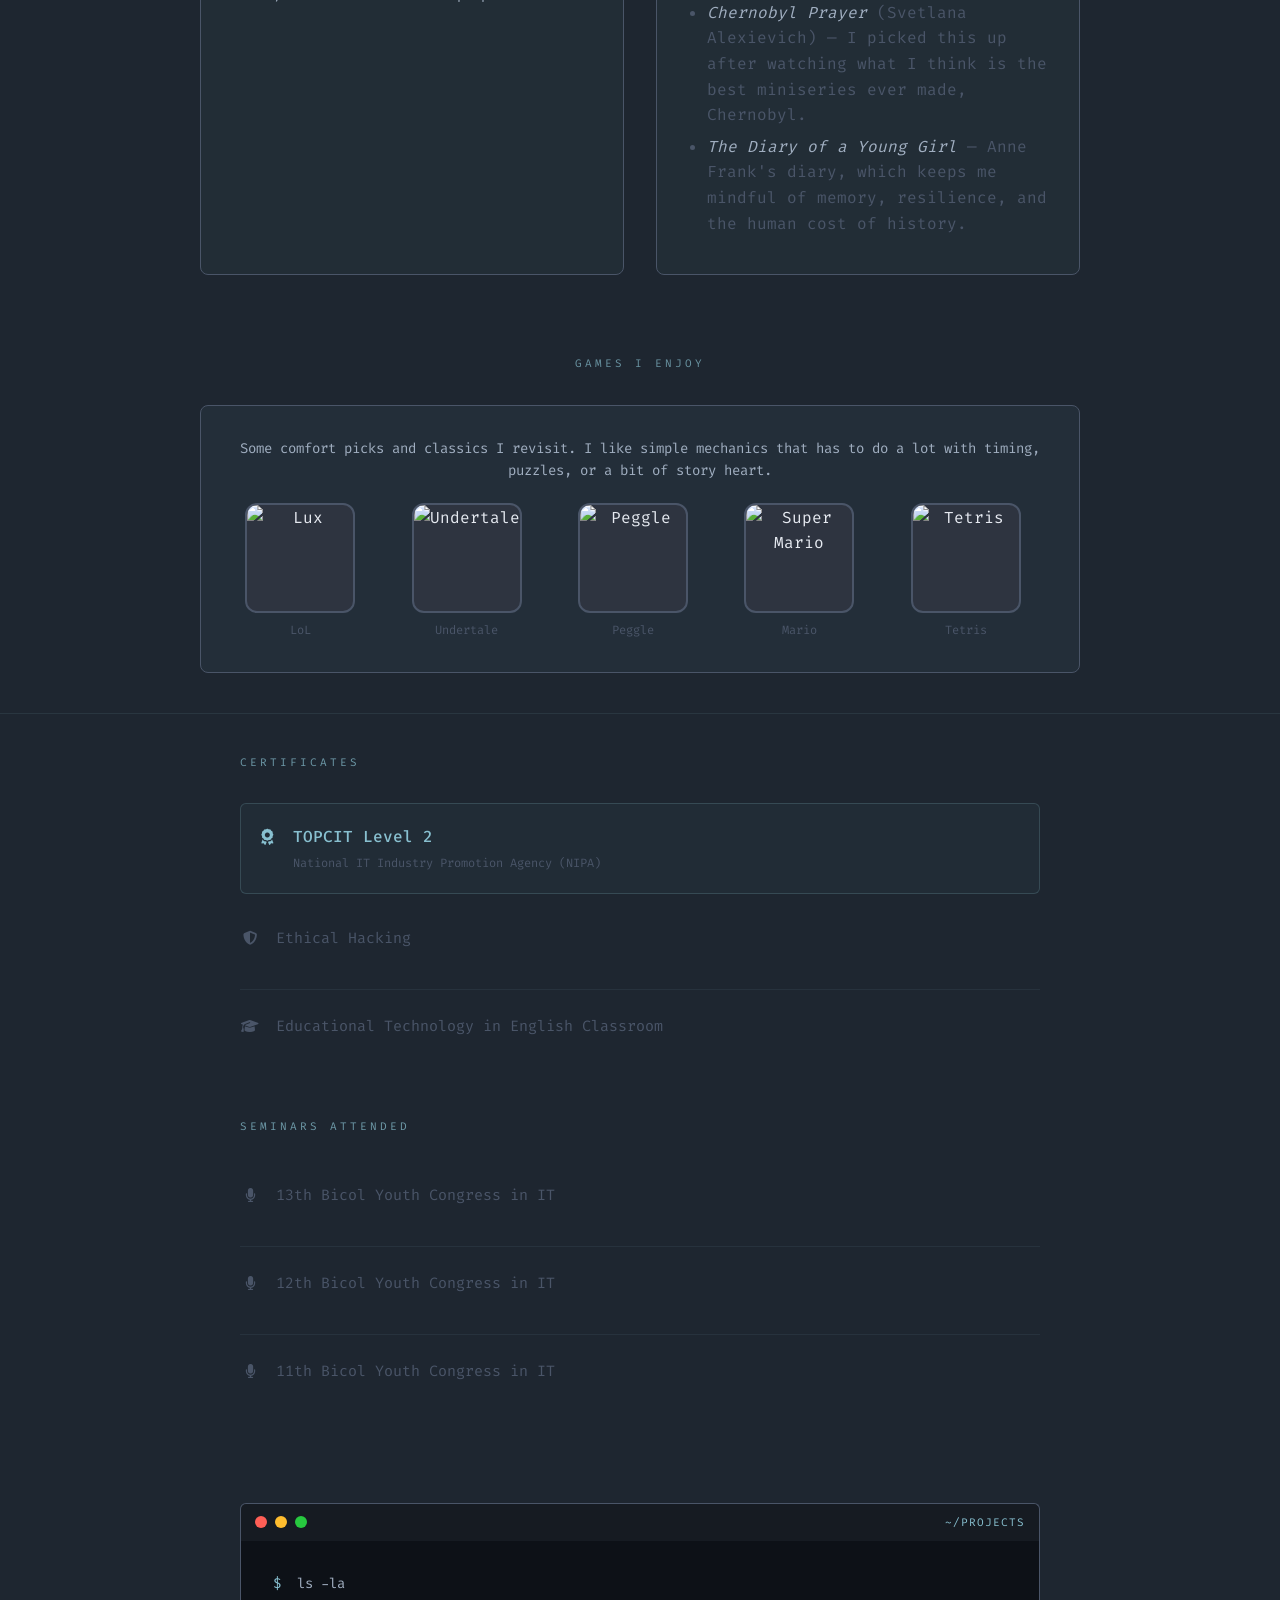
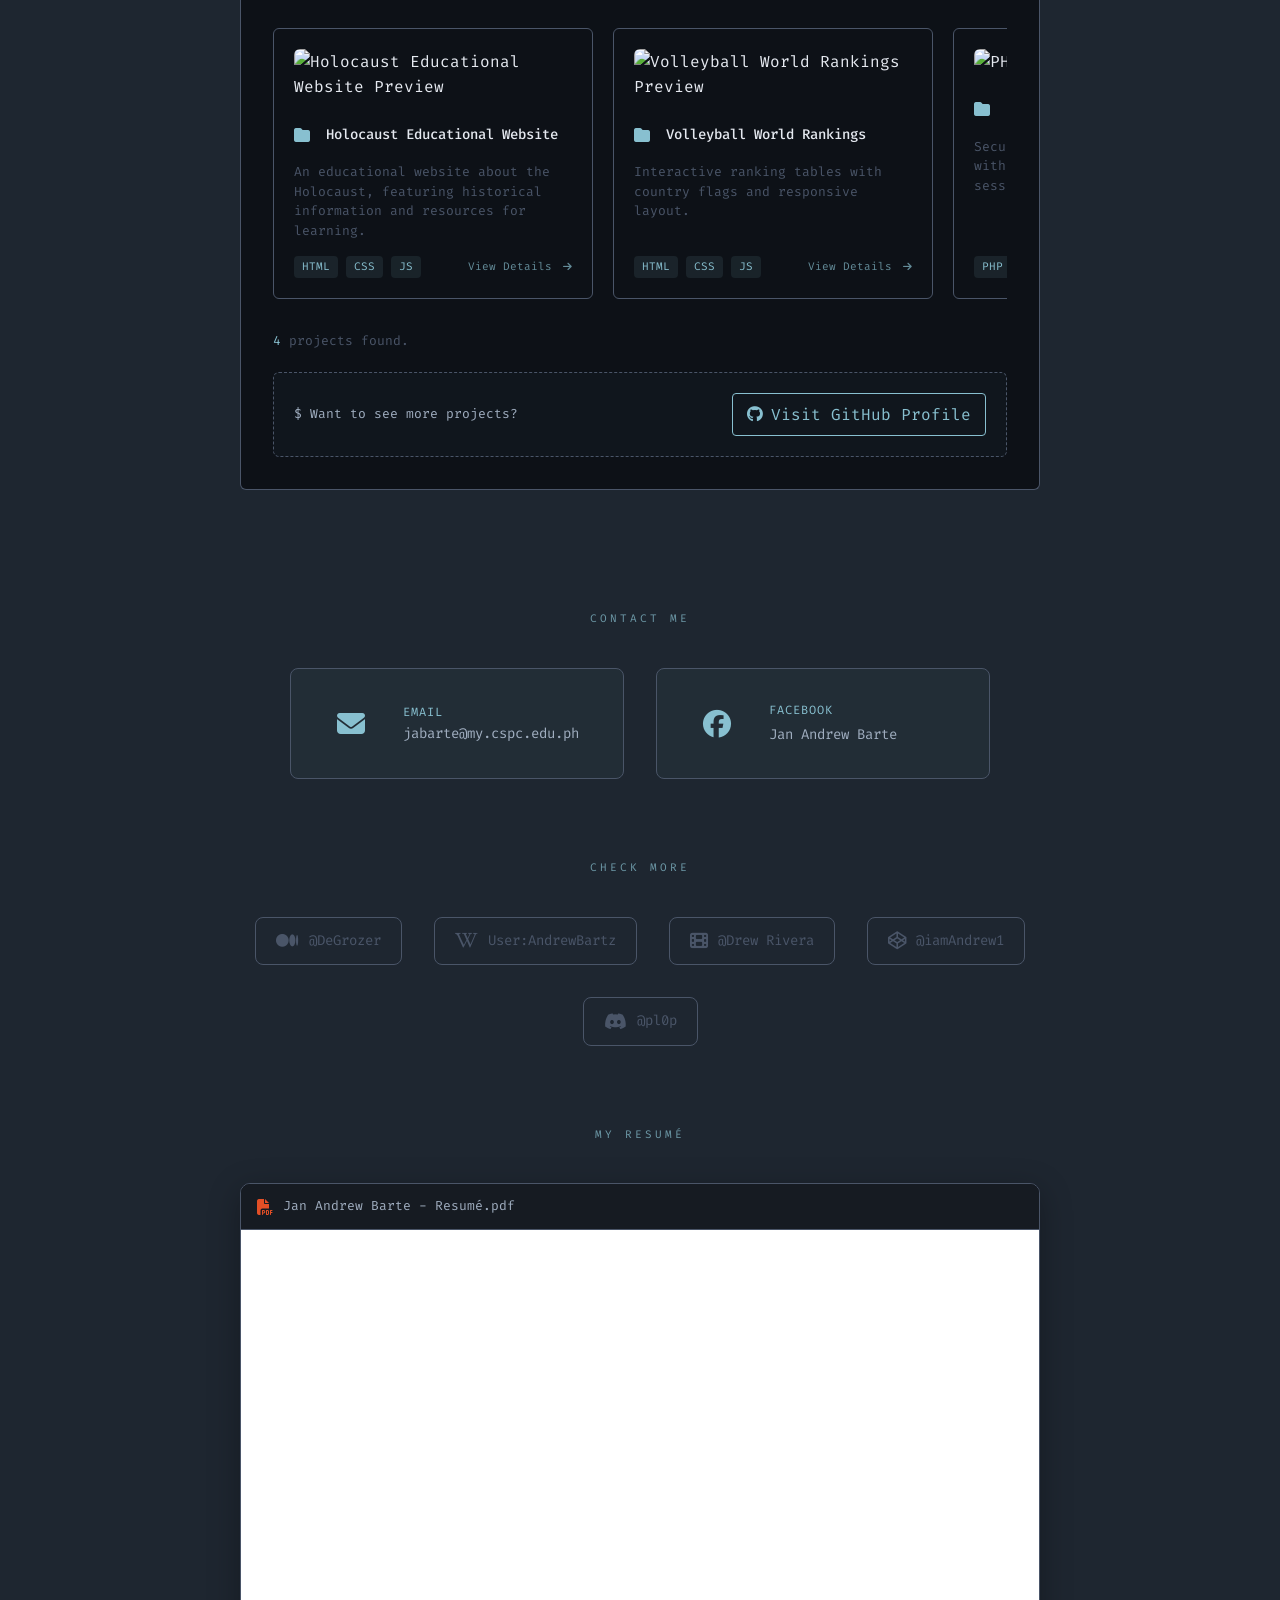
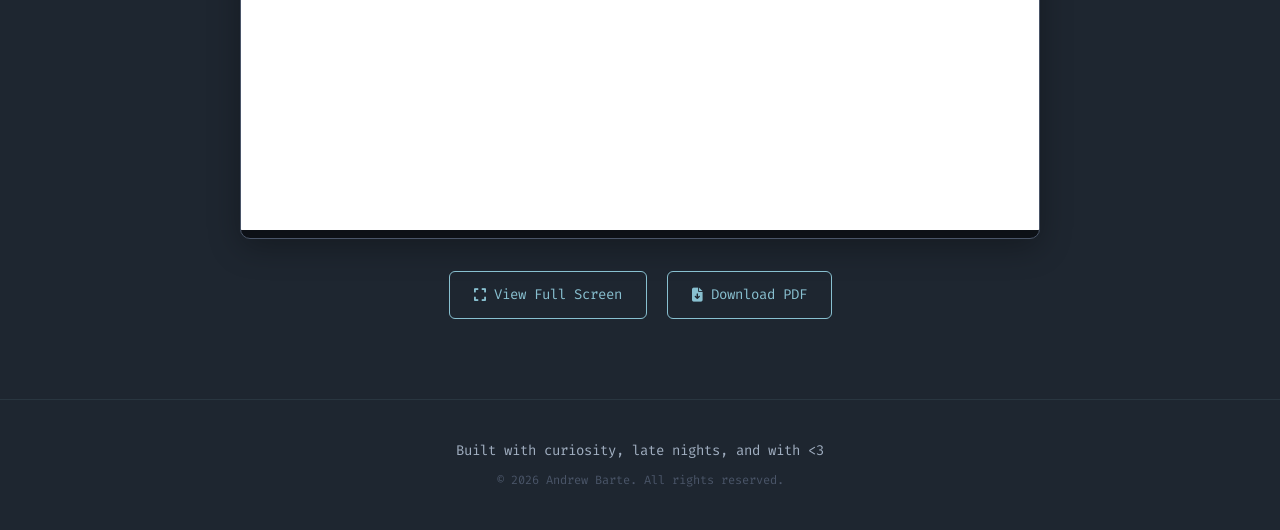
==== commit bab8f396: "--fixes on the mobile responsive aspect of the simple html portfolio from scratch" ====
--- a/index.html
+++ b/index.html
@@ -17,6 +17,7 @@
     <link rel="preconnect" href="https://fonts.gstatic.com" crossorigin>
     <link href="https://fonts.googleapis.com/css2?family=Fira+Code:wght@300..700&display=swap" rel="stylesheet">
     <link href="https://fonts.googleapis.com/css2?family=Press+Start+2P&display=swap" rel="stylesheet">
+    <link href="https://fonts.cdnfonts.com/css/jetbrains-mono" rel="stylesheet">
 
     <!-- SOCIAL MEDIA -->
     <link rel="stylesheet" href="https://cdnjs.cloudflare.com/ajax/libs/font-awesome/6.5.0/css/all.min.css">
@@ -28,15 +29,21 @@
 <body>
     <div class="progress-bar"></div>
     <header>
+        <button class="nav-toggle" type="button" aria-label="Toggle navigation" aria-expanded="false" aria-controls="siteNav">
+            <span class="nav-toggle-line"></span>
+            <span class="nav-toggle-line"></span>
+            <span class="nav-toggle-line"></span>
+        </button>
         <div class="logo">~/andrew</div>
-        <nav>
-            <a href="#home"><span class="nav-symbol">[</span>home<span class="nav-symbol">]</span></a>
-            <a href="#aboutme"><span class="nav-symbol">[</span>about<span class="nav-symbol">]</span></a>
-            <a href="#techstack"><span class="nav-symbol">[</span>stack<span class="nav-symbol">]</span></a>
-            <a href="#works"><span class="nav-symbol">[</span>works<span class="nav-symbol">]</span></a>
-            <a href="#seminars"><span class="nav-symbol">[</span>certs<span class="nav-symbol">]</span></a>
-            <a href="#contacts"><span class="nav-symbol">[</span>contact<span class="nav-symbol">]</span></a>
+        <nav class="site-nav" id="siteNav">
+            <a href="#home" class="nav-link active" data-section="home"><span class="nav-symbol">[</span>home<span class="nav-symbol">]</span></a>
+            <a href="#aboutme" class="nav-link" data-section="aboutme"><span class="nav-symbol">[</span>about<span class="nav-symbol">]</span></a>
+            <a href="#techstack" class="nav-link" data-section="techstack"><span class="nav-symbol">[</span>stack<span class="nav-symbol">]</span></a>
+            <a href="#works" class="nav-link" data-section="works"><span class="nav-symbol">[</span>works<span class="nav-symbol">]</span></a>
+            <a href="#seminars" class="nav-link" data-section="seminars"><span class="nav-symbol">[</span>certs<span class="nav-symbol">]</span></a>
+            <a href="#contacts" class="nav-link" data-section="contacts"><span class="nav-symbol">[</span>contact<span class="nav-symbol">]</span></a>
         </nav>
+        <div class="nav-overlay" id="navOverlay"></div>
     </header>
     
 
--- a/assets/css/index.css
+++ b/assets/css/index.css
@@ -149,18 +149,30 @@
     color: var(--text-muted);
 }
 
-nav {
+.site-nav {
     display: flex;
     gap: var(--space-md);
 }
 
-nav a {
+.site-nav a,
+.site-nav .nav-link {
     font-size: 14px;
     color: var(--text-muted);
 }
 
-nav a .nav-symbol {
-    color: var(--accent);
+.site-nav a .nav-symbol,
+.site-nav .nav-link .nav-symbol {
+    color: var(--accent);
+}
+
+.nav-link.active {
+    color: var(--text-primary);
+}
+
+.nav-toggle,
+.nav-close,
+.nav-overlay {
+    display: none;
 }
 
 /* ========================================
@@ -1026,14 +1038,18 @@
 
 .card-footer {
     display: flex;
-    justify-content: space-between;
-    align-items: center;
+    align-items: center;
+    gap: 8px;
+    flex-wrap: wrap;
     margin-top: auto;
+    width: 100%;
 }
 
 .card-tags {
     display: flex;
+    flex-wrap: wrap;
     gap: var(--space-xs);
+    margin-right: auto;
 }
 
 .read-more {
@@ -1041,6 +1057,7 @@
     color: var(--accent);
     opacity: 0.7;
     transition: opacity var(--transition-normal);
+    margin-left: auto;
 }
 
 .read-more i {
@@ -1111,9 +1128,17 @@
 }
 /* Responsive works */
 @media (max-width: 768px) {
+    .project-cards {
+        flex-direction: column;
+        overflow: visible;
+    }
+
     .project-card {
         flex-direction: column;
         align-items: flex-start;
+        min-width: 0;
+        width: 100%;
+        max-width: 100%;
     }
     
     .card-header {
@@ -1158,22 +1183,132 @@
         --fs-2xl: 32px;
         --section-margin: 40px;
     }
+
+    body.nav-open {
+        overflow: hidden;
+    }
     
     header {
+        justify-content: center;
+        min-height: 64px;
+        padding: var(--space-sm) var(--padding-mobile);
+    }
+
+    .nav-toggle {
+        position: absolute;
+        left: var(--padding-mobile);
+        top: 50%;
+        transform: translateY(-50%);
+        display: inline-flex;
         flex-direction: column;
-        gap: var(--space-md);
-    }
-    
-    nav {
-        gap: var(--space-sm);
-    }
-    
-    nav a {
-        font-size: var(--fs-xs);
-    }
-    
+        align-items: center;
+        justify-content: center;
+        gap: 6px;
+        width: 38px;
+        height: 30px;
+        border: none;
+        background: transparent;
+        color: var(--accent);
+        padding: 0;
+        z-index: 1002;
+        cursor: pointer;
+        transition: opacity 0.2s ease, transform 0.2s ease;
+    }
+
+    .nav-toggle.active {
+        opacity: 0;
+        transform: translateY(-50%) scale(0.95);
+        pointer-events: none;
+    }
+
+    .nav-toggle-line {
+        display: block;
+        width: 22px;
+        height: 2px;
+        background: currentColor;
+        border-radius: 999px;
+        box-shadow: 0 0 0 1px rgba(136, 192, 208, 0.08);
+    }
+
     .logo {
         font-size: var(--fs-sm);
+        margin: 0 auto;
+    }
+
+    .site-nav {
+        position: fixed;
+        top: 0;
+        left: 0;
+        bottom: 0;
+        width: min(30vw, 320px);
+        max-width: 320px;
+        height: 100dvh;
+        padding: 84px 18px 24px;
+        flex-direction: column;
+        gap: 10px;
+        background: linear-gradient(135deg, rgba(10, 14, 20, 0.98) 0%, rgba(16, 24, 34, 0.98) 100%);
+        border-right: 1px solid rgba(136, 192, 208, 0.24);
+        transform: translateX(-100%);
+        transition: transform 0.25s ease;
+        z-index: 1100;
+        box-shadow: 16px 0 34px rgba(0, 0, 0, 0.35);
+        backdrop-filter: blur(12px);
+        overflow-y: auto;
+        font-family: 'JetBrains Mono', monospace;
+        isolation: isolate;
+    }
+
+    .site-nav::before {
+        content: '';
+        position: absolute;
+        inset: 0;
+        background-image:
+            linear-gradient(rgba(136, 192, 208, 0.06) 1px, transparent 1px),
+            linear-gradient(90deg, rgba(136, 192, 208, 0.06) 1px, transparent 1px);
+        background-size: 24px 24px;
+        opacity: 0.45;
+        pointer-events: none;
+        z-index: -1;
+    }
+
+    .site-nav.active {
+        transform: translateX(0);
+    }
+
+    .nav-link {
+        display: flex;
+        align-items: center;
+        gap: 8px;
+        padding: 11px 12px;
+        border-left: 2px solid transparent;
+        border-radius: 0 8px 8px 0;
+        color: var(--text-secondary);
+        font-size: 13px;
+        margin-left: -2px;
+        letter-spacing: 0.04em;
+    }
+
+    .nav-link.active,
+    .nav-link:hover {
+        color: var(--text-primary);
+        background: rgba(136, 192, 208, 0.11);
+        border-left-color: var(--accent);
+    }
+
+    .nav-overlay {
+        display: block;
+        position: fixed;
+        inset: 0;
+        background: rgba(0, 0, 0, 0.58);
+        opacity: 0;
+        visibility: hidden;
+        transition: all 0.25s ease;
+        z-index: 1050;
+    }
+
+    .nav-overlay.active {
+        opacity: 1;
+        visibility: visible;
     }
 
     .intro {
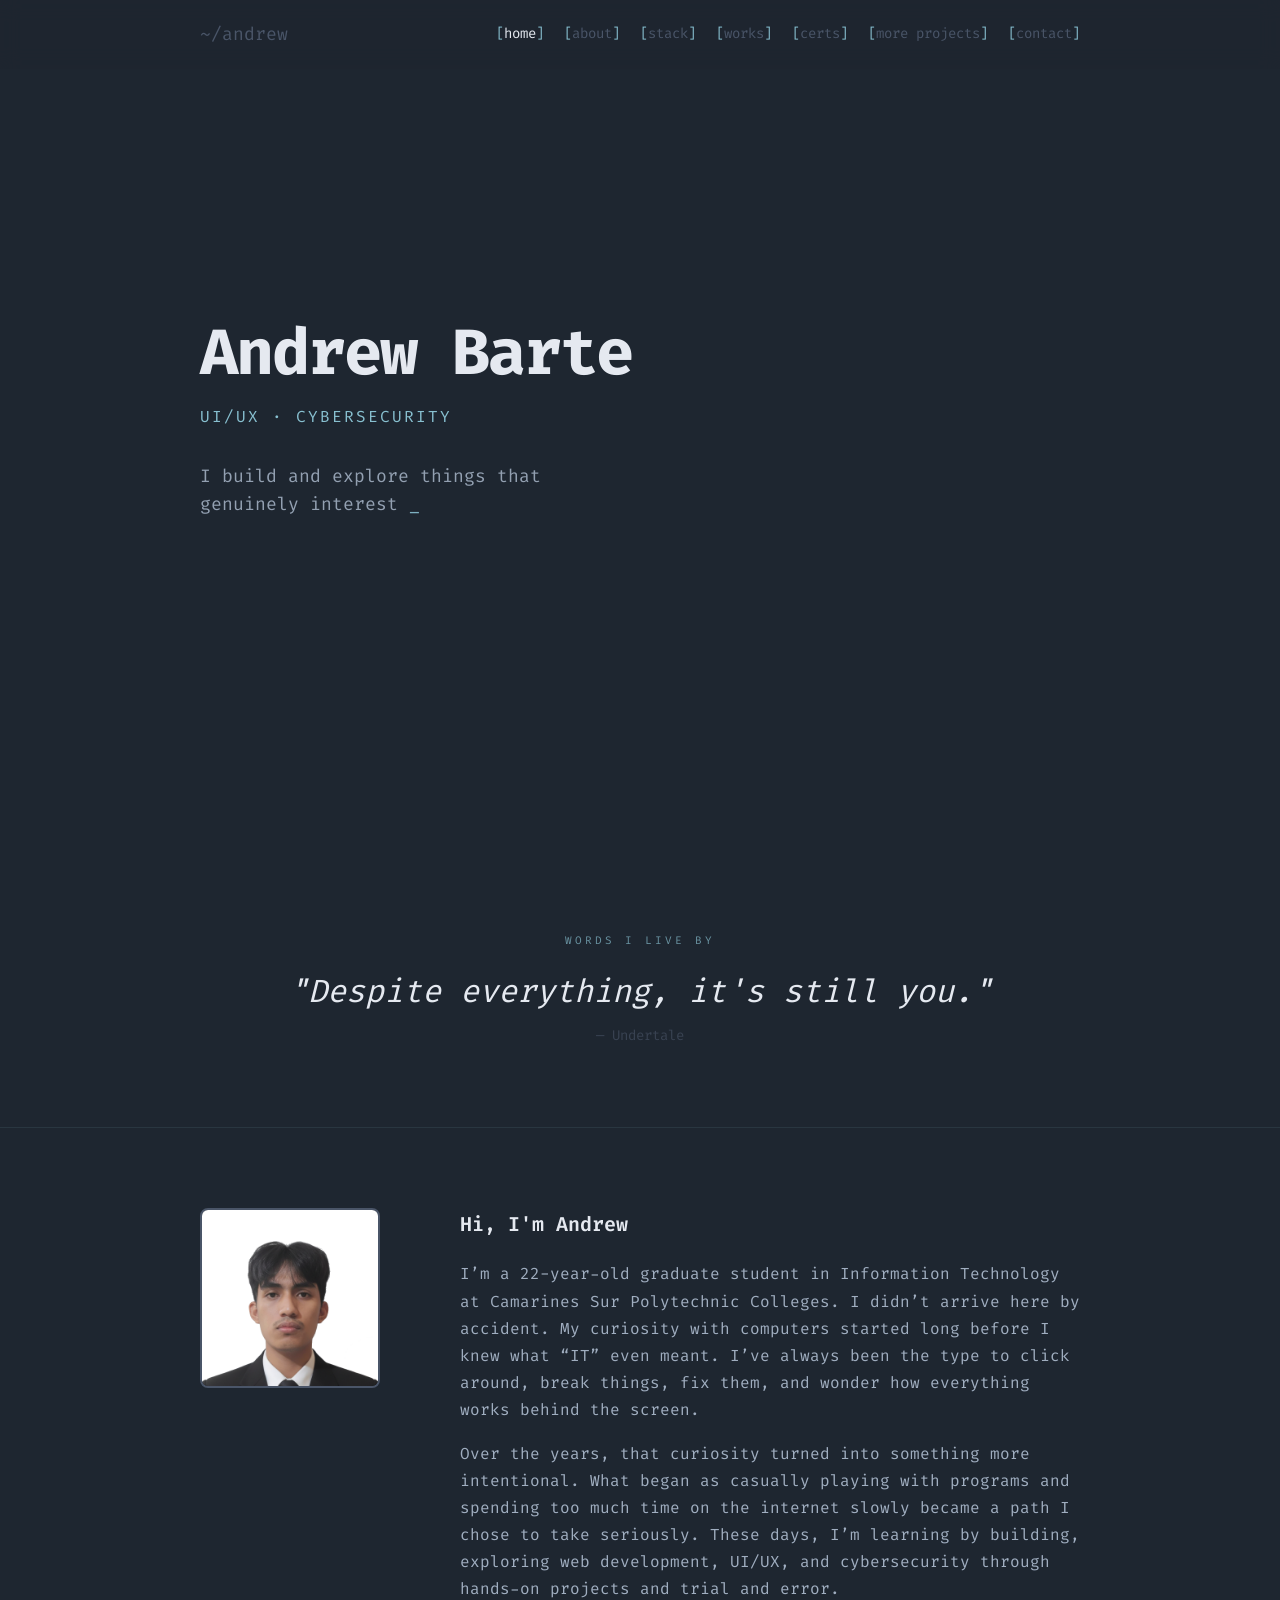
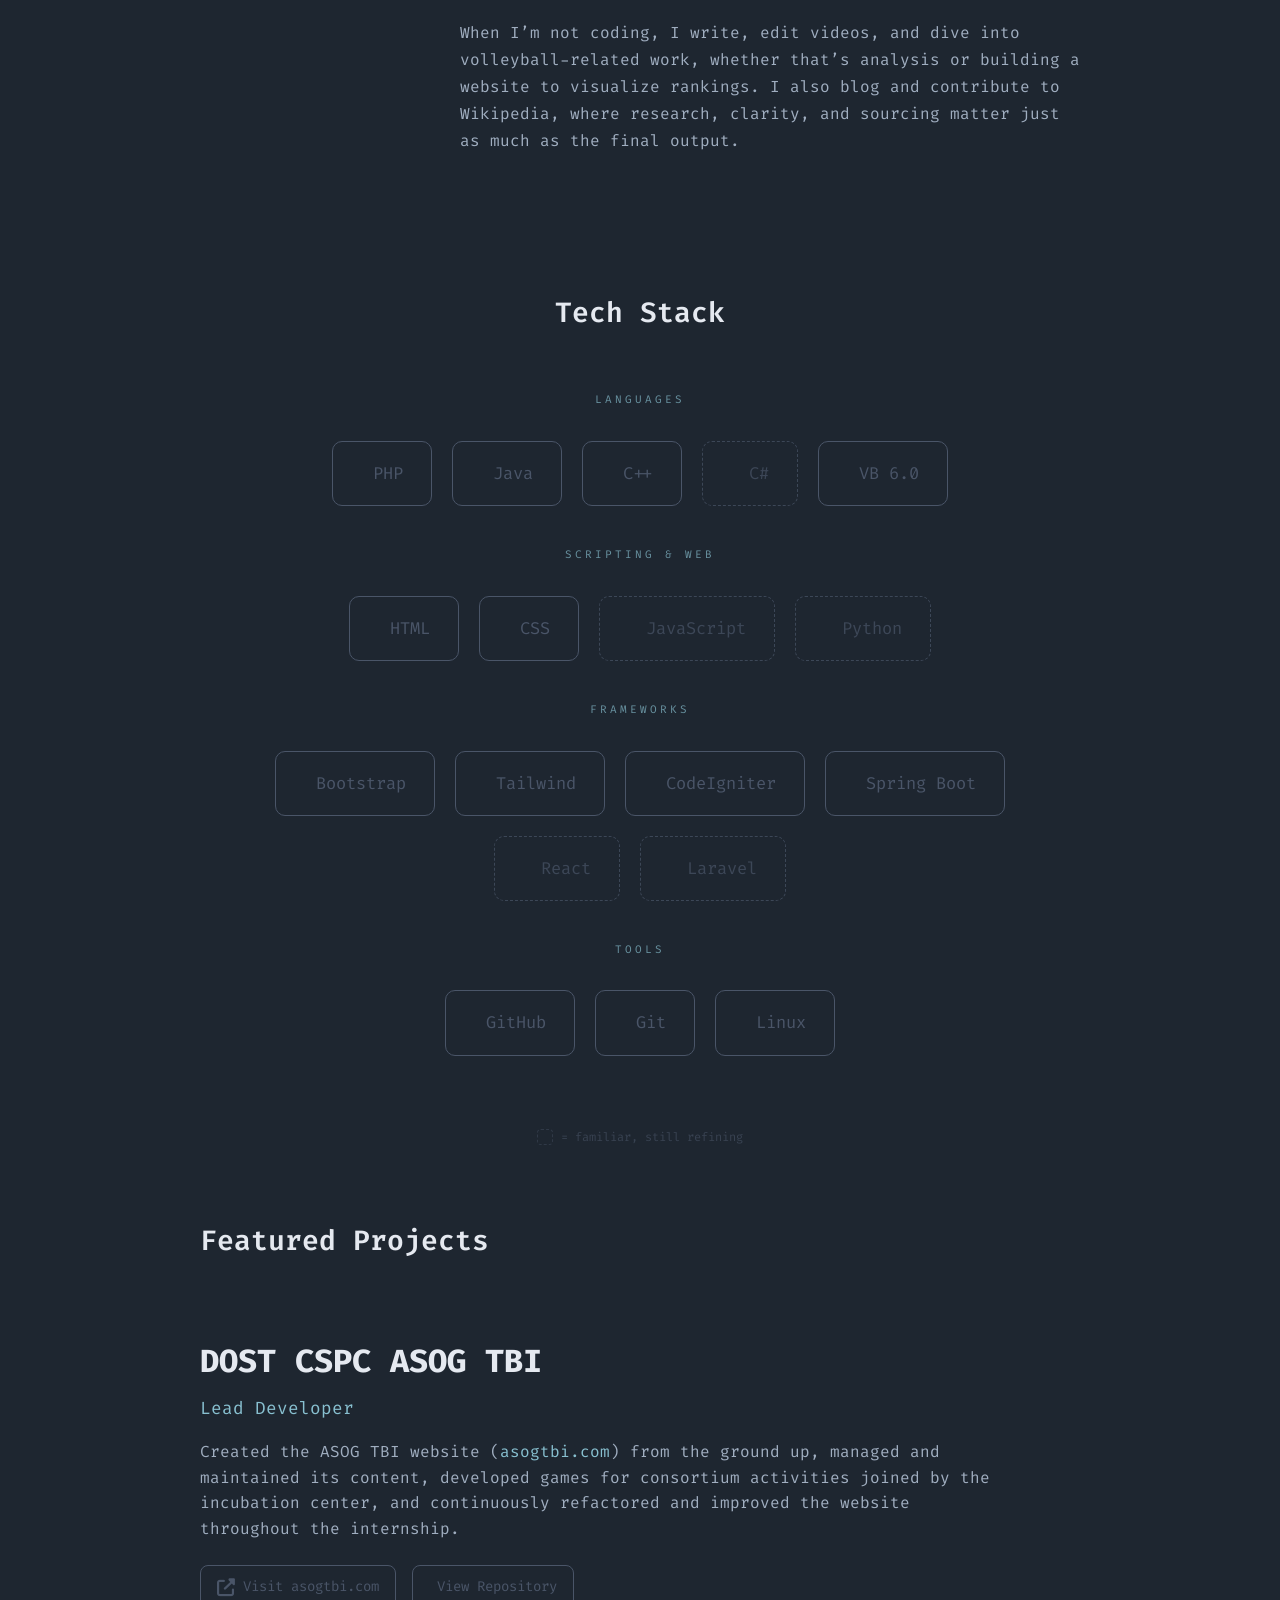
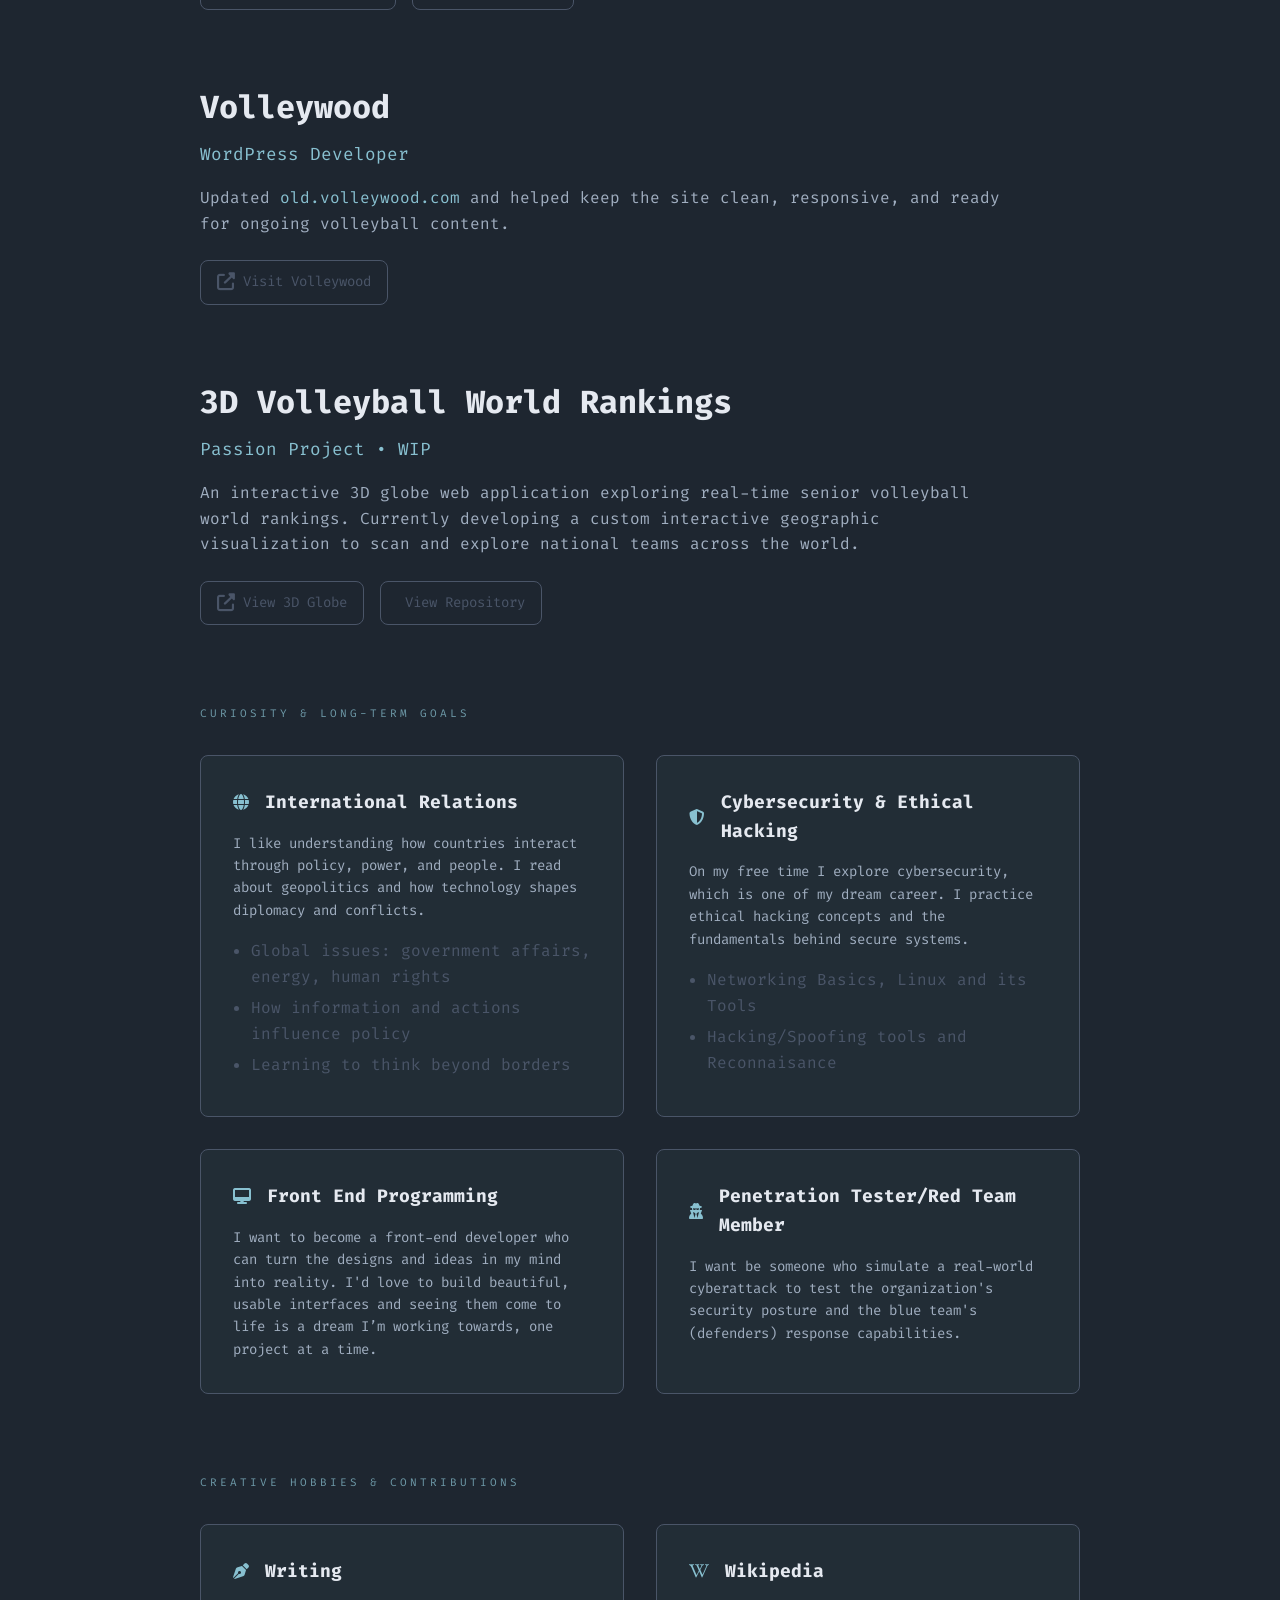
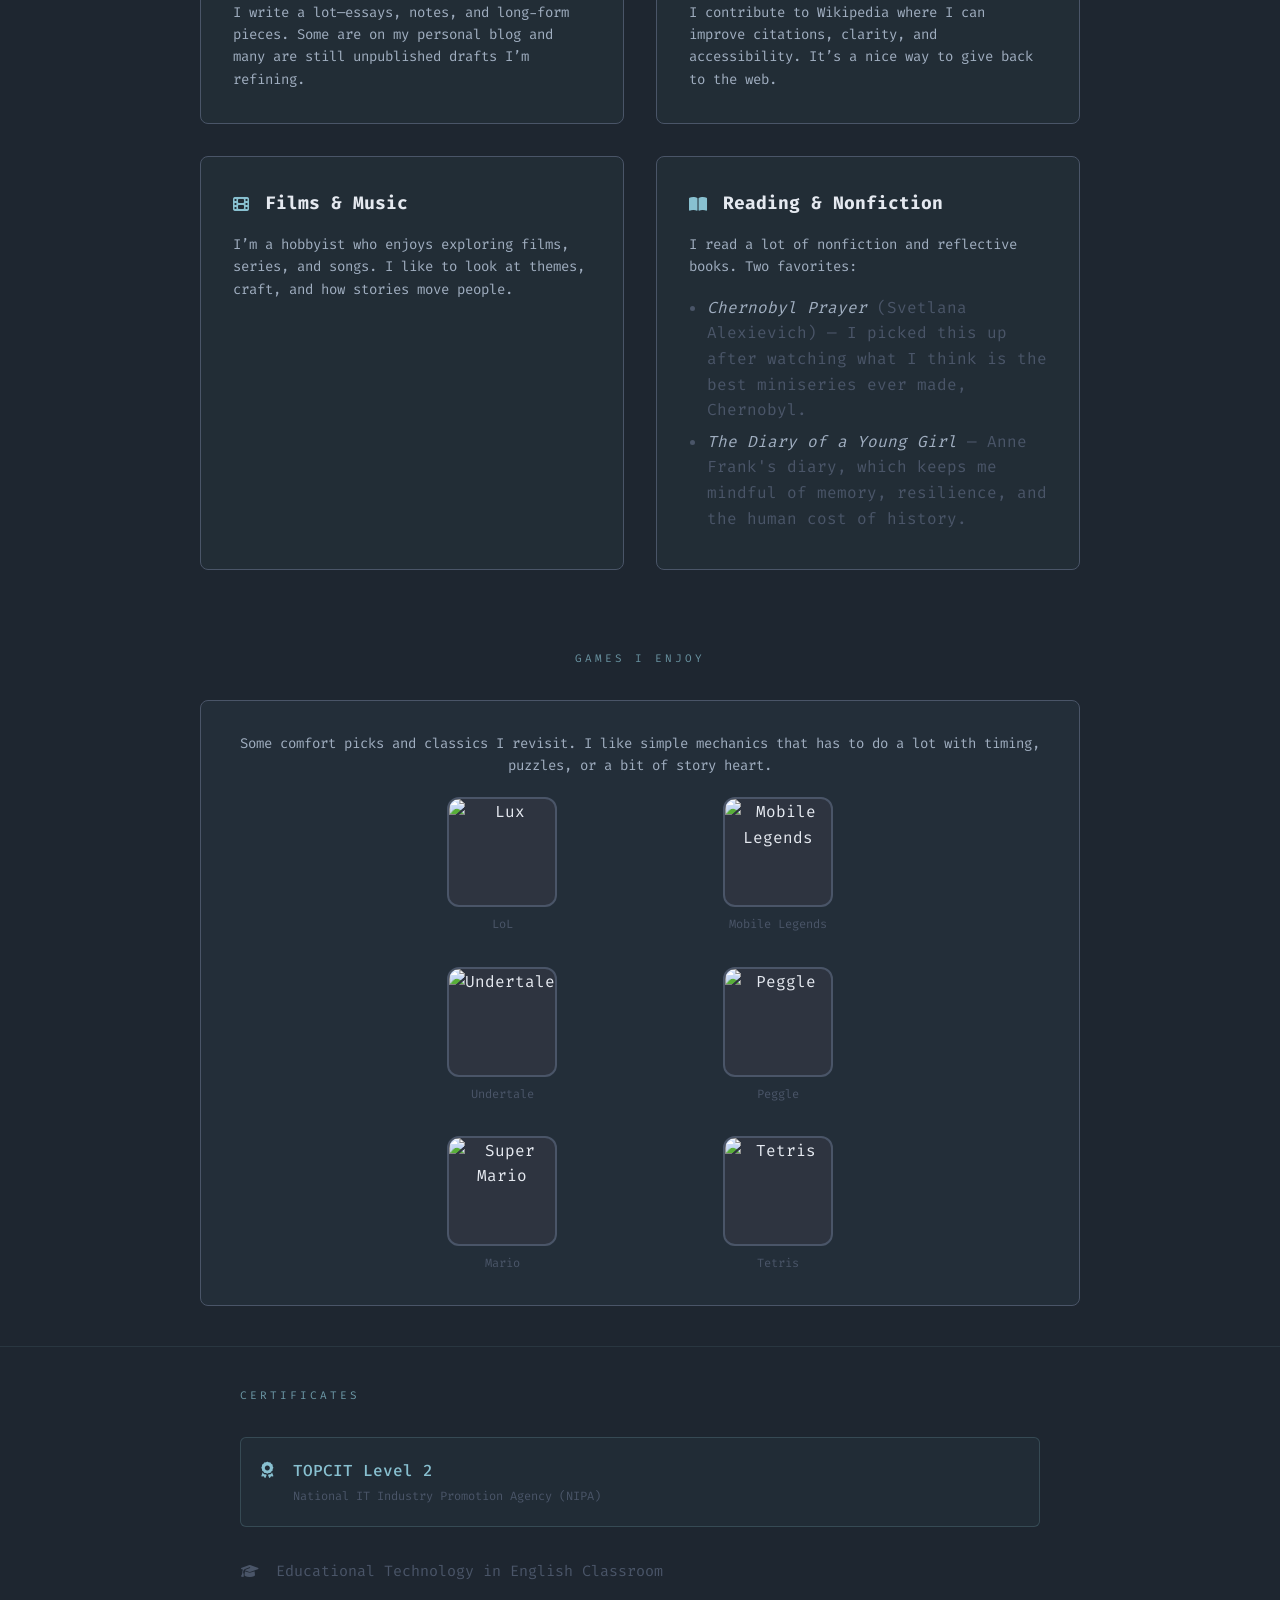
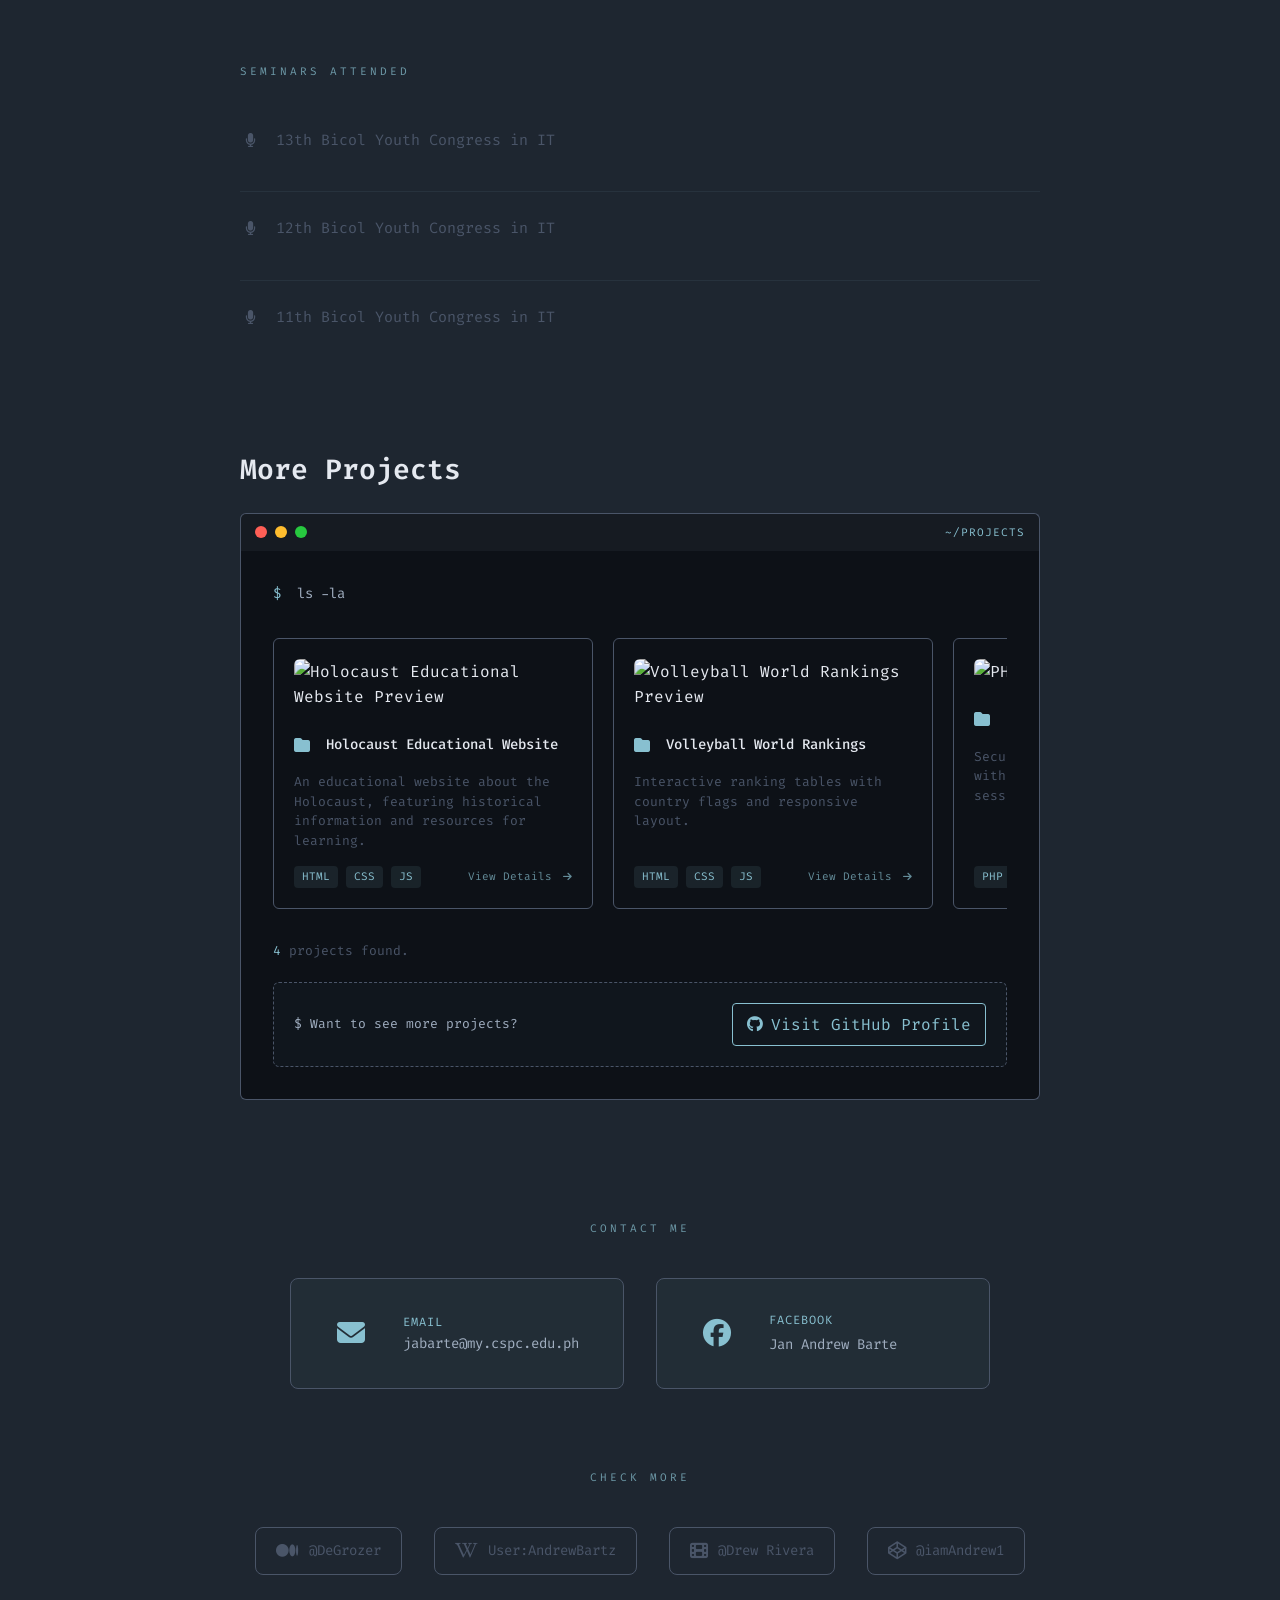
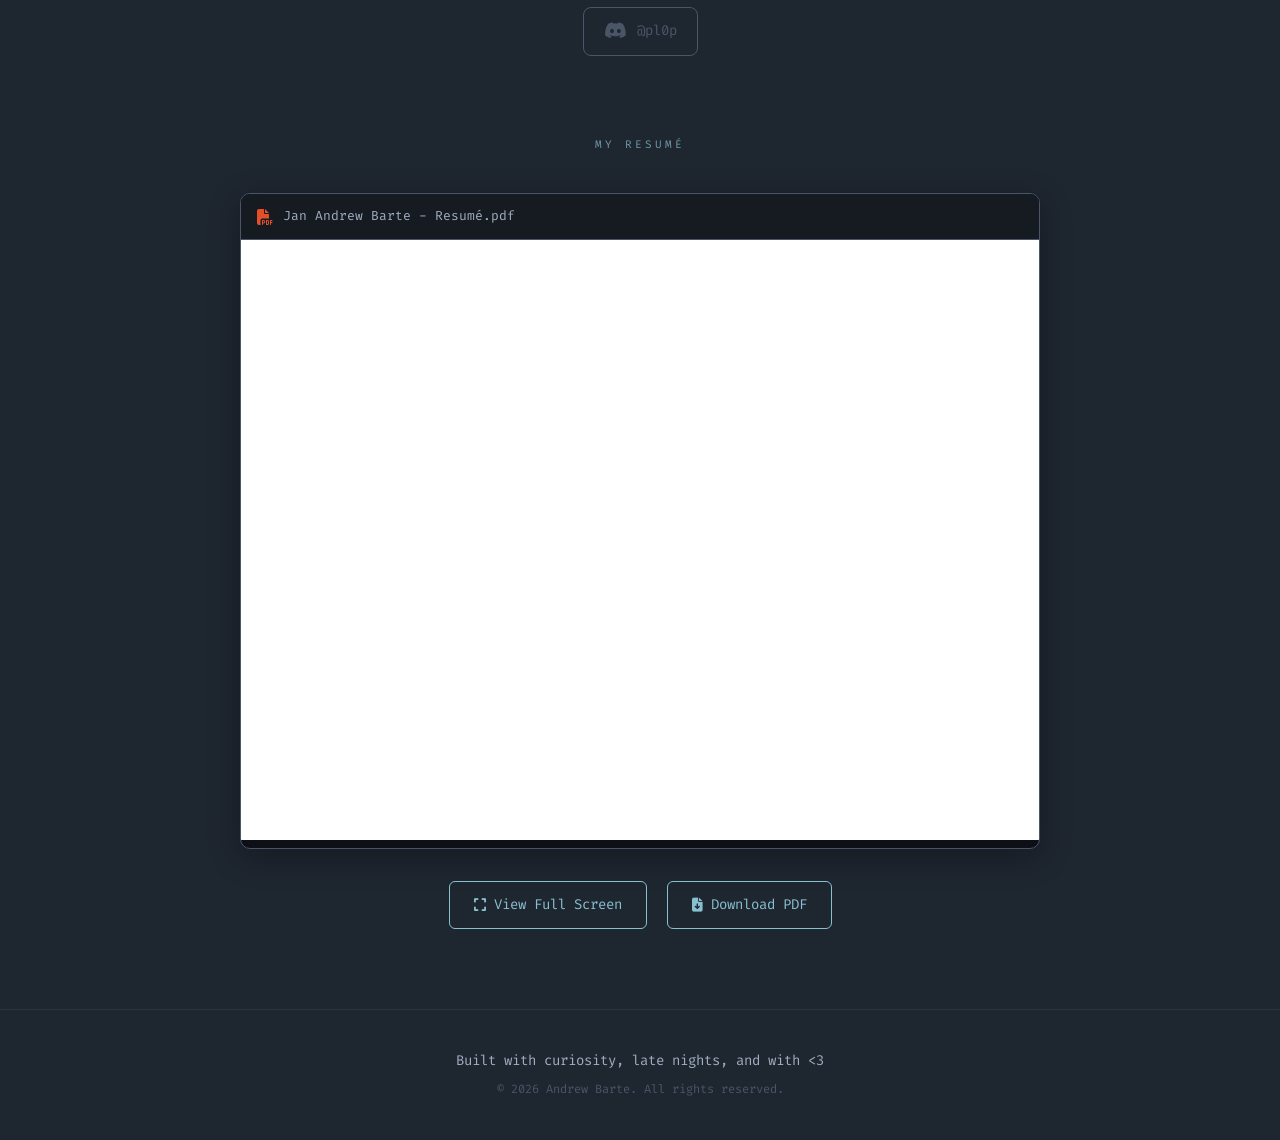
==== commit 087ec975: "improved the portfolio uploaded (july 15 - August 4)" ====
--- a/index.html
+++ b/index.html
@@ -34,13 +34,14 @@
             <span class="nav-toggle-line"></span>
             <span class="nav-toggle-line"></span>
         </button>
-        <div class="logo">~/andrew</div>
+        <a class="logo" href="#home" aria-label="Go to home">~/andrew</a>
         <nav class="site-nav" id="siteNav">
             <a href="#home" class="nav-link active" data-section="home"><span class="nav-symbol">[</span>home<span class="nav-symbol">]</span></a>
             <a href="#aboutme" class="nav-link" data-section="aboutme"><span class="nav-symbol">[</span>about<span class="nav-symbol">]</span></a>
             <a href="#techstack" class="nav-link" data-section="techstack"><span class="nav-symbol">[</span>stack<span class="nav-symbol">]</span></a>
-            <a href="#works" class="nav-link" data-section="works"><span class="nav-symbol">[</span>works<span class="nav-symbol">]</span></a>
+            <a href="#featured" class="nav-link" data-section="featured"><span class="nav-symbol">[</span>works<span class="nav-symbol">]</span></a>
             <a href="#seminars" class="nav-link" data-section="seminars"><span class="nav-symbol">[</span>certs<span class="nav-symbol">]</span></a>
+            <a href="#moreprojects" class="nav-link" data-section="moreprojects"><span class="nav-symbol">[</span>more projects<span class="nav-symbol">]</span></a>
             <a href="#contacts" class="nav-link" data-section="contacts"><span class="nav-symbol">[</span>contact<span class="nav-symbol">]</span></a>
         </nav>
         <div class="nav-overlay" id="navOverlay"></div>
@@ -76,7 +77,7 @@
                         <p><span class="label">Uptime:</span> <span id="uptime">calculating...</span></p>
                         <p><span class="label">Shell:</span> bash</p>
                         <p><span class="label">Status:</span> <span class="status-available">● available</span></p>
-                        <p><span class="label">Focus:</span>Job Hunting</p>
+                        <p><span class="label">Focus:</span>  Job Hunting</p>
                         <p><a href="#aboutme"><span class="label">Read More »</span></a></p>
                     </div>
                 </div>
@@ -106,11 +107,11 @@
             <p class="about-intro">Hi, I'm Andrew</p>
             
             <p class="about-text">
-                I’m a 22-year-old IT student at Camarines Sur Polytechnic Colleges. I didn’t arrive here by accident, I always had curiosity with computers started long before I knew what “IT” even meant. I’ve always been the type to click around, break things, fix them, and wonder how everything works behind the screen.
+                I’m a 22-year-old graduate student in Information Technology at Camarines Sur Polytechnic Colleges. I didn’t arrive here by accident. My curiosity with computers started long before I knew what “IT” even meant. I’ve always been the type to click around, break things, fix them, and wonder how everything works behind the screen.
             </p>
             
             <p class="about-text">
-                Over the years, that curiosity turned into something more intentional. What began as casually playing with programs and spending too much time on the internet slowly became a path I chose to take seriously. These days, I’m learning by building, like exploring web development, UI/UX, and cybersecurity through hands-on projects and trial and error.
+                Over the years, that curiosity turned into something more intentional. What began as casually playing with programs and spending too much time on the internet slowly became a path I chose to take seriously. These days, I’m learning by building, exploring web development, UI/UX, and cybersecurity through hands-on projects and trial and error.
             </p>
             
             <p class="about-text">
@@ -227,6 +228,21 @@
                 </a>
                 <a href="https://github.com/DeGrozer/asog-website" target="_blank" class="social-link" style="display: inline-flex; align-items: center; gap: 0.5rem; padding: 10px 16px;">
                     <i class="devicon-github-original" style="font-size: 1.2rem;"></i> View Repository
+                </a>
+            </div>
+        </div>
+
+        <div style="margin-bottom: 2.5rem;">
+            <h3 style="font-size: 2rem; color: var(--text-primary); margin-bottom: 0.5rem; font-family: 'Fira Code', monospace;">Volleywood</h3>
+            <p style="color: #88c0d0; margin-bottom: 1rem; font-size: 1.1rem;">WordPress Developer</p>
+            
+            <p class="about-text" style="color: var(--text-secondary); line-height: 1.6; margin-bottom: 1.5rem; max-width: 800px;">
+                Updated <a href="https://old.volleywood.net" target="_blank" style="color: #88c0d0; text-decoration: none;">old.volleywood.com</a> and helped keep the site clean, responsive, and ready for ongoing volleyball content.
+            </p>
+            
+            <div style="display: flex; gap: 1rem; flex-wrap: wrap;">
+                <a href="https://old.volleywood.com" target="_blank" class="social-link" style="display: inline-flex; align-items: center; gap: 0.5rem; padding: 10px 16px;">
+                    <i class="fas fa-external-link-alt"></i> Visit Volleywood
                 </a>
             </div>
         </div>
@@ -385,6 +401,10 @@
                 <img src="https://ddragon.leagueoflegends.com/cdn/img/champion/splash/Lux_0.jpg" alt="Lux" title="League of Legends">
                 <span>LoL</span>
             </a>
+            <a href="https://m.mobilelegends.com/en" target="_blank" class="interest-item">
+                <img src="https://upload.wikimedia.org/wikipedia/en/thumb/1/14/Mobile_Legends_Bang_Bang_logo.png/220px-Mobile_Legends_Bang_Bang_logo.png" alt="Mobile Legends" title="Mobile Legends: Bang Bang">
+                <span>Mobile Legends</span>
+            </a>
             <a href="https://undertale.com/" target="_blank" class="interest-item">
                 <img src="https://encrypted-tbn0.gstatic.com/images?q=tbn:ANd9GcR4OCNBv-W2cgQOeLlkCj9YtCHkrINw9IQxkg&s" alt="Undertale" title="Undertale">
                 <span>Undertale</span>
@@ -423,14 +443,6 @@
             
             <div class="seminar-item">
                 <div class="seminar-main">
-                    <i class="fas fa-shield-halved"></i>
-                    <span class="seminar-title">Ethical Hacking</span>
-                </div>
-                <span class="seminar-org">TCM Security</span>
-            </div>
-            
-            <div class="seminar-item">
-                <div class="seminar-main">
                     <i class="fas fa-graduation-cap"></i>
                     <span class="seminar-title">Educational Technology in English Classroom</span>
                 </div>
@@ -469,8 +481,9 @@
 </section>
 
 <!-- Works Section -->
-<section class="works-section" id="works">
+<section class="works-section" id="moreprojects">
     <div class="works-container">
+        <h2 class="section-title more-projects-header" style="text-align: left;">More Projects</h2>
         <div class="terminal-header-bar">
             <span class="terminal-dot red"></span>
             <span class="terminal-dot yellow"></span>
@@ -566,7 +579,7 @@
                 <a href="https://github.com/DeGrozer" target="_blank" class="cta-link">
                     <i class="fab fa-github"></i> Visit GitHub Profile
                 </a>
-            </div>
+                </div>
         </div>
     </div>
 </section>
--- a/assets/css/index.css
+++ b/assets/css/index.css
@@ -149,6 +149,10 @@
     color: var(--text-muted);
 }
 
+a.logo {
+    display: inline-block;
+}
+
 .site-nav {
     display: flex;
     gap: var(--space-md);
@@ -715,9 +719,10 @@
 /* Games - Grid boxes */
 .games-grid {
     display: grid;
-    grid-template-columns: repeat(auto-fit, minmax(120px, 1fr));
-    max-width: 800px;
+    grid-template-columns: repeat(2, minmax(0, 1fr));
+    max-width: 520px;
     gap: var(--space-lg);
+    margin: 0 auto;
 }
 
 /* Movies - Horizontal row */
@@ -1120,6 +1125,14 @@
     background: rgba(136, 192, 208, 0.1);
 }
 
+.more-projects-section {
+    scroll-margin-top: 110px;
+}
+
+.more-projects-header {
+    margin-bottom: var(--space-md);
+}
+
 @media (max-width: 768px) {
     .github-cta {
         flex-direction: column;
@@ -1196,7 +1209,7 @@
 
     .nav-toggle {
         position: absolute;
-        left: var(--padding-mobile);
+        left: 14px;
         top: 50%;
         transform: translateY(-50%);
         display: inline-flex;
@@ -1240,35 +1253,23 @@
         top: 0;
         left: 0;
         bottom: 0;
-        width: min(30vw, 320px);
-        max-width: 320px;
+        width: min(88vw, 380px);
+        max-width: 380px;
+        min-width: 300px;
         height: 100dvh;
         padding: 84px 18px 24px;
         flex-direction: column;
         gap: 10px;
-        background: linear-gradient(135deg, rgba(10, 14, 20, 0.98) 0%, rgba(16, 24, 34, 0.98) 100%);
+        background: rgba(10, 14, 20, 0.98);
         border-right: 1px solid rgba(136, 192, 208, 0.24);
         transform: translateX(-100%);
         transition: transform 0.25s ease;
         z-index: 1100;
-        box-shadow: 16px 0 34px rgba(0, 0, 0, 0.35);
+        box-shadow: none;
         backdrop-filter: blur(12px);
         overflow-y: auto;
         font-family: 'JetBrains Mono', monospace;
         isolation: isolate;
-    }
-
-    .site-nav::before {
-        content: '';
-        position: absolute;
-        inset: 0;
-        background-image:
-            linear-gradient(rgba(136, 192, 208, 0.06) 1px, transparent 1px),
-            linear-gradient(90deg, rgba(136, 192, 208, 0.06) 1px, transparent 1px);
-        background-size: 24px 24px;
-        opacity: 0.45;
-        pointer-events: none;
-        z-index: -1;
     }
 
     .site-nav.active {
@@ -1856,10 +1857,74 @@
 @media (max-width: 768px) {
     .contact-grid {
         grid-template-columns: 1fr;
+        gap: var(--space-md);
     }
     
+    .contact-card {
+        flex-direction: column;
+        align-items: flex-start;
+        gap: var(--space-sm);
+        padding: var(--space-md);
+    }
+
+    .contact-card i {
+        width: auto;
+        font-size: 24px;
+    }
+
+    .contact-info {
+        width: 100%;
+    }
+
+    .contact-label {
+        font-size: 11px;
+    }
+
+    .contact-user {
+        font-size: 13px;
+        word-break: break-word;
+    }
+
+    .copy-hint {
+        display: block;
+        font-size: 11px;
+        color: var(--text-muted);
+        opacity: 0.8;
+        margin-top: -4px;
+    }
+
+    .copy-toast {
+        width: calc(100% - 24px);
+        text-align: center;
+        font-size: 12px;
+    }
+
     .social-grid {
         justify-content: flex-start;
+        gap: var(--space-sm);
+    }
+
+    .social-link {
+        width: 100%;
+        justify-content: center;
+    }
+
+    .cv-preview-header {
+        font-size: 12px;
+        gap: 8px;
+    }
+
+    .cv-preview-frame {
+        height: 420px;
+    }
+
+    .cv-actions {
+        flex-direction: column;
+    }
+
+    .cv-download-link {
+        width: 100%;
+        justify-content: center;
     }
 }
 
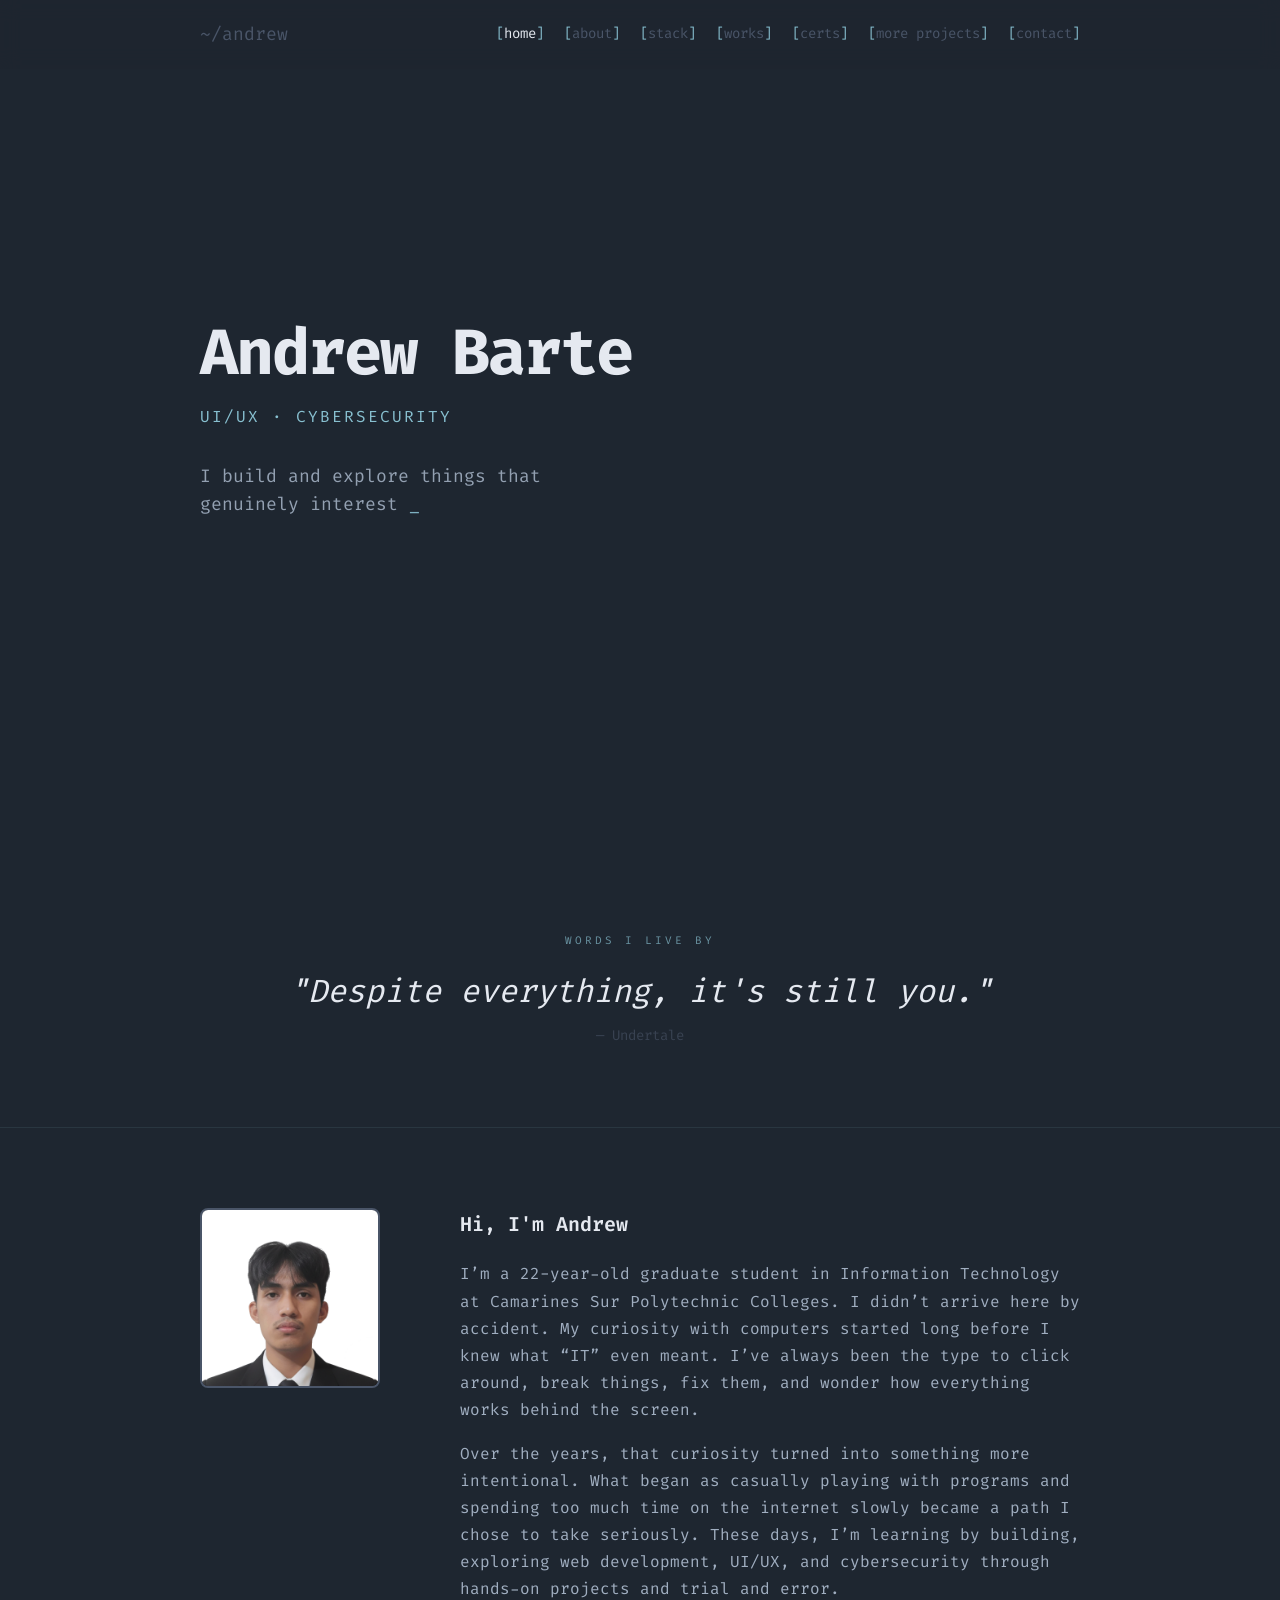
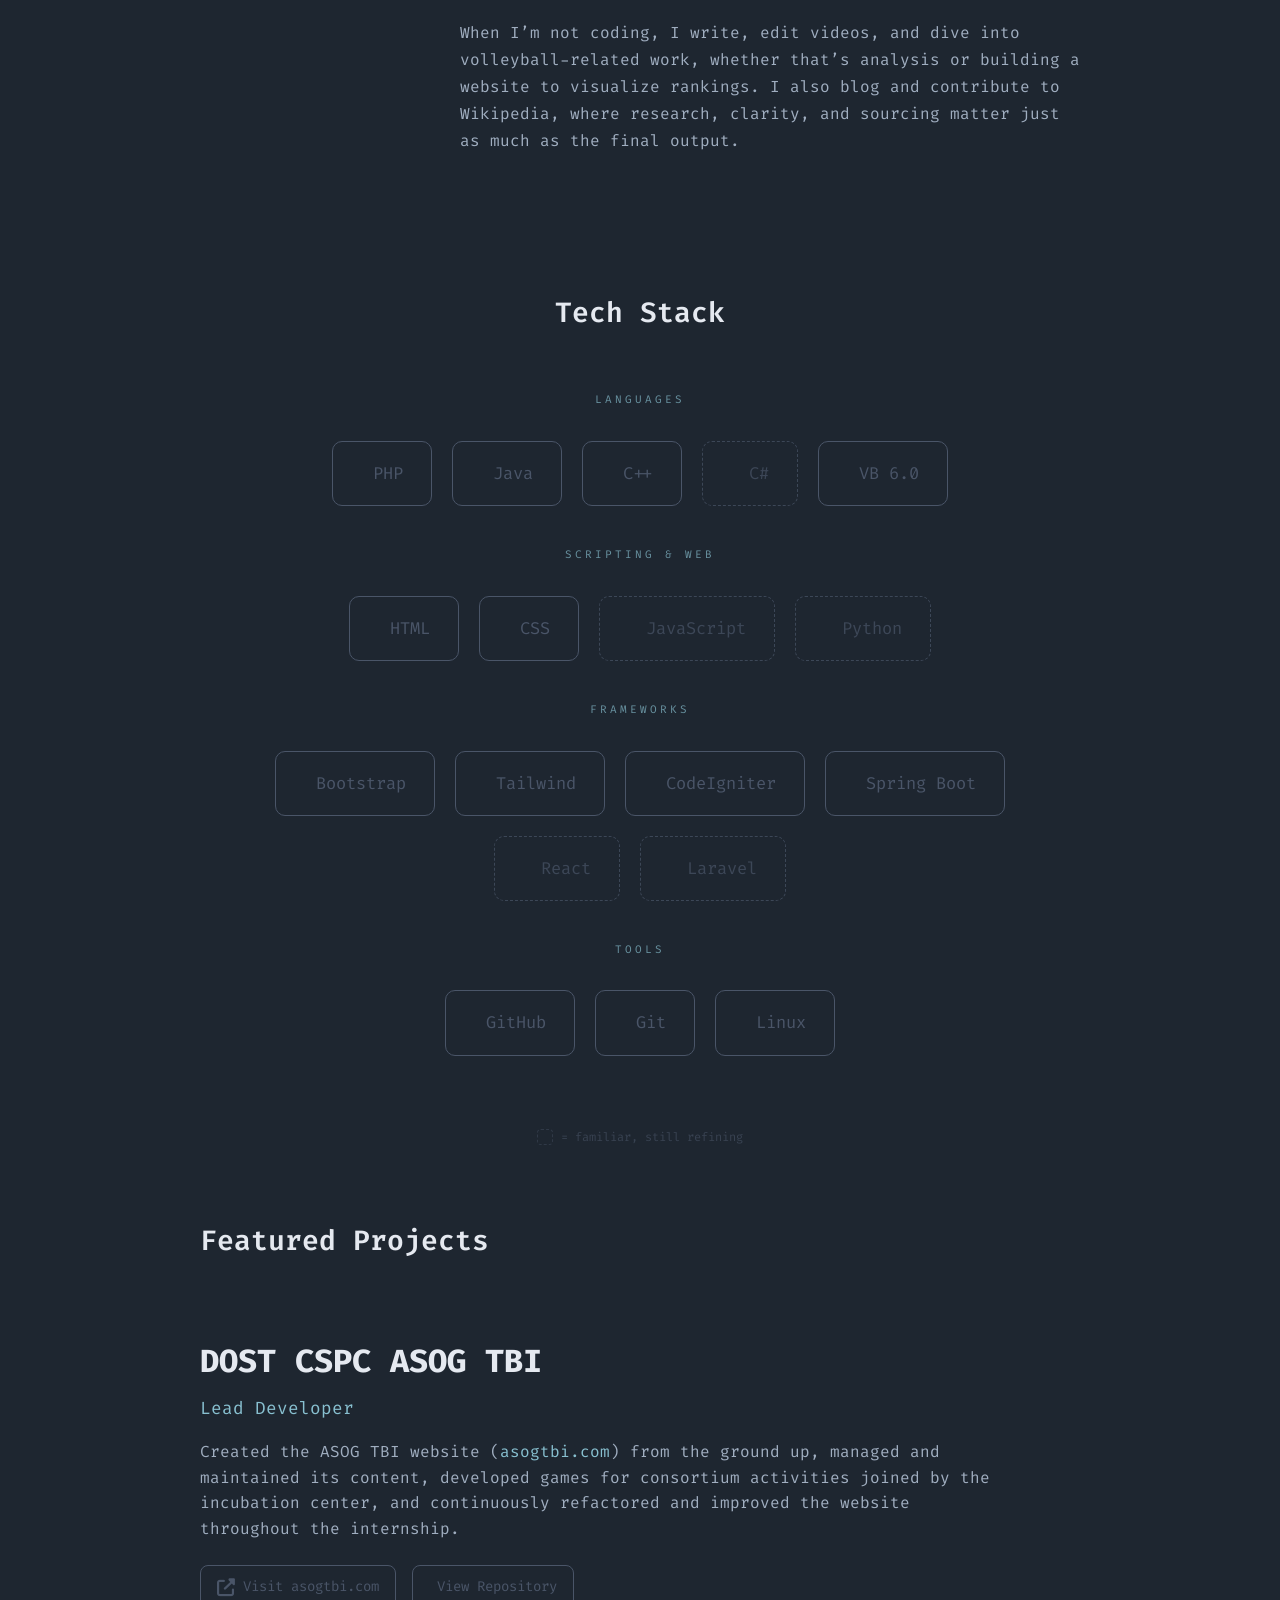
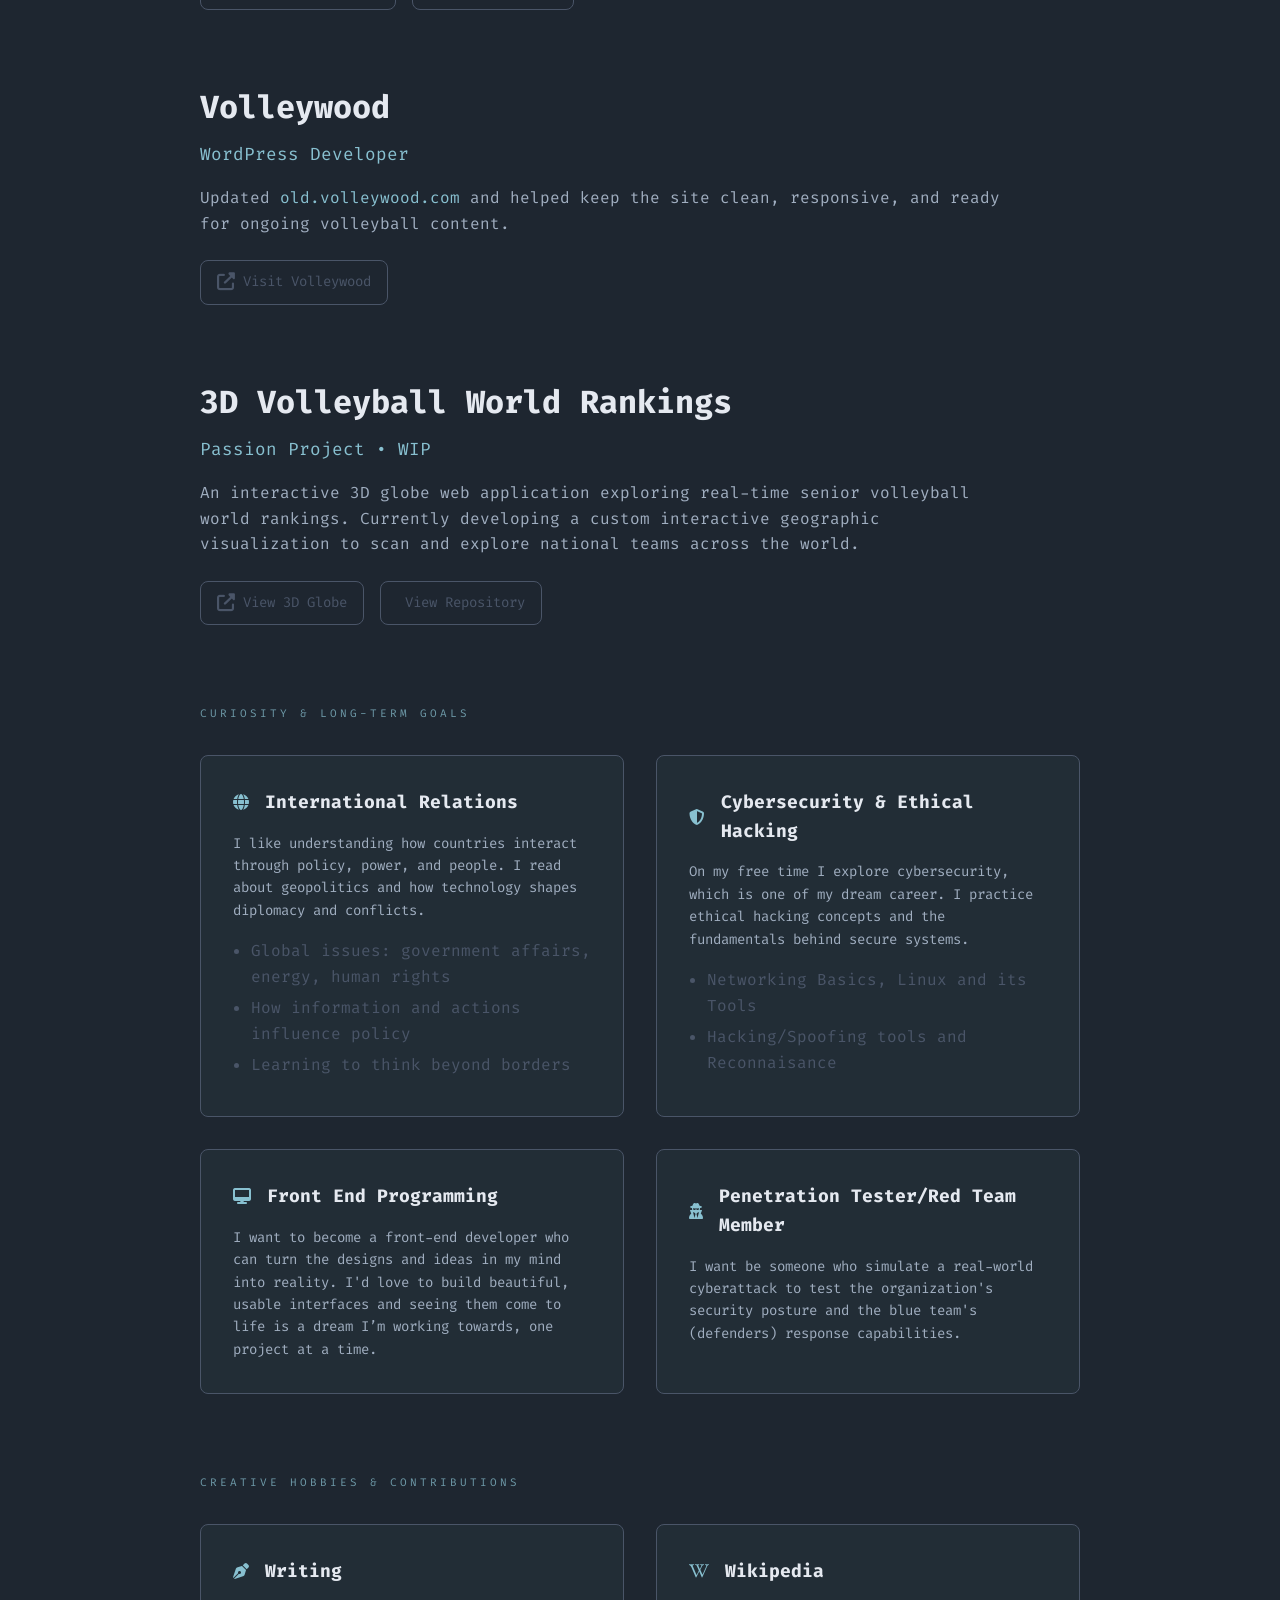
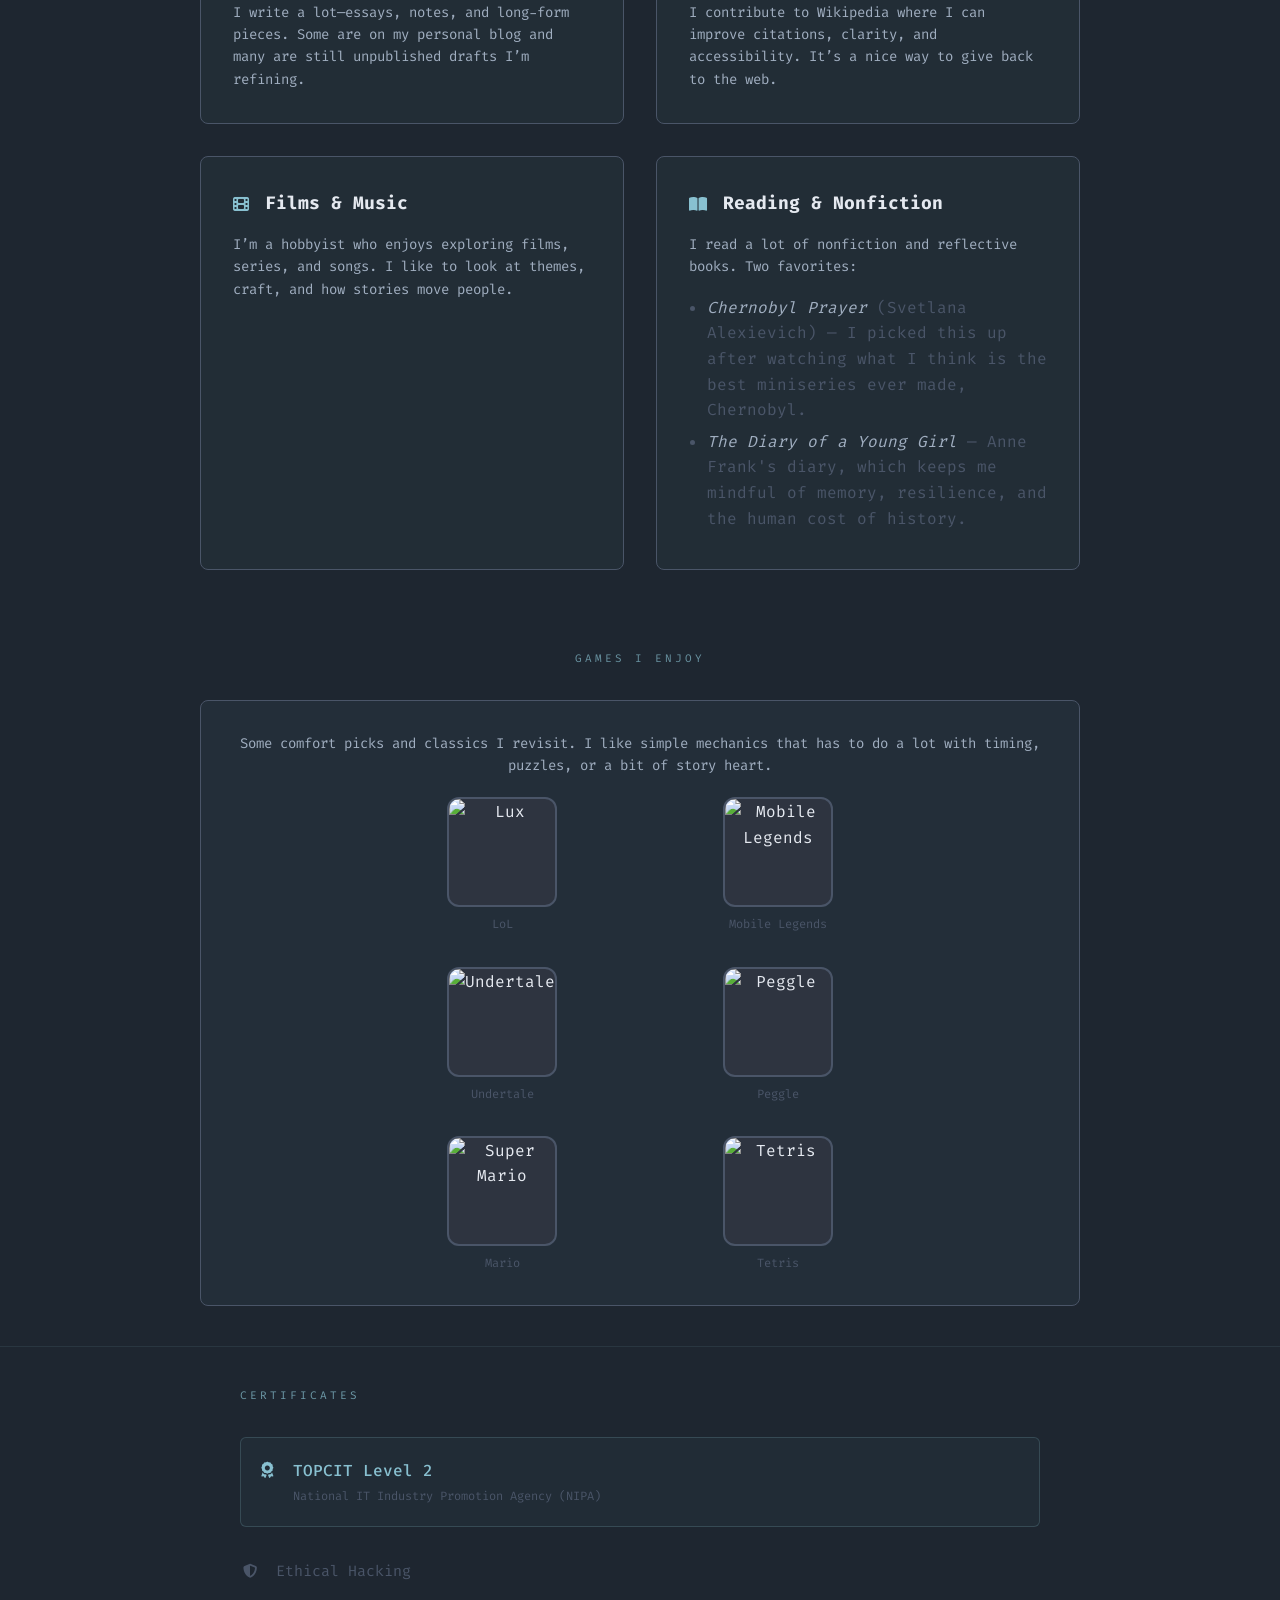
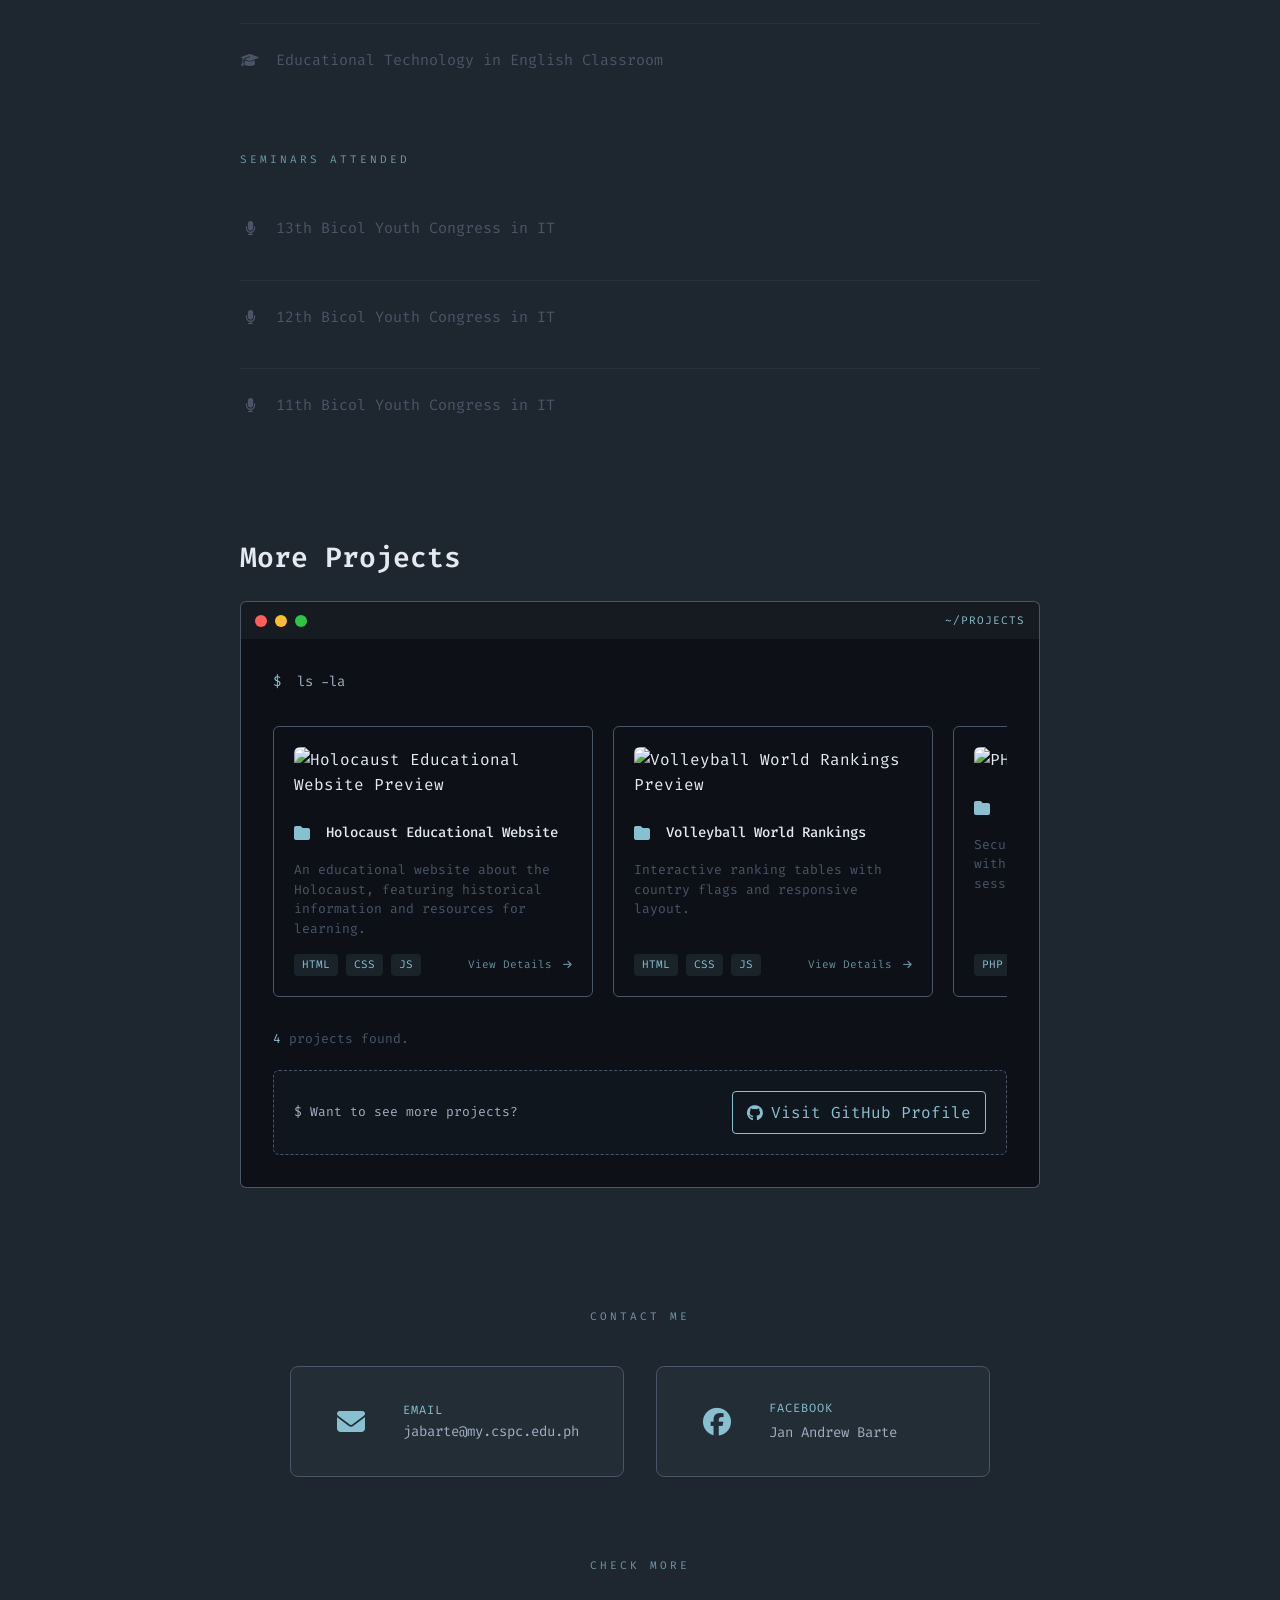
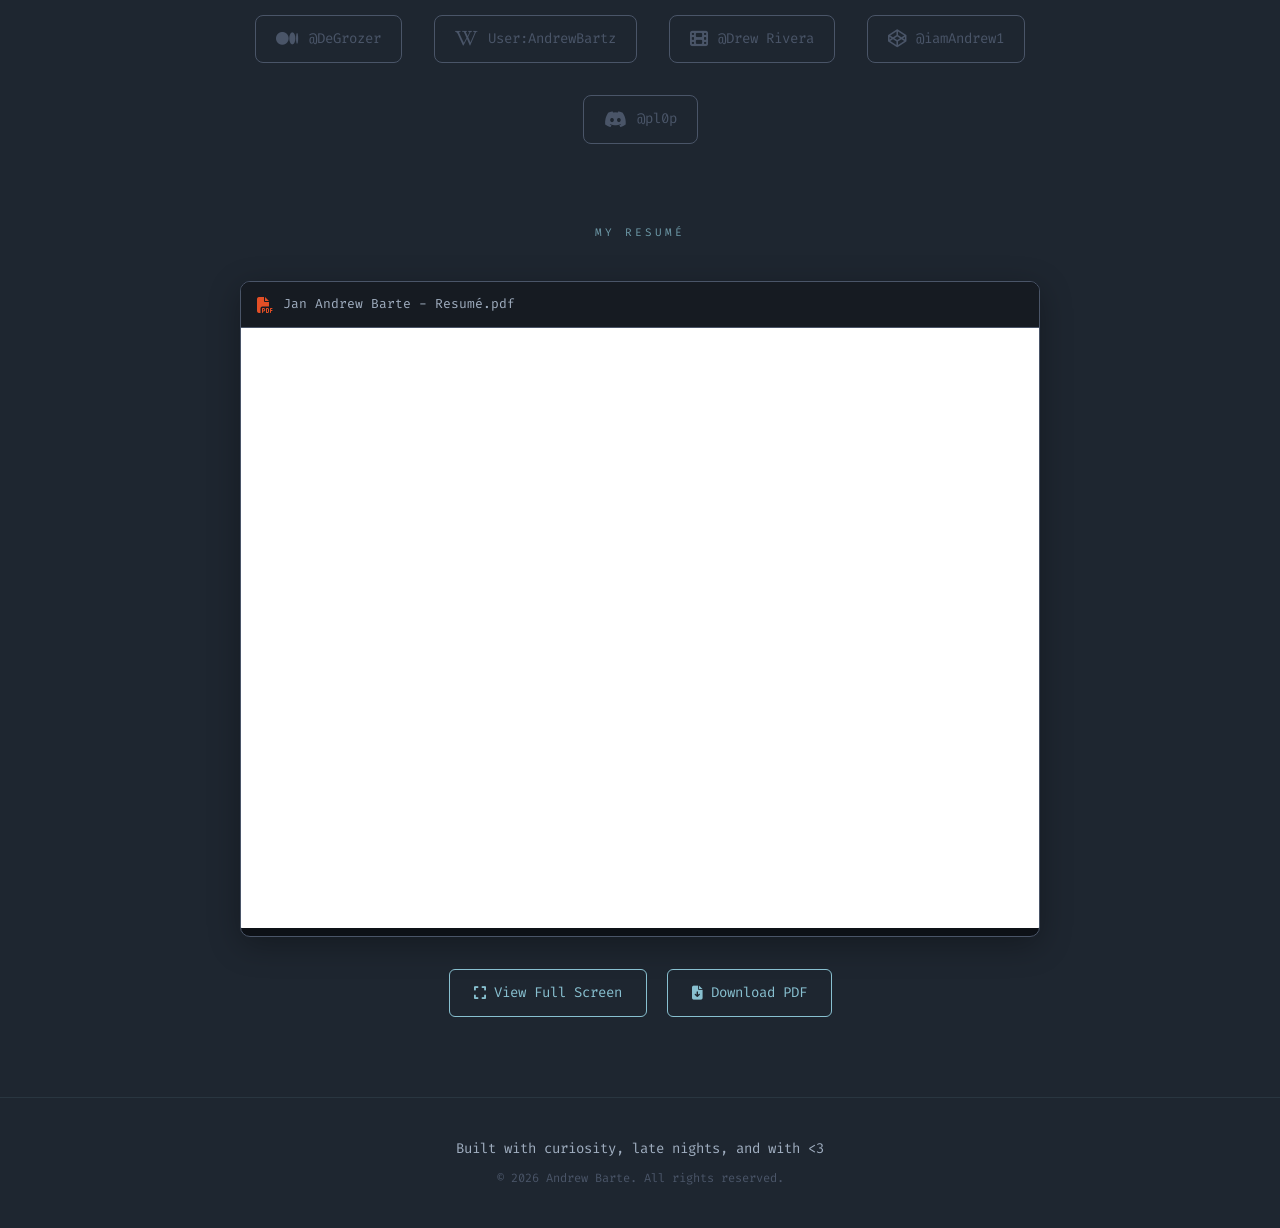
==== commit 2281cf35: "-- added tcm security as certificate" ====
--- a/index.html
+++ b/index.html
@@ -243,7 +243,7 @@
             <div style="display: flex; gap: 1rem; flex-wrap: wrap;">
                 <a href="https://old.volleywood.com" target="_blank" class="social-link" style="display: inline-flex; align-items: center; gap: 0.5rem; padding: 10px 16px;">
                     <i class="fas fa-external-link-alt"></i> Visit Volleywood
-                </a>
+         </a>
             </div>
         </div>
 
@@ -440,6 +440,14 @@
                 </div>
                 <span class="seminar-org">National IT Industry Promotion Agency (NIPA)</span>
             </div>
+
+            <div class="seminar-item">
+                <div class="seminar-main">
+                    <i class="fas fa-shield-halved"></i>
+                    <span class="seminar-title">Ethical Hacking</span>
+                </div>
+                <span class="seminar-org">TCM Security</span>
+            </div>
             
             <div class="seminar-item">
                 <div class="seminar-main">
